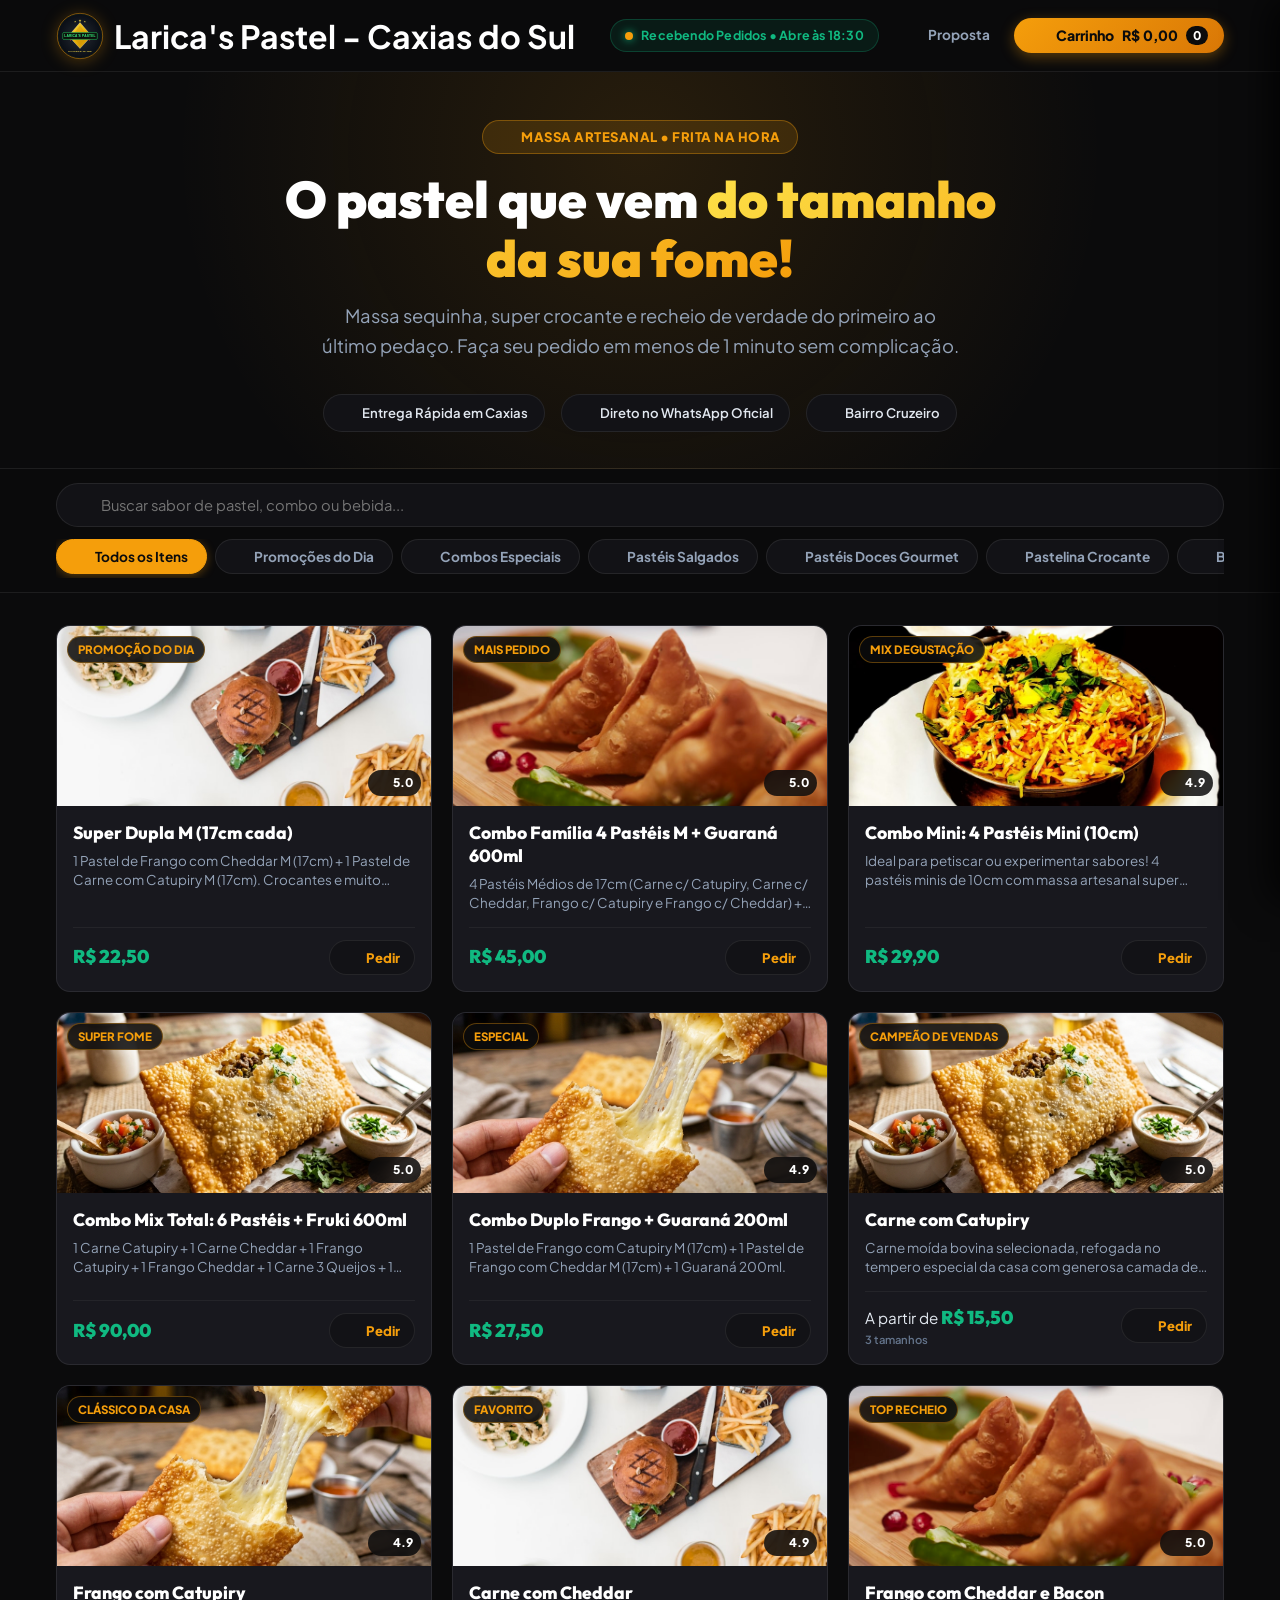
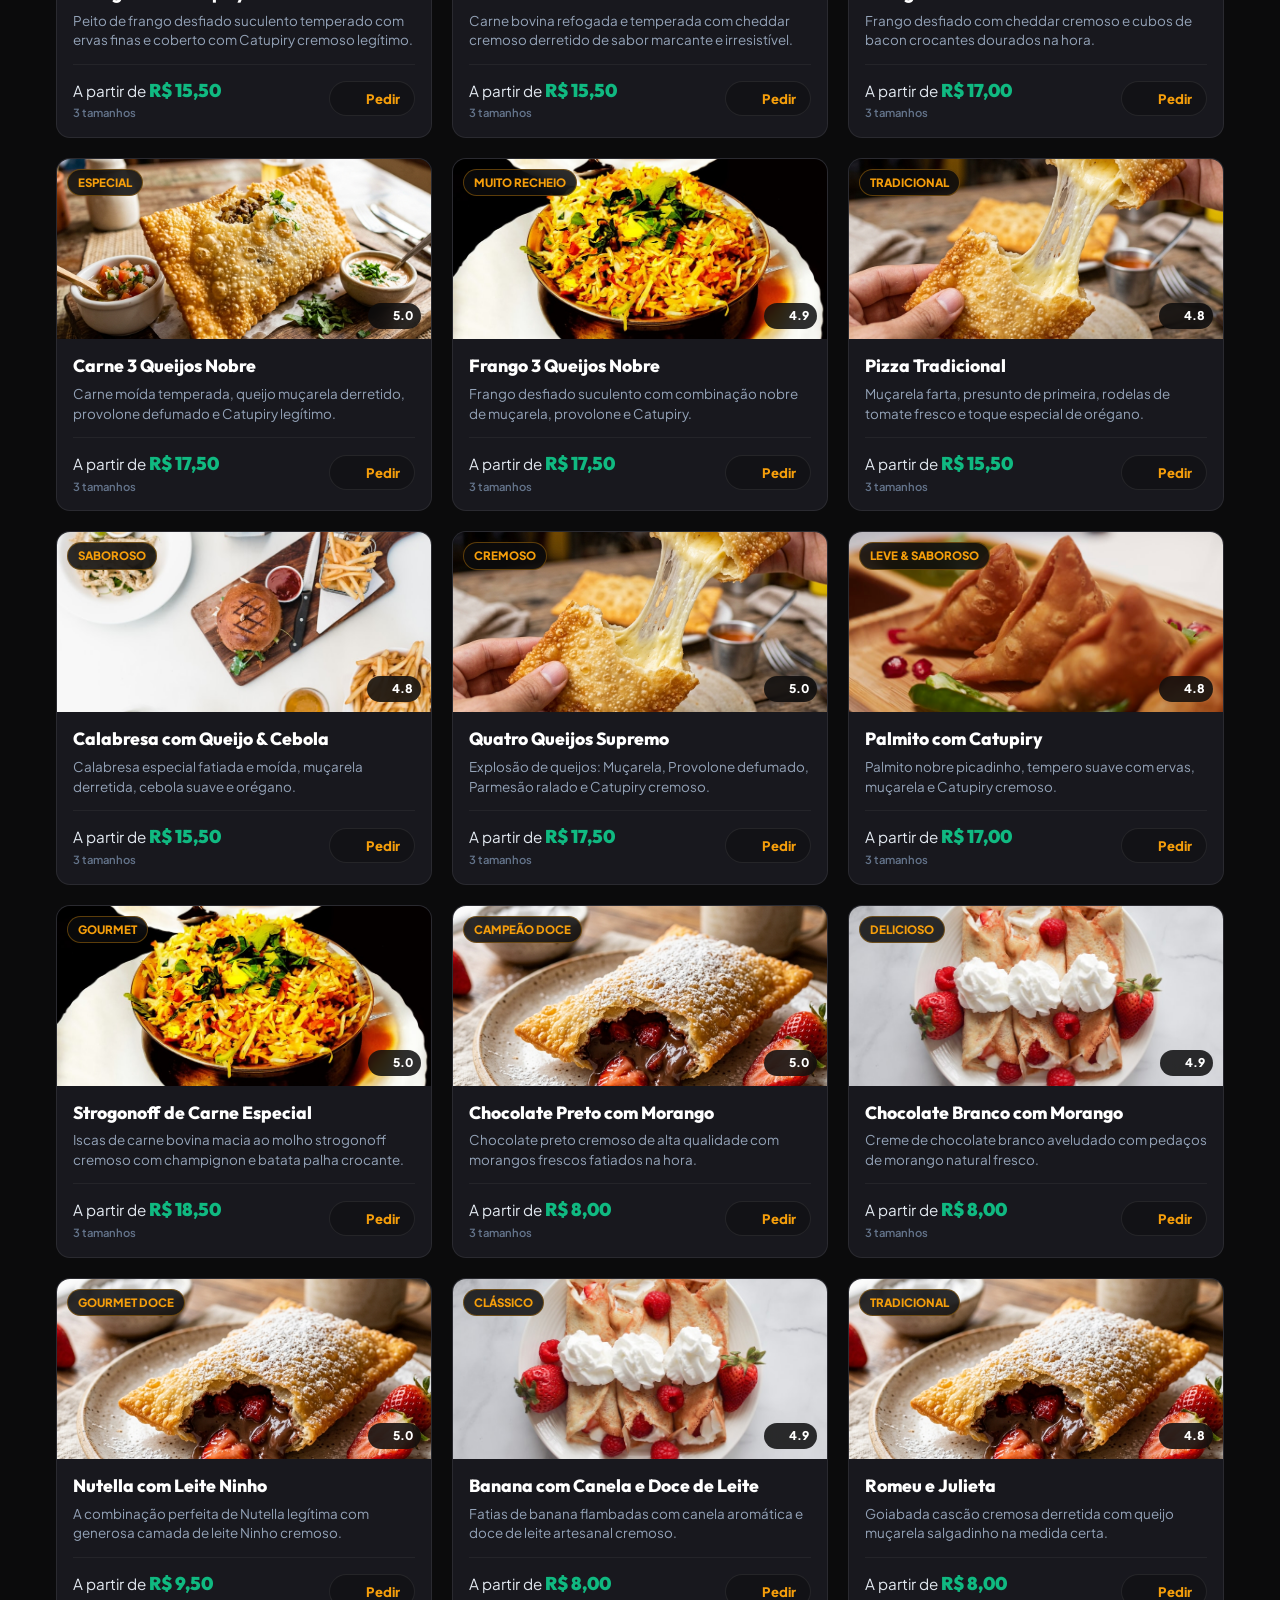
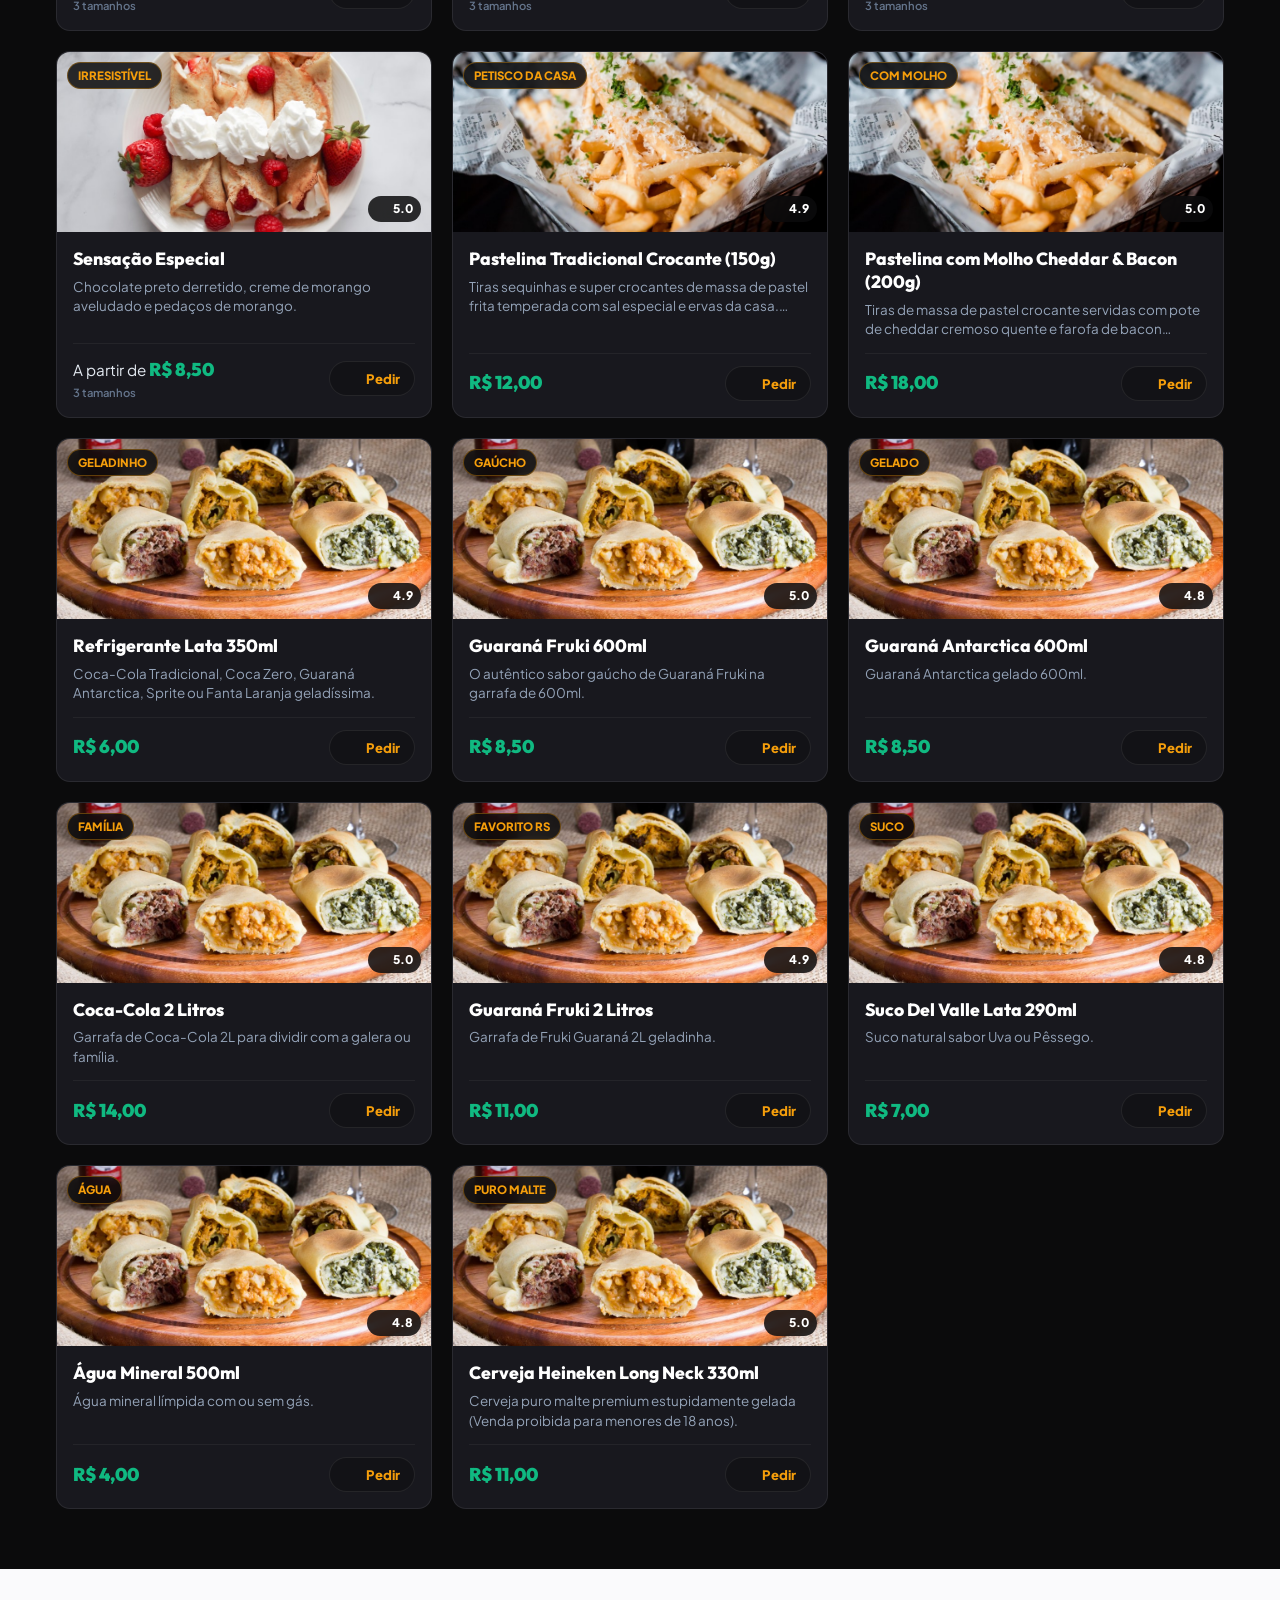
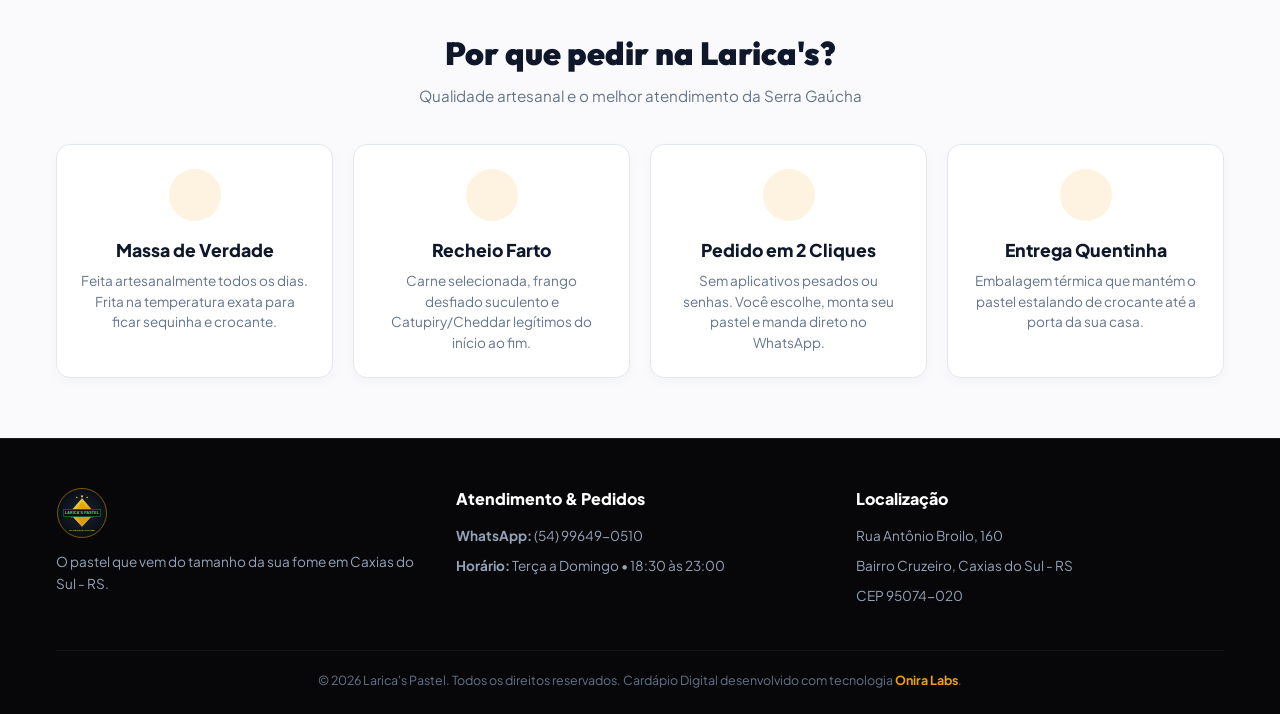
==== index.html @ f003aa72 "feat: adiciona sites dileta-pastelaria e laricas-pastel, ajustes de prontidao no claem Novos projeto" ====
<!DOCTYPE html>
<html lang="pt-BR">
<head>
    <meta charset="UTF-8">
    <meta name="viewport" content="width=device-width, initial-scale=1.0, maximum-scale=1.0, user-scalable=no">
    <title>Larica's Pastel | Cardápio Digital & Pedidos WhatsApp em Caxias do Sul</title>
    <meta name="description" content="🥟 Larica's Pastel — O pastel que vem do tamanho da sua fome em Caxias do Sul! Pastéis salgados, doces gourmet, combos e pastelina crocante. Peça rápido direto no WhatsApp!">
    <meta name="keywords" content="Laricas Pastel, Pastel Caxias do Sul, Pastelaria Cruzeiro Caxias, Cardápio Laricas Pastel, Tele entrega Pastel Caxias, Delivery Pastel">

    <!-- PWA Manifest & Theme Color -->
    <link rel="manifest" href="manifest.json">
    <meta name="theme-color" content="#0B0B0C">
    <meta name="apple-mobile-web-app-capable" content="yes">
    <meta name="apple-mobile-web-app-status-bar-style" content="black-translucent">
    <link rel="apple-touch-icon" href="assets/logo.svg">

    <!-- Google Fonts -->
    <link rel="preconnect" href="https://fonts.googleapis.com">
    <link rel="preconnect" href="https://fonts.gstatic.com" crossorigin>
    <link href="https://fonts.googleapis.com/css2?family=Outfit:wght@500;600;700;800;900&family=Plus+Jakarta+Sans:wght@400;500;600;700;800&display=swap" rel="stylesheet">

    <!-- Lucide Icons -->
    <script src="https://unpkg.com/lucide@latest"></script>

    <!-- Stylesheet -->
    <link rel="stylesheet" href="style.css?v=20260819a">
</head>
<body>

    <!-- Header Navigation -->
    <header class="site-header">
        <div class="container nav-container">
            <a href="index.html" class="brand-wrapper" aria-label="Página Inicial Larica's Pastel">
                <img src="assets/logo.svg" alt="Larica's Pastel" class="brand-logo-img">
                <h1 class="sr-only">Larica's Pastel - Caxias do Sul</h1>
            </a>

            <div class="status-pill">
                <span class="status-dot"></span>
                <span id="store-status-text">Aberto Agora • 18:30 às 23:00</span>
            </div>

            <div class="nav-actions">
                <a href="proposta.html" class="nav-link-btn" title="Conheça a proposta do site">Proposta</a>

                <!-- Botão Limpar Pedido -->
                <button type="button" class="cart-clear-btn" id="cart-clear-header" onclick="window.askClearCart()" title="Limpar pedido" style="display:none;" aria-label="Limpar pedido">
                    <i data-lucide="trash-2" style="width:16px;height:16px;"></i>
                </button>

                <!-- Botão Carrinho Trigger -->
                <button type="button" class="btn-cart-trigger" id="btn-cart-nav" onclick="window.openCart()" aria-label="Abrir carrinho de pedidos">
                    <i data-lucide="shopping-bag" style="width:18px; height:18px;"></i>
                    <span class="cart-label">Carrinho</span>
                    <span class="cart-total-header" id="cart-total-header">R$ 0,00</span>
                    <span class="cart-count-badge" id="cart-count">0</span>
                </button>
            </div>
        </div>
    </header>

    <!-- Hero Section -->
    <section class="hero-section">
        <div class="container hero-content">
            <div class="hero-badge-strip">
                <i data-lucide="flame" style="width:14px;height:14px;"></i>
                <span>Massa Artesanal • Frita na Hora</span>
            </div>

            <h2 class="hero-title">O pastel que vem <span>do tamanho da sua fome!</span></h2>
            <p class="hero-subtitle">Massa sequinha, super crocante e recheio de verdade do primeiro ao último pedaço. Faça seu pedido em menos de 1 minuto sem complicação.</p>

            <div class="hero-stats-row">
                <div class="hero-stat-pill">
                    <i data-lucide="clock" style="width:14px;height:14px;color:var(--primary);"></i>
                    <span>Entrega Rápida em Caxias</span>
                </div>
                <div class="hero-stat-pill">
                    <i data-lucide="zap" style="width:14px;height:14px;color:var(--accent-green);"></i>
                    <span>Direto no WhatsApp Oficial</span>
                </div>
                <div class="hero-stat-pill">
                    <i data-lucide="map-pin" style="width:14px;height:14px;color:var(--accent-red);"></i>
                    <span>Bairro Cruzeiro</span>
                </div>
            </div>
        </div>
    </section>

    <!-- Toolbar: Busca & Categorias -->
    <section class="catalog-toolbar-section">
        <div class="container toolbar-layout">
            <div class="search-box-wrap">
                <i data-lucide="search" class="search-icon-inside" style="width:18px;height:18px;"></i>
                <input type="text" class="search-input" placeholder="Buscar sabor de pastel, combo ou bebida..." oninput="window.handleSearch(event)" aria-label="Buscar produtos">
            </div>

            <div class="category-scroll-pills">
                <button class="cat-pill active" data-category="todos">
                    <i data-lucide="grid" style="width:14px;height:14px;"></i>
                    <span>Todos os Itens</span>
                </button>
                <button class="cat-pill" data-category="promocoes">
                    <i data-lucide="percent" style="width:14px;height:14px;"></i>
                    <span>Promoções do Dia</span>
                </button>
                <button class="cat-pill" data-category="combos">
                    <i data-lucide="package" style="width:14px;height:14px;"></i>
                    <span>Combos Especiais</span>
                </button>
                <button class="cat-pill" data-category="salgados">
                    <i data-lucide="utensils" style="width:14px;height:14px;"></i>
                    <span>Pastéis Salgados</span>
                </button>
                <button class="cat-pill" data-category="doces">
                    <i data-lucide="heart" style="width:14px;height:14px;"></i>
                    <span>Pastéis Doces Gourmet</span>
                </button>
                <button class="cat-pill" data-category="pastelina">
                    <i data-lucide="sparkles" style="width:14px;height:14px;"></i>
                    <span>Pastelina Crocante</span>
                </button>
                <button class="cat-pill" data-category="bebidas">
                    <i data-lucide="cup-soda" style="width:14px;height:14px;"></i>
                    <span>Bebidas Geladas</span>
                </button>
            </div>
        </div>
    </section>

    <!-- Catálogo de Produtos -->
    <main class="catalog-section">
        <div class="container">
            <div class="products-grid" id="products-grid">
                <!-- Injetado dinamicamente pelo app.js -->
            </div>
        </div>
    </main>

    <!-- Seção de Diferenciais (Ritmo Alternado Claro) -->
    <section class="differentials-section">
        <div class="container">
            <div class="diff-title-wrap">
                <h3 class="diff-title">Por que pedir na Larica's?</h3>
                <p class="diff-subtitle">Qualidade artesanal e o melhor atendimento da Serra Gaúcha</p>
            </div>

            <div class="diff-grid">
                <div class="diff-card">
                    <div class="diff-icon-wrap">
                        <i data-lucide="award" style="width:26px;height:26px;"></i>
                    </div>
                    <h4>Massa de Verdade</h4>
                    <p>Feita artesanalmente todos os dias. Frita na temperatura exata para ficar sequinha e crocante.</p>
                </div>

                <div class="diff-card">
                    <div class="diff-icon-wrap">
                        <i data-lucide="layers" style="width:26px;height:26px;"></i>
                    </div>
                    <h4>Recheio Farto</h4>
                    <p>Carne selecionada, frango desfiado suculento e Catupiry/Cheddar legítimos do início ao fim.</p>
                </div>

                <div class="diff-card">
                    <div class="diff-icon-wrap">
                        <i data-lucide="zap" style="width:26px;height:26px;"></i>
                    </div>
                    <h4>Pedido em 2 Cliques</h4>
                    <p>Sem aplicativos pesados ou senhas. Você escolhe, monta seu pastel e manda direto no WhatsApp.</p>
                </div>

                <div class="diff-card">
                    <div class="diff-icon-wrap">
                        <i data-lucide="bike" style="width:26px;height:26px;"></i>
                    </div>
                    <h4>Entrega Quentinha</h4>
                    <p>Embalagem térmica que mantém o pastel estalando de crocante até a porta da sua casa.</p>
                </div>
            </div>
        </div>
    </section>

    <!-- Footer -->
    <footer class="site-footer">
        <div class="container">
            <div class="footer-grid">
                <div class="footer-col">
                    <img src="assets/logo.svg" alt="Larica's Pastel" style="height: 52px; margin-bottom: 12px;">
                    <p>O pastel que vem do tamanho da sua fome em Caxias do Sul - RS.</p>
                </div>

                <div class="footer-col">
                    <h4>Atendimento & Pedidos</h4>
                    <p><strong>WhatsApp:</strong> <a href="https://wa.me/5554996490510" target="_blank" rel="noopener">(54) 99649-0510</a></p>
                    <p><strong>Horário:</strong> Terça a Domingo • 18:30 às 23:00</p>
                </div>

                <div class="footer-col">
                    <h4>Localização</h4>
                    <p>Rua Antônio Broilo, 160</p>
                    <p>Bairro Cruzeiro, Caxias do Sul - RS</p>
                    <p>CEP 95074-020</p>
                </div>
            </div>

            <div class="footer-bottom">
                <p>© 2026 Larica's Pastel. Todos os direitos reservados. Cardápio Digital desenvolvido com tecnologia <a href="proposta.html">Onira Labs</a>.</p>
            </div>
        </div>
    </footer>

    <!-- MODAL DE CUSTOMIZAÇÃO DE PRODUTO -->
    <div class="custom-modal-overlay" id="product-modal">
        <div class="custom-modal-box">
            <div class="modal-header-img-wrap">
                <img id="modal-img" src="" alt="Produto" class="modal-header-img">
                <button class="modal-close-btn" onclick="window.closeProductModal()" aria-label="Fechar modal">
                    <i data-lucide="x" style="width:18px;height:18px;"></i>
                </button>
            </div>

            <div class="modal-scroll-body">
                <div>
                    <span class="card-badge" id="modal-badge" style="position:static;display:inline-block;margin-bottom:8px;"></span>
                    <h3 class="modal-title" id="modal-title">Nome do Pastel</h3>
                    <p class="modal-desc" id="modal-desc">Descrição do recheio</p>
                </div>

                <!-- Seção de Tamanhos -->
                <div id="modal-sizes-section">
                    <h4 class="modal-section-title">1. Escolha o Tamanho:</h4>
                    <div class="size-options-grid" id="modal-sizes-list"></div>
                </div>

                <!-- Seção de Adicionais -->
                <div id="modal-adicionais-section">
                    <h4 class="modal-section-title">2. Quer Adicionar Algo a Mais?</h4>
                    <div class="adds-options-grid" id="modal-adicionais-list"></div>
                </div>

                <!-- Observação -->
                <div>
                    <h4 class="modal-section-title">3. Alguma Observação?</h4>
                    <textarea class="obs-textarea" id="modal-obs-input" placeholder="Ex: Sem orégano, bem passado, maionese à parte..."></textarea>
                </div>
            </div>

            <div class="modal-footer">
                <button class="btn-confirm-add" onclick="window.addConfiguredProductToCart()">
                    <span>Adicionar ao Pedido</span>
                    <span id="modal-total-btn-price">R$ 0,00</span>
                </button>
            </div>
        </div>
    </div>

    <!-- CART DRAWER MASTER (PADRÃO CLAEM MASTER ONIRA LABS) -->
    <div class="cart-overlay" id="cart-overlay" onclick="window.closeCart()"></div>
    
    <aside class="cart-drawer" id="cart-drawer" aria-label="Carrinho de Compras">
        <div class="cart-header">
            <div class="cart-header-title-box">
                <i data-lucide="shopping-bag" style="color:var(--primary); width:20px; height:20px;"></i>
                <h3 class="cart-header-title">Meu Pedido</h3>
            </div>
            <!-- Botão Laranja Continuar Escolhendo -->
            <button type="button" class="btn-continue-shopping" onclick="window.closeCart()">
                <span>Continuar Escolhendo</span>
                <i data-lucide="arrow-right" style="width:14px;height:14px;"></i>
            </button>
        </div>

        <div class="cart-body">
            <!-- Mensagem de Carrinho Vazio -->
            <div class="cart-empty-msg" id="cart-empty-msg">
                <i data-lucide="shopping-cart" style="width: 48px; height: 48px; color: #475569; margin-bottom: 12px;"></i>
                <h4 style="color:#FFF; font-size:1.1rem; margin-bottom:6px;">Seu pedido está vazio</h4>
                <p style="font-size:0.85rem; color:#94A3B8;">Escolha seus pastéis favoritos no cardápio e adicione aqui.</p>
            </div>

            <!-- Lista de Itens do Pedido (Expansível) -->
            <div class="cart-items-container" id="cart-items-container"></div>

            <!-- Seção de Finalização e Formulário (Apenas visível se houver itens) -->
            <div id="cart-footer-section" style="display:none;">
                
                <!-- Tipo de Pedido -->
                <div class="checkout-section-block">
                    <h4 class="checkout-block-title">Como deseja receber?</h4>
                    <div class="order-type-toggle">
                        <button type="button" class="type-toggle-btn active" id="btn-type-delivery" onclick="window.setOrderType('delivery')">
                            🛵 Entrega (Delivery)
                        </button>
                        <button type="button" class="type-toggle-btn" id="btn-type-pickup" onclick="window.setOrderType('pickup')">
                            🏬 Retirada no Balcão
                        </button>
                    </div>

                    <div class="form-group-cart">
                        <label class="form-label-cart" for="cust-name">Seu Nome Completo:</label>
                        <input type="text" class="form-input-cart" id="cust-name" placeholder="Ex: Jefferson Motta" required>
                    </div>

                    <!-- Endereço de Entrega -->
                    <div id="delivery-address-section">
                        <div class="form-group-cart" style="margin-top:8px;">
                            <label class="form-label-cart" for="delivery-zone-select">Bairro em Caxias do Sul:</label>
                            <select class="form-select-cart" id="delivery-zone-select"></select>
                        </div>

                        <div class="form-group-cart" style="margin-top:8px;">
                            <label class="form-label-cart" for="cust-address">Endereço (Rua e Número):</label>
                            <input type="text" class="form-input-cart" id="cust-address" placeholder="Ex: Rua das Flores, 123">
                        </div>

                        <div class="form-group-cart" style="margin-top:8px;">
                            <label class="form-label-cart" for="cust-complement">Complemento / Apto / Ponto de Referência:</label>
                            <input type="text" class="form-input-cart" id="cust-complement" placeholder="Ex: Apto 402, Bloco B">
                        </div>
                    </div>
                </div>

                <!-- Forma de Pagamento -->
                <div class="checkout-section-block" style="margin-top:12px;">
                    <h4 class="checkout-block-title">Forma de Pagamento</h4>
                    <div class="payment-options-grid">
                        <div class="payment-option-card selected" data-payment="pix" onclick="window.setPaymentMethod('pix')">
                            ⚡ Pix
                        </div>
                        <div class="payment-option-card" data-payment="card" onclick="window.setPaymentMethod('card')">
                            💳 Cartão
                        </div>
                        <div class="payment-option-card" data-payment="money" onclick="window.setPaymentMethod('money')">
                            💵 Dinheiro
                        </div>
                    </div>

                    <!-- Box Pix -->
                    <div class="pix-box" id="pix-payment-box">
                        <span style="font-size:0.75rem; color:#94A3B8;">Chave Pix Oficial (Telefone):</span>
                        <span class="pix-key-val">54996490510</span>
                        <button type="button" class="btn-copy-pix" id="btn-copy-pix" onclick="window.copyPixKey()">
                            <i data-lucide="copy" style="width:14px;height:14px;"></i>
                            <span>Copiar Chave Pix</span>
                        </button>
                    </div>

                    <!-- Box Dinheiro (Troco) -->
                    <div class="form-group-cart" id="money-change-box" style="display:none; margin-top:8px;">
                        <label class="form-label-cart" for="cust-troco">Precisa de troco para quanto?</label>
                        <input type="text" class="form-input-cart" id="cust-troco" placeholder="Ex: R$ 50,00 (ou deixe em branco se não precisar)">
                    </div>
                </div>

                <!-- Resumo dos Valores -->
                <div class="cart-totals-summary">
                    <div class="totals-row">
                        <span>Subtotal dos Itens:</span>
                        <span id="cart-subtotal-val">R$ 0,00</span>
                    </div>
                    <div class="totals-row">
                        <span>Taxa de Entrega:</span>
                        <span id="cart-delivery-fee-val">R$ 6,00</span>
                    </div>
                    <div class="totals-row final">
                        <span>Total do Pedido:</span>
                        <span class="total-emerald" id="cart-final-total-val">R$ 0,00</span>
                    </div>
                </div>

                <!-- Botão Enviar Pedido no WhatsApp -->
                <button type="button" class="btn-submit-order-whatsapp" onclick="window.checkoutOrder()">
                    <i data-lucide="send" style="width:18px;height:18px;"></i>
                    <span>Enviar Pedido no WhatsApp</span>
                </button>

                <!-- Assinatura Onira Labs -->
                <div class="cart-onira-signature">
                    Tecnologia por <strong>Onira Labs</strong> • Sem Taxas de Marketplace
                </div>
            </div>
        </div>
    </aside>

    <!-- WIDGET FLUTUANTE DE PROPOSTA DO JEFF (.onira-cta) -->
    <div class="onira-proposal-widget" id="onira-proposal-widget" onclick="window.location.href='proposta.html'" role="button" aria-label="Ver proposta comercial do site">
        <img src="assets/jeff-avatar.webp" alt="Jefferson Motta - Onira Labs" class="widget-avatar">
        <div class="widget-text-col">
            <span class="widget-hook">Gostou deste cardápio?</span>
            <span class="widget-call">Saiba como funciona meu trabalho</span>
        </div>
        <button type="button" class="widget-close-btn" onclick="window.dismissOniraWidget(event)" title="Dispensar aviso" aria-label="Dispensar aviso">
            <i data-lucide="x" style="width:14px;height:14px;"></i>
        </button>
    </div>

    <!-- Scripts -->
    <script src="app.js?v=20260819a"></script>
</body>
</html>
---- style.css ----
/**
 * Larica's Pastel - Caxias do Sul - RS
 * Design System & Responsive Stylesheet
 * Onira Labs - Master Template Pastelaria
 */

:root {
    --bg-page: #0B0B0C;
    --bg-surface: #121216;
    --bg-card: #18181E;
    --bg-card-hover: #22222B;
    --bg-glass: rgba(24, 24, 30, 0.85);

    --primary: #F59E0B;
    --primary-hover: #D97706;
    --primary-light: rgba(245, 158, 11, 0.12);

    --accent-red: #EF4444;
    --accent-green: #10B981;
    --accent-neon: #22C55E;
    --accent-blue: #38BDF8;

    --text-main: #FFFFFF;
    --text-muted: #94A3B8;
    --text-dim: #64748B;

    --border: rgba(255, 255, 255, 0.08);
    --border-highlight: rgba(245, 158, 11, 0.35);

    --radius-sm: 8px;
    --radius-md: 14px;
    --radius-lg: 20px;
    --radius-pill: 9999px;

    --shadow-sm: 0 4px 12px rgba(0, 0, 0, 0.4);
    --shadow-md: 0 8px 24px rgba(0, 0, 0, 0.6);
    --shadow-glow: 0 0 25px rgba(245, 158, 11, 0.25);

    --font-heading: 'Outfit', -apple-system, BlinkMacSystemFont, sans-serif;
    --font-body: 'Plus Jakarta Sans', -apple-system, BlinkMacSystemFont, sans-serif;
}

/* Reset Global */
* {
    margin: 0;
    padding: 0;
    box-sizing: border-box;
}

html {
    scroll-behavior: smooth;
    -webkit-tap-highlight-color: transparent;
}

body {
    background-color: var(--bg-page);
    color: var(--text-main);
    font-family: var(--font-body);
    line-height: 1.5;
    -webkit-font-smoothing: antialiased;
    overflow-x: hidden;
}

a {
    text-decoration: none;
    color: inherit;
}

button {
    font-family: inherit;
    cursor: pointer;
    border: none;
    background: none;
}

img {
    max-width: 100%;
    display: block;
}

/* Focus Visible WCAG 2.1 AA */
button:focus-visible, a:focus-visible, input:focus-visible, select:focus-visible, textarea:focus-visible {
    outline: 2px solid var(--primary);
    outline-offset: 2px;
}

.container {
    width: 100%;
    max-width: 1200px;
    margin: 0 auto;
    padding: 0 16px;
}

/* ==========================================================================
   HEADER & NAVBAR
   ========================================================================== */
.site-header {
    background: rgba(11, 11, 12, 0.92);
    backdrop-filter: blur(16px);
    -webkit-backdrop-filter: blur(16px);
    border-bottom: 1px solid var(--border);
    position: sticky;
    top: 0;
    z-index: 1000;
    height: 72px;
    display: flex;
    align-items: center;
}

.nav-container {
    display: flex;
    align-items: center;
    justify-content: space-between;
    gap: 12px;
}

.brand-wrapper {
    display: flex;
    align-items: center;
    gap: 10px;
    text-decoration: none;
}

.brand-logo-img {
    height: 48px;
    width: auto;
    object-fit: contain;
    filter: drop-shadow(0 2px 8px rgba(245, 158, 11, 0.3));
}

.status-pill {
    display: inline-flex;
    align-items: center;
    gap: 8px;
    padding: 6px 14px;
    background: rgba(16, 185, 129, 0.1);
    border: 1px solid rgba(16, 185, 129, 0.25);
    border-radius: var(--radius-pill);
    font-size: 0.78rem;
    font-weight: 700;
    color: var(--accent-green);
    letter-spacing: 0.2px;
}

.status-dot {
    width: 8px;
    height: 8px;
    background: var(--accent-green);
    border-radius: 50%;
    box-shadow: 0 0 8px var(--accent-green);
    animation: pulseDot 2s infinite ease-in-out;
}

@keyframes pulseDot {
    0%, 100% { transform: scale(1); opacity: 1; }
    50% { transform: scale(1.25); opacity: 0.7; }
}

.nav-actions {
    display: flex;
    align-items: center;
    gap: 10px;
}

.nav-link-btn {
    font-size: 0.85rem;
    font-weight: 700;
    color: var(--text-muted);
    padding: 8px 14px;
    border-radius: var(--radius-sm);
    transition: all 0.2s;
}

.nav-link-btn:hover {
    color: var(--primary);
    background: var(--primary-light);
}

.cart-clear-btn {
    background: rgba(239, 68, 68, 0.15);
    border: 1px solid rgba(239, 68, 68, 0.3);
    color: #F87171;
    width: 38px;
    height: 38px;
    border-radius: var(--radius-sm);
    display: flex;
    align-items: center;
    justify-content: center;
    transition: all 0.2s;
}

.cart-clear-btn:hover {
    background: #EF4444;
    color: #FFFFFF;
}

.btn-cart-trigger {
    display: flex;
    align-items: center;
    gap: 8px;
    background: linear-gradient(135deg, #F59E0B, #D97706);
    color: #0B0B0C;
    padding: 8px 16px;
    border-radius: var(--radius-pill);
    font-weight: 800;
    font-size: 0.88rem;
    box-shadow: 0 4px 14px rgba(245, 158, 11, 0.35);
    transition: all 0.25s cubic-bezier(0.16, 1, 0.3, 1);
}

.btn-cart-trigger:hover {
    transform: translateY(-2px);
    box-shadow: 0 6px 20px rgba(245, 158, 11, 0.5);
}

.cart-count-badge {
    background: #0B0B0C;
    color: #FFFFFF;
    font-size: 0.75rem;
    padding: 2px 7px;
    border-radius: var(--radius-pill);
    font-weight: 900;
}

/* ==========================================================================
   HERO SECTION
   ========================================================================== */
.hero-section {
    position: relative;
    padding: 48px 0 36px;
    background: radial-gradient(circle at 50% 20%, rgba(245, 158, 11, 0.12) 0%, transparent 65%), #0B0B0C;
    border-bottom: 1px solid var(--border);
    overflow: hidden;
}

.hero-content {
    display: flex;
    flex-direction: column;
    align-items: center;
    text-align: center;
    max-width: 780px;
    margin: 0 auto;
}

.hero-badge-strip {
    display: inline-flex;
    align-items: center;
    gap: 8px;
    padding: 6px 16px;
    background: rgba(245, 158, 11, 0.15);
    border: 1px solid var(--border-highlight);
    border-radius: var(--radius-pill);
    color: var(--primary);
    font-weight: 800;
    font-size: 0.82rem;
    margin-bottom: 16px;
    text-transform: uppercase;
    letter-spacing: 0.5px;
}

.hero-title {
    font-family: var(--font-heading);
    font-size: clamp(2rem, 5vw, 3.2rem);
    font-weight: 900;
    line-height: 1.15;
    margin-bottom: 14px;
    color: #FFFFFF;
}

.hero-title span {
    background: linear-gradient(135deg, #FDE047 0%, #F59E0B 100%);
    -webkit-background-clip: text;
    -webkit-text-fill-color: transparent;
}

.hero-subtitle {
    font-size: clamp(0.95rem, 2.5vw, 1.15rem);
    color: var(--text-muted);
    line-height: 1.6;
    margin-bottom: 24px;
    max-width: 640px;
}

.hero-stats-row {
    display: flex;
    align-items: center;
    justify-content: center;
    gap: 16px;
    flex-wrap: wrap;
    margin-top: 10px;
}

.hero-stat-pill {
    display: flex;
    align-items: center;
    gap: 8px;
    padding: 8px 16px;
    background: var(--bg-surface);
    border: 1px solid var(--border);
    border-radius: var(--radius-pill);
    font-size: 0.82rem;
    font-weight: 600;
    color: #E2E8F0;
}

/* ==========================================================================
   CATEGORY BAR & SEARCH
   ========================================================================== */
.catalog-toolbar-section {
    position: sticky;
    top: 72px;
    z-index: 900;
    background: rgba(11, 11, 12, 0.95);
    backdrop-filter: blur(12px);
    border-bottom: 1px solid var(--border);
    padding: 14px 0;
}

.toolbar-layout {
    display: flex;
    flex-direction: column;
    gap: 12px;
}

.search-box-wrap {
    position: relative;
    width: 100%;
}

.search-input {
    width: 100%;
    height: 44px;
    background: var(--bg-surface);
    border: 1px solid var(--border);
    border-radius: var(--radius-pill);
    padding: 0 16px 0 44px;
    color: #FFFFFF;
    font-size: 0.92rem;
    font-family: inherit;
    transition: all 0.2s;
}

.search-input:focus {
    border-color: var(--primary);
    background: var(--bg-card);
}

.search-icon-inside {
    position: absolute;
    left: 16px;
    top: 50%;
    transform: translateY(-50%);
    color: var(--text-dim);
    pointer-events: none;
}

.category-scroll-pills {
    display: flex;
    align-items: center;
    gap: 8px;
    overflow-x: auto;
    scrollbar-width: none;
    -ms-overflow-style: none;
    padding-bottom: 4px;
}

.category-scroll-pills::-webkit-scrollbar {
    display: none;
}

.cat-pill {
    display: inline-flex;
    align-items: center;
    gap: 6px;
    padding: 8px 18px;
    background: var(--bg-surface);
    border: 1px solid var(--border);
    border-radius: var(--radius-pill);
    color: var(--text-muted);
    font-size: 0.85rem;
    font-weight: 700;
    white-space: nowrap;
    transition: all 0.2s;
}

.cat-pill:hover {
    color: #FFFFFF;
    border-color: rgba(255, 255, 255, 0.2);
}

.cat-pill.active {
    background: var(--primary);
    color: #0B0B0C;
    border-color: var(--primary);
    box-shadow: 0 2px 10px rgba(245, 158, 11, 0.35);
}

/* ==========================================================================
   PRODUCTS GRID & CARDS
   ========================================================================== */
.catalog-section {
    padding: 32px 0 60px;
    min-height: 500px;
}

.products-grid {
    display: grid;
    grid-template-columns: repeat(auto-fill, minmax(280px, 1fr));
    gap: 20px;
}

.menu-card {
    background: var(--bg-card);
    border: 1px solid var(--border);
    border-radius: var(--radius-md);
    overflow: hidden;
    display: flex;
    flex-direction: column;
    transition: all 0.25s cubic-bezier(0.16, 1, 0.3, 1);
}

.menu-card:hover {
    transform: translateY(-4px);
    border-color: var(--border-highlight);
    box-shadow: var(--shadow-md);
}

.card-img-box {
    position: relative;
    width: 100%;
    height: 180px;
    background: #111116;
    overflow: hidden;
    cursor: pointer;
}

.card-img {
    width: 100%;
    height: 100%;
    object-fit: cover;
    transition: transform 0.4s ease;
}

.menu-card:hover .card-img {
    transform: scale(1.05);
}

.card-badge {
    position: absolute;
    top: 10px;
    left: 10px;
    background: rgba(11, 11, 12, 0.85);
    backdrop-filter: blur(8px);
    border: 1px solid var(--border-highlight);
    color: var(--primary);
    font-size: 0.72rem;
    font-weight: 800;
    padding: 4px 10px;
    border-radius: var(--radius-pill);
    text-transform: uppercase;
}

.card-rating {
    position: absolute;
    bottom: 10px;
    right: 10px;
    background: rgba(11, 11, 12, 0.85);
    backdrop-filter: blur(8px);
    color: #FFFFFF;
    font-size: 0.75rem;
    font-weight: 800;
    padding: 4px 8px;
    border-radius: var(--radius-pill);
    display: flex;
    align-items: center;
    gap: 4px;
}

.card-body {
    padding: 16px;
    display: flex;
    flex-direction: column;
    flex: 1;
    justify-content: space-between;
}

.card-top-info {
    cursor: pointer;
    margin-bottom: 14px;
}

.card-title {
    font-family: var(--font-heading);
    font-size: 1.1rem;
    font-weight: 800;
    color: #FFFFFF;
    margin-bottom: 6px;
    line-height: 1.3;
}

.card-desc {
    font-size: 0.84rem;
    color: var(--text-muted);
    line-height: 1.45;
    display: -webkit-box;
    -webkit-line-clamp: 2;
    -webkit-box-orient: vertical;
    overflow: hidden;
}

.card-bottom {
    display: flex;
    align-items: center;
    justify-content: space-between;
    gap: 10px;
    border-top: 1px solid rgba(255, 255, 255, 0.05);
    padding-top: 12px;
}

.card-price {
    display: flex;
    flex-direction: column;
}

.price-val {
    font-size: 0.95rem;
    color: #E2E8F0;
}

.price-val strong {
    font-size: 1.15rem;
    font-weight: 900;
    color: var(--accent-green);
    font-family: var(--font-heading);
}

.size-count-pill {
    font-size: 0.7rem;
    color: var(--text-dim);
    font-weight: 600;
}

.add-btn {
    display: inline-flex;
    align-items: center;
    gap: 6px;
    background: var(--bg-surface);
    border: 1px solid var(--border);
    color: var(--primary);
    padding: 8px 14px;
    border-radius: var(--radius-pill);
    font-weight: 800;
    font-size: 0.82rem;
    transition: all 0.2s;
}

.add-btn:hover {
    background: var(--primary);
    color: #0B0B0C;
    border-color: var(--primary);
    box-shadow: 0 2px 10px rgba(245, 158, 11, 0.3);
}

.empty-state {
    grid-column: 1 / -1;
    text-align: center;
    padding: 60px 20px;
    background: var(--bg-surface);
    border: 1px dashed var(--border);
    border-radius: var(--radius-md);
}

.empty-state h3 {
    font-size: 1.2rem;
    margin-bottom: 6px;
    color: #FFFFFF;
}

.empty-state p {
    color: var(--text-muted);
    font-size: 0.9rem;
}

/* ==========================================================================
   PRODUCT CUSTOMIZATION MODAL
   ========================================================================== */
.custom-modal-overlay {
    position: fixed;
    inset: 0;
    background: rgba(0, 0, 0, 0.75);
    backdrop-filter: blur(8px);
    z-index: 2000;
    display: flex;
    align-items: center;
    justify-content: center;
    padding: 16px;
    opacity: 0;
    visibility: hidden;
    transition: all 0.3s;
}

.custom-modal-overlay.active {
    opacity: 1;
    visibility: visible;
}

.custom-modal-box {
    background: var(--bg-surface);
    border: 1px solid var(--border);
    border-radius: var(--radius-lg);
    width: 100%;
    max-width: 500px;
    max-height: 90vh;
    display: flex;
    flex-direction: column;
    overflow: hidden;
    box-shadow: var(--shadow-md);
    animation: modalIn 0.3s cubic-bezier(0.16, 1, 0.3, 1);
}

@keyframes modalIn {
    from { transform: scale(0.92) translateY(20px); }
    to { transform: scale(1) translateY(0); }
}

.modal-header-img-wrap {
    position: relative;
    height: 180px;
    background: #000000;
}

.modal-header-img {
    width: 100%;
    height: 100%;
    object-fit: cover;
}

.modal-close-btn {
    position: absolute;
    top: 12px;
    right: 12px;
    width: 36px;
    height: 36px;
    background: rgba(11, 11, 12, 0.8);
    border: 1px solid var(--border);
    color: #FFFFFF;
    border-radius: 50%;
    display: flex;
    align-items: center;
    justify-content: center;
    transition: all 0.2s;
}

.modal-close-btn:hover {
    background: #EF4444;
}

.modal-scroll-body {
    padding: 20px;
    overflow-y: auto;
    display: flex;
    flex-direction: column;
    gap: 20px;
}

.modal-title {
    font-family: var(--font-heading);
    font-size: 1.35rem;
    font-weight: 800;
    color: #FFFFFF;
    margin-bottom: 4px;
}

.modal-desc {
    font-size: 0.88rem;
    color: var(--text-muted);
    line-height: 1.45;
}

.modal-section-title {
    font-size: 0.86rem;
    font-weight: 800;
    text-transform: uppercase;
    letter-spacing: 0.5px;
    color: var(--primary);
    margin-bottom: 10px;
}

.size-options-grid {
    display: flex;
    flex-direction: column;
    gap: 8px;
}

.size-option-card {
    display: flex;
    align-items: center;
    justify-content: space-between;
    padding: 12px 14px;
    background: var(--bg-card);
    border: 1px solid var(--border);
    border-radius: var(--radius-sm);
    cursor: pointer;
    transition: all 0.2s;
}

.size-option-card.selected {
    border-color: var(--primary);
    background: rgba(245, 158, 11, 0.08);
}

.size-info {
    display: flex;
    flex-direction: column;
}

.size-name {
    font-size: 0.92rem;
    font-weight: 700;
    color: #FFFFFF;
}

.size-tag {
    font-size: 0.72rem;
    color: var(--text-dim);
}

.size-price {
    font-size: 0.95rem;
    font-weight: 800;
    color: var(--accent-green);
}

.adds-options-grid {
    display: flex;
    flex-direction: column;
    gap: 8px;
}

.add-option-row {
    display: flex;
    align-items: center;
    justify-content: space-between;
    padding: 10px 14px;
    background: var(--bg-card);
    border: 1px solid var(--border);
    border-radius: var(--radius-sm);
    cursor: pointer;
    font-size: 0.88rem;
}

.custom-checkbox {
    width: 18px;
    height: 18px;
    accent-color: var(--primary);
    cursor: pointer;
    margin-right: 10px;
}

.add-name-col {
    display: flex;
    align-items: center;
    flex: 1;
    color: #E2E8F0;
}

.add-price {
    font-size: 0.84rem;
    font-weight: 700;
    color: var(--primary);
}

.obs-textarea {
    width: 100%;
    height: 70px;
    background: var(--bg-card);
    border: 1px solid var(--border);
    border-radius: var(--radius-sm);
    padding: 10px 14px;
    color: #FFFFFF;
    font-family: inherit;
    font-size: 0.85rem;
    resize: none;
}

.obs-textarea:focus {
    border-color: var(--primary);
}

.modal-footer {
    padding: 16px 20px;
    background: #0D0D10;
    border-top: 1px solid var(--border);
    display: flex;
    align-items: center;
    justify-content: space-between;
    gap: 12px;
}

.btn-confirm-add {
    width: 100%;
    height: 48px;
    background: linear-gradient(135deg, #F59E0B, #D97706);
    color: #0B0B0C;
    border-radius: var(--radius-pill);
    font-weight: 900;
    font-size: 0.95rem;
    display: flex;
    align-items: center;
    justify-content: space-between;
    padding: 0 20px;
    box-shadow: 0 4px 14px rgba(245, 158, 11, 0.4);
    transition: all 0.2s;
}

.btn-confirm-add:hover {
    transform: translateY(-2px);
    box-shadow: 0 6px 20px rgba(245, 158, 11, 0.6);
}

/* ==========================================================================
   CART DRAWER (ESTILO MASTER CLAEM)
   ========================================================================== */
.cart-overlay {
    position: fixed;
    inset: 0;
    background: rgba(0, 0, 0, 0.7);
    backdrop-filter: blur(6px);
    z-index: 2100;
    opacity: 0;
    visibility: hidden;
    transition: all 0.3s;
}

.cart-overlay.active {
    opacity: 1;
    visibility: visible;
}

.cart-drawer {
    position: fixed;
    top: 0;
    right: 0;
    bottom: 0;
    width: 100%;
    max-width: 480px;
    background: #111115;
    z-index: 2200;
    display: flex;
    flex-direction: column;
    transform: translateX(100%);
    transition: transform 0.35s cubic-bezier(0.16, 1, 0.3, 1);
    box-shadow: -10px 0 35px rgba(0, 0, 0, 0.8);
    border-left: 1px solid var(--border);
}

.cart-drawer.active {
    transform: translateX(0);
}

.cart-header {
    background: #0B0B0C;
    border-bottom: 1px solid var(--border);
    padding: 16px 20px;
    display: flex;
    align-items: center;
    justify-content: space-between;
}

.cart-header-title-box {
    display: flex;
    align-items: center;
    gap: 8px;
}

.cart-header-title {
    font-family: var(--font-heading);
    font-size: 1.2rem;
    font-weight: 800;
    color: #FFFFFF;
}

/* Botão Laranja Continuar Escolhendo */
.btn-continue-shopping {
    display: inline-flex;
    align-items: center;
    gap: 6px;
    padding: 6px 14px;
    background: rgba(245, 158, 11, 0.15);
    border: 1px solid #F59E0B;
    color: #F59E0B;
    border-radius: var(--radius-pill);
    font-size: 0.8rem;
    font-weight: 800;
    transition: all 0.2s;
}

.btn-continue-shopping:hover {
    background: #F59E0B;
    color: #0B0B0C;
}

.cart-body {
    flex: 1;
    overflow-y: auto;
    padding: 20px;
    display: flex;
    flex-direction: column;
    gap: 20px;
}

.cart-empty-msg {
    text-align: center;
    padding: 60px 20px;
    color: var(--text-muted);
}

.cart-items-container {
    display: flex;
    flex-direction: column;
    gap: 12px;
}

.cart-item-card {
    background: #18181B;
    border: 1px solid rgba(255, 255, 255, 0.1);
    border-radius: var(--radius-sm);
    padding: 12px;
    display: flex;
    gap: 12px;
}

.cart-item-img-wrap {
    width: 64px;
    height: 64px;
    border-radius: var(--radius-sm);
    overflow: hidden;
    background: #000;
    flex-shrink: 0;
}

.cart-item-img {
    width: 100%;
    height: 100%;
    object-fit: cover;
}

.cart-item-details {
    flex: 1;
    display: flex;
    flex-direction: column;
    gap: 4px;
}

.cart-item-header {
    display: flex;
    justify-content: space-between;
    align-items: flex-start;
}

.cart-item-title {
    font-size: 0.92rem;
    font-weight: 800;
    color: #FFFFFF;
}

.cart-remove-btn {
    color: var(--text-dim);
    transition: color 0.2s;
}

.cart-remove-btn:hover {
    color: #EF4444;
}

.cart-item-size-tag {
    font-size: 0.72rem;
    color: var(--primary);
    font-weight: 700;
}

.cart-item-adds {
    font-size: 0.72rem;
    color: var(--text-muted);
    display: flex;
    flex-direction: column;
}

.cart-item-obs {
    font-size: 0.72rem;
    color: #CBD5E1;
    font-style: italic;
}

.cart-item-bottom {
    display: flex;
    align-items: center;
    justify-content: space-between;
    margin-top: 6px;
}

.cart-qty-selector {
    display: flex;
    align-items: center;
    background: #0E0E11;
    border: 1px solid var(--border);
    border-radius: var(--radius-pill);
    padding: 2px 6px;
    gap: 8px;
}

.qty-btn {
    width: 22px;
    height: 22px;
    display: flex;
    align-items: center;
    justify-content: center;
    color: var(--primary);
    font-weight: 900;
    font-size: 1rem;
}

.qty-num {
    font-size: 0.85rem;
    font-weight: 800;
    color: #FFFFFF;
}

.cart-item-total-price {
    font-size: 0.95rem;
    font-weight: 800;
    color: var(--accent-green);
}

/* Formulário de Entrega & Checkout */
.checkout-section-block {
    background: #18181D;
    border: 1px solid var(--border);
    border-radius: var(--radius-md);
    padding: 16px;
    display: flex;
    flex-direction: column;
    gap: 12px;
}

.checkout-block-title {
    font-size: 0.85rem;
    font-weight: 800;
    color: var(--primary);
    text-transform: uppercase;
    letter-spacing: 0.5px;
}

.order-type-toggle {
    display: grid;
    grid-template-columns: 1fr 1fr;
    gap: 8px;
    background: #0E0E12;
    padding: 4px;
    border-radius: var(--radius-sm);
}

.type-toggle-btn {
    padding: 8px;
    font-size: 0.84rem;
    font-weight: 700;
    color: var(--text-muted);
    border-radius: var(--radius-sm);
    transition: all 0.2s;
    text-align: center;
}

.type-toggle-btn.active {
    background: var(--primary);
    color: #0B0B0C;
}

.form-group-cart {
    display: flex;
    flex-direction: column;
    gap: 4px;
}

.form-label-cart {
    font-size: 0.78rem;
    font-weight: 700;
    color: #CBD5E1;
}

.form-input-cart, .form-select-cart {
    height: 40px;
    background: #0E0E12;
    border: 1px solid var(--border);
    border-radius: var(--radius-sm);
    padding: 0 12px;
    color: #FFFFFF;
    font-size: 0.88rem;
    font-family: inherit;
}

.form-input-cart:focus, .form-select-cart:focus {
    border-color: var(--primary);
}

.payment-options-grid {
    display: grid;
    grid-template-columns: repeat(3, 1fr);
    gap: 6px;
}

.payment-option-card {
    padding: 8px 4px;
    background: #0E0E12;
    border: 1px solid var(--border);
    border-radius: var(--radius-sm);
    text-align: center;
    cursor: pointer;
    font-size: 0.78rem;
    font-weight: 700;
    color: var(--text-muted);
    transition: all 0.2s;
}

.payment-option-card.selected {
    background: rgba(245, 158, 11, 0.15);
    border-color: var(--primary);
    color: var(--primary);
}

/* Pix Box */
.pix-box {
    background: #0E0E12;
    border: 1px solid rgba(56, 189, 248, 0.3);
    border-radius: var(--radius-sm);
    padding: 12px;
    text-align: center;
    display: flex;
    flex-direction: column;
    gap: 8px;
}

.pix-key-val {
    font-family: monospace;
    font-size: 0.95rem;
    font-weight: 800;
    color: var(--accent-blue);
}

.btn-copy-pix {
    background: var(--accent-blue);
    color: #0B0B0C;
    padding: 8px 14px;
    border-radius: var(--radius-sm);
    font-weight: 800;
    font-size: 0.82rem;
    display: inline-flex;
    align-items: center;
    justify-content: center;
    gap: 6px;
    transition: all 0.25s;
}

/* Totais no Drawer */
.cart-totals-summary {
    display: flex;
    flex-direction: column;
    gap: 6px;
    padding: 12px 0;
    border-top: 1px solid var(--border);
}

.totals-row {
    display: flex;
    justify-content: space-between;
    font-size: 0.86rem;
    color: var(--text-muted);
}

.totals-row.final {
    font-size: 1.15rem;
    font-weight: 900;
    color: #FFFFFF;
    margin-top: 4px;
}

.totals-row.final .total-emerald {
    color: var(--accent-green) !important;
    font-family: var(--font-heading);
}

/* Botão Enviar WhatsApp */
.btn-submit-order-whatsapp {
    width: 100%;
    height: 52px;
    background: linear-gradient(135deg, #22C55E 0%, #16A34A 100%);
    color: #FFFFFF;
    border-radius: var(--radius-pill);
    font-size: 1rem;
    font-weight: 900;
    display: flex;
    align-items: center;
    justify-content: center;
    gap: 8px;
    box-shadow: 0 4px 16px rgba(34, 197, 94, 0.4);
    transition: all 0.2s;
}

.btn-submit-order-whatsapp:hover {
    transform: translateY(-2px);
    box-shadow: 0 6px 22px rgba(34, 197, 94, 0.6);
}

/* Assinatura Onira Labs */
.cart-onira-signature {
    text-align: center;
    font-size: 0.72rem;
    color: var(--text-dim);
    margin-top: 8px;
}

.cart-onira-signature strong {
    color: #F59E0B;
}

/* ==========================================================================
   DIFFERENTIALS & ABOUT SECTION (RHYTHM)
   ========================================================================== */
.differentials-section {
    padding: 60px 0;
    background: #FAFAFC;
    color: #0F172A;
}

.diff-title-wrap {
    text-align: center;
    max-width: 600px;
    margin: 0 auto 36px;
}

.diff-title {
    font-family: var(--font-heading);
    font-size: 2rem;
    font-weight: 900;
    color: #0F172A;
    margin-bottom: 8px;
}

.diff-subtitle {
    font-size: 0.95rem;
    color: #64748B;
}

.diff-grid {
    display: grid;
    grid-template-columns: repeat(auto-fit, minmax(240px, 1fr));
    gap: 20px;
}

.diff-card {
    background: #FFFFFF;
    border: 1px solid #E2E8F0;
    border-radius: var(--radius-md);
    padding: 24px;
    text-align: center;
    box-shadow: 0 4px 12px rgba(0, 0, 0, 0.03);
}

.diff-icon-wrap {
    width: 52px;
    height: 52px;
    background: rgba(245, 158, 11, 0.12);
    border-radius: 50%;
    display: flex;
    align-items: center;
    justify-content: center;
    color: #D97706;
    margin: 0 auto 16px;
}

.diff-card h4 {
    font-size: 1.1rem;
    font-weight: 800;
    margin-bottom: 8px;
    color: #0F172A;
}

.diff-card p {
    font-size: 0.85rem;
    color: #64748B;
    line-height: 1.5;
}

/* ==========================================================================
   FOOTER
   ========================================================================== */
.site-footer {
    background: #070709;
    border-top: 1px solid var(--border);
    padding: 48px 0 24px;
    color: var(--text-muted);
}

.footer-grid {
    display: grid;
    grid-template-columns: repeat(auto-fit, minmax(220px, 1fr));
    gap: 32px;
    margin-bottom: 36px;
}

.footer-col h4 {
    color: #FFFFFF;
    font-size: 1rem;
    font-weight: 800;
    margin-bottom: 14px;
}

.footer-col p {
    font-size: 0.85rem;
    line-height: 1.6;
    margin-bottom: 8px;
}

.footer-col a {
    color: var(--text-muted);
    transition: color 0.2s;
}

.footer-col a:hover {
    color: var(--primary);
}

.footer-bottom {
    border-top: 1px solid rgba(255, 255, 255, 0.05);
    padding-top: 20px;
    text-align: center;
    font-size: 0.78rem;
    color: var(--text-dim);
}

.footer-bottom a {
    color: #F59E0B;
    font-weight: 700;
}

/* ==========================================================================
   FLOATING ONIRA PROPOSAL WIDGET (.onira-cta)
   ========================================================================== */
.onira-proposal-widget {
    position: fixed;
    bottom: 24px;
    left: 24px;
    z-index: 1500;
    display: flex;
    align-items: center;
    gap: 12px;
    background: rgba(18, 18, 22, 0.95);
    backdrop-filter: blur(12px);
    border: 1px solid var(--border-highlight);
    box-shadow: 0 10px 30px rgba(0, 0, 0, 0.7);
    padding: 10px 16px 10px 10px;
    border-radius: var(--radius-pill);
    transform: translateY(120px);
    opacity: 0;
    transition: all 0.35s cubic-bezier(0.16, 1, 0.3, 1);
}

.onira-proposal-widget.visible {
    transform: translateY(0);
    opacity: 1;
}

.widget-avatar {
    width: 42px;
    height: 42px;
    border-radius: 50%;
    object-fit: cover;
    border: 2px solid var(--primary);
}

.widget-text-col {
    display: flex;
    flex-direction: column;
}

.widget-hook {
    font-size: 0.72rem;
    font-weight: 800;
    color: var(--primary);
    text-transform: uppercase;
}

.widget-call {
    font-size: 0.84rem;
    font-weight: 700;
    color: #FFFFFF;
}

.widget-close-btn {
    color: var(--text-dim);
    margin-left: 6px;
    width: 24px;
    height: 24px;
    display: flex;
    align-items: center;
    justify-content: center;
    border-radius: 50%;
    transition: all 0.2s;
}

.widget-close-btn:hover {
    color: #FFFFFF;
    background: rgba(255, 255, 255, 0.1);
}

/* ==========================================================================
   TOAST NOTIFICATIONS
   ========================================================================== */
.toast-container {
    position: fixed;
    bottom: 24px;
    left: 50%;
    transform: translateX(-50%);
    z-index: 9999;
    display: flex;
    flex-direction: column;
    gap: 8px;
    pointer-events: none;
}

.toast-box {
    background: #18181D;
    color: #FFFFFF;
    border: 1px solid var(--accent-green);
    padding: 12px 20px;
    border-radius: var(--radius-pill);
    font-size: 0.85rem;
    font-weight: 700;
    box-shadow: 0 6px 20px rgba(0, 0, 0, 0.7);
    opacity: 0;
    transform: translateY(20px);
    transition: all 0.3s cubic-bezier(0.16, 1, 0.3, 1);
    max-width: calc(100vw - 32px);
    white-space: normal;
    text-align: center;
    word-break: break-word;
}

.toast-box.show {
    opacity: 1;
    transform: translateY(0);
}

/* ==========================================================================
   RESPONSIVIDADE (4 BREAKPOINTS)
   ========================================================================== */
@media (max-width: 768px) {
    .site-header {
        height: 64px;
    }
    .brand-logo-img {
        height: 40px;
    }
    .status-pill {
        display: none; /* Ocultar no mobile estreito para priorizar ações */
    }
    .nav-link-btn {
        display: none;
    }
    .hero-section {
        padding: 32px 0 24px;
    }
    .catalog-toolbar-section {
        top: 64px;
    }
    .products-grid {
        grid-template-columns: 1fr;
    }
    .onira-proposal-widget {
        left: 16px;
        right: 16px;
        bottom: 16px;
        border-radius: var(--radius-md);
    }
}

@media (max-width: 480px) {
    .container {
        padding: 0 12px;
    }
    .cart-drawer {
        max-width: 100%;
    }
}
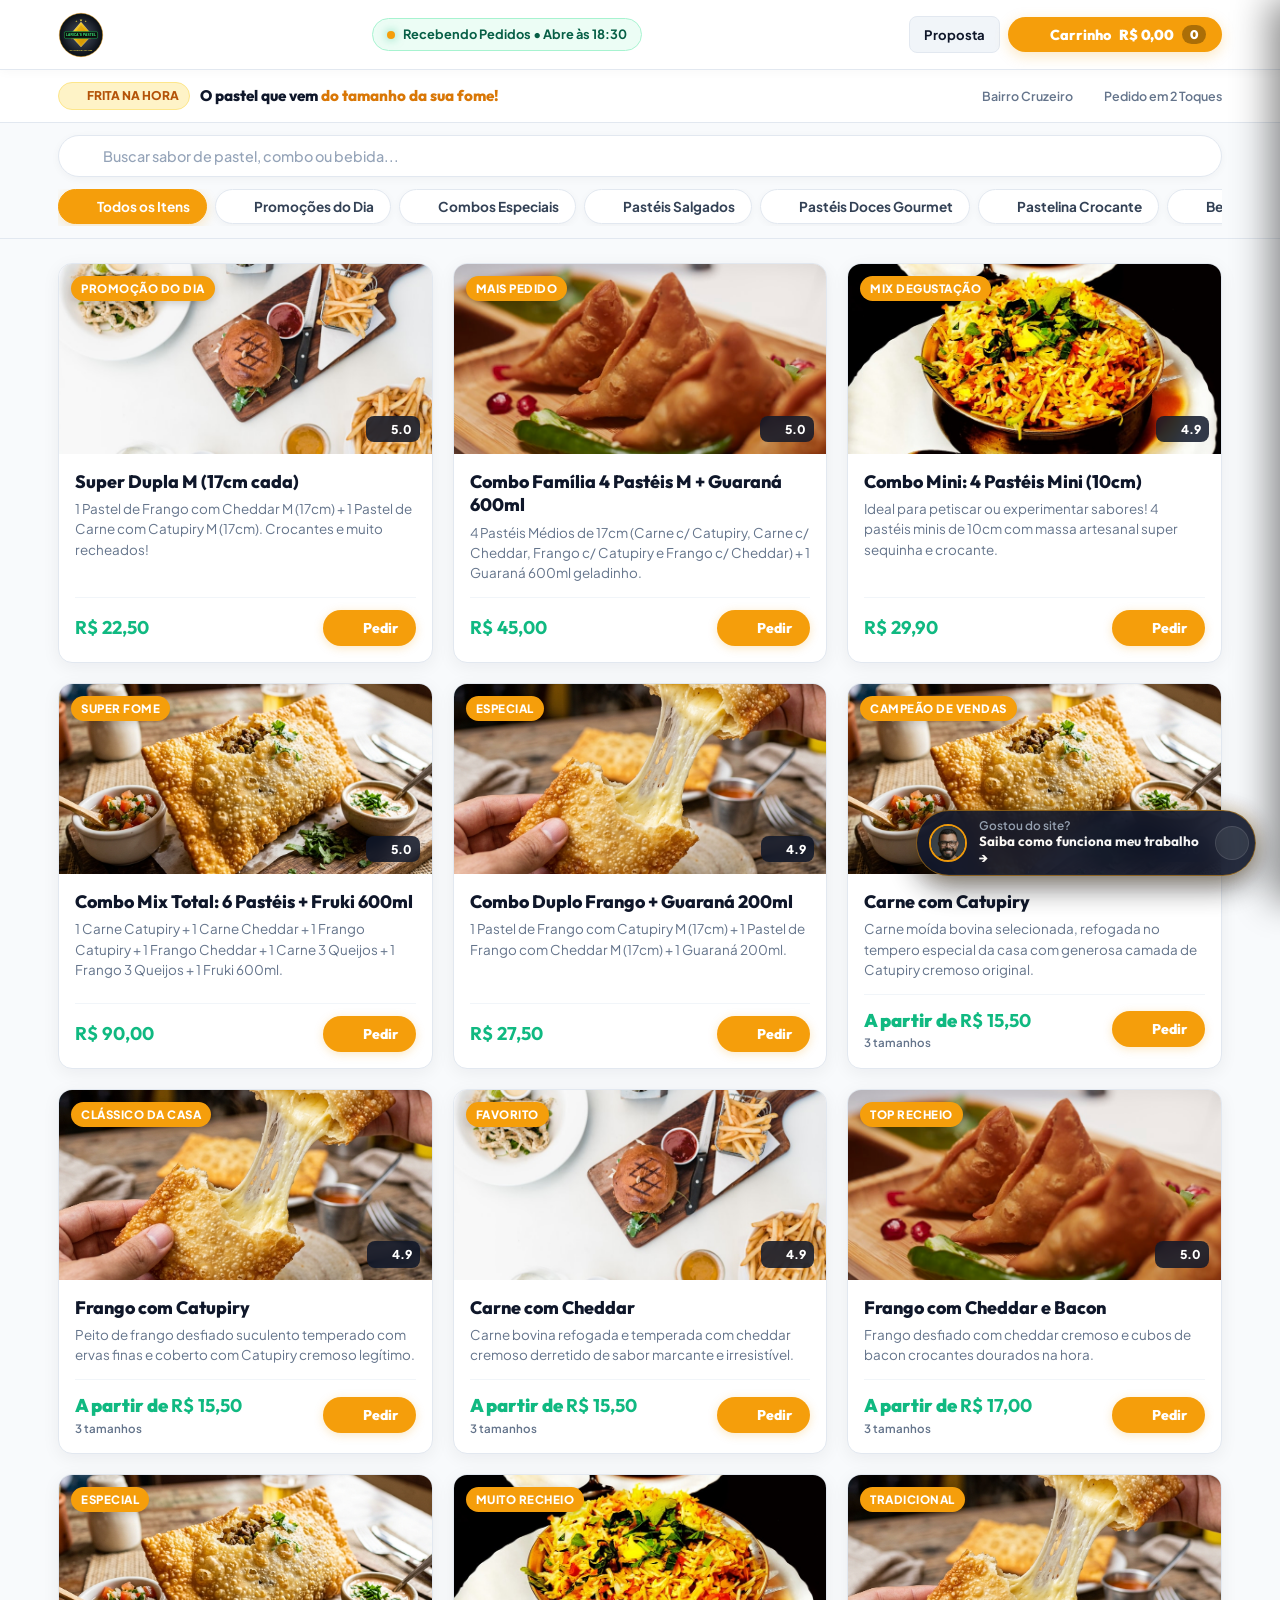
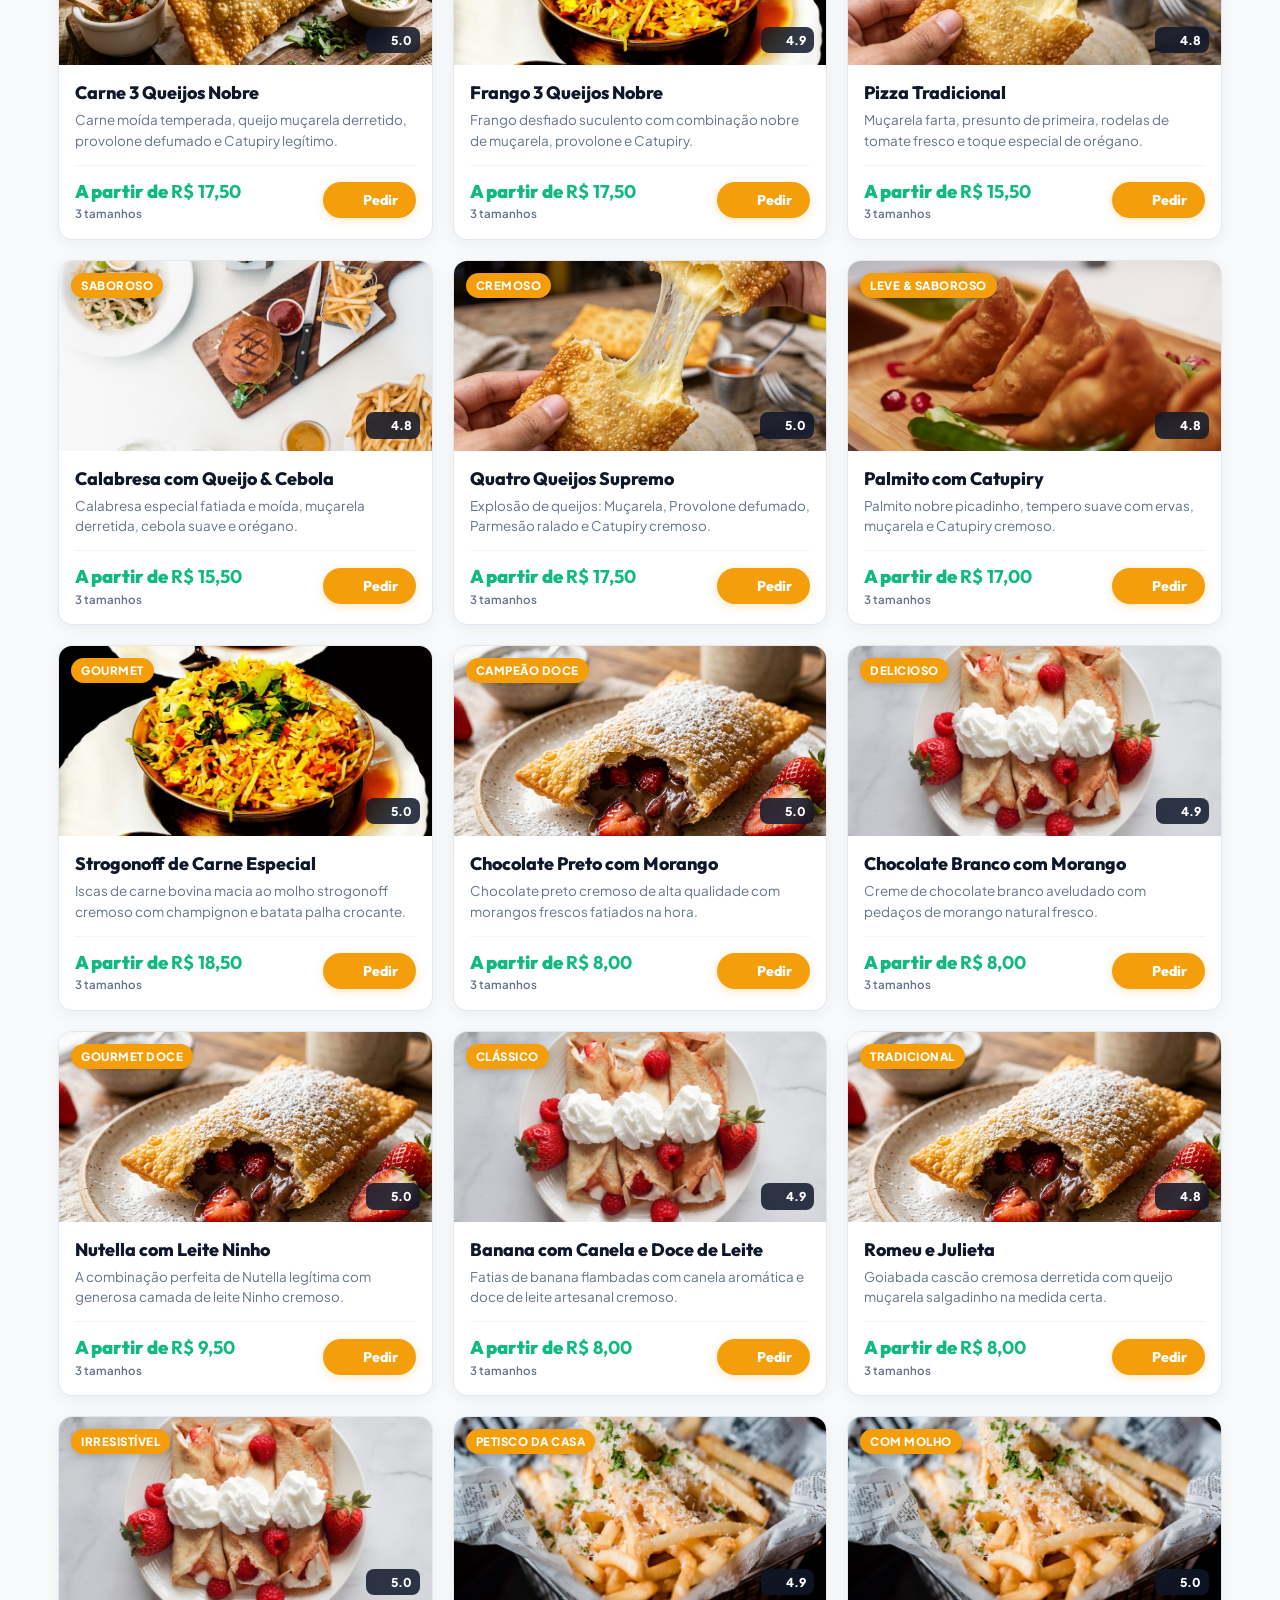
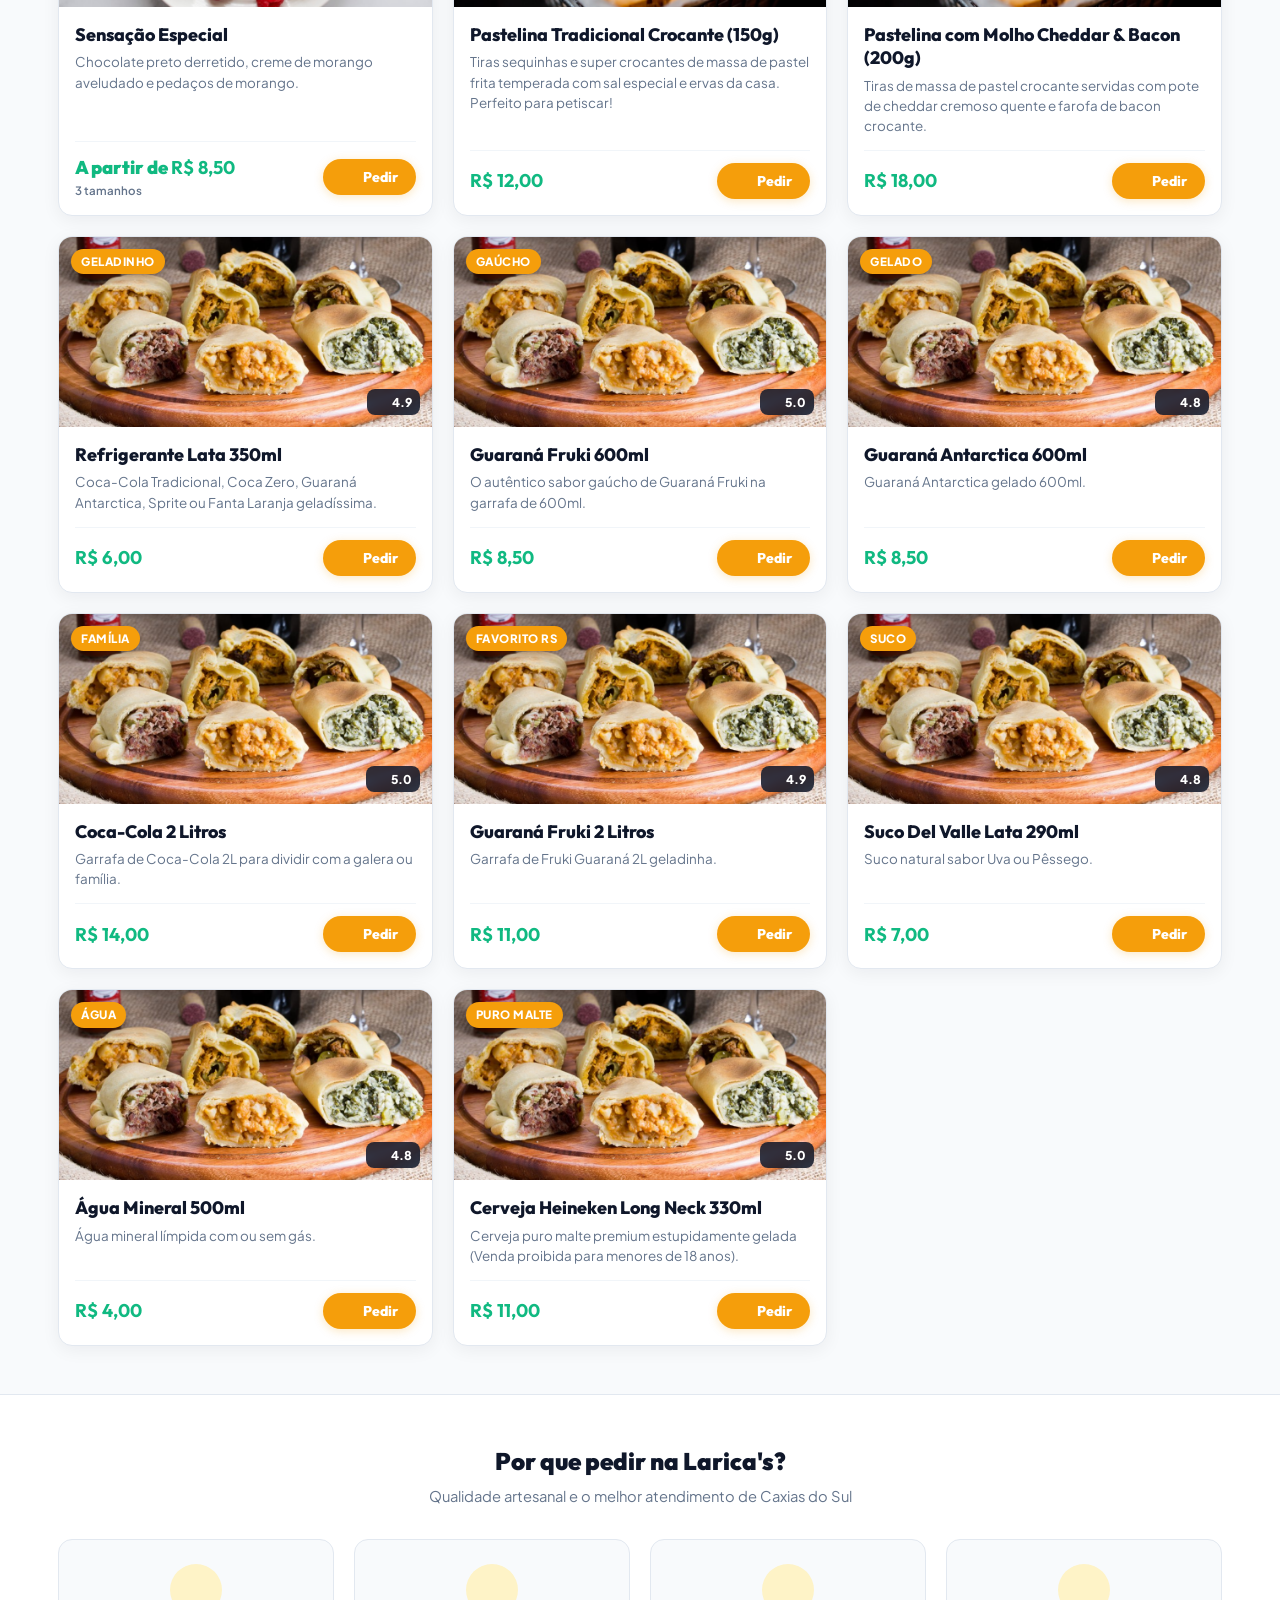
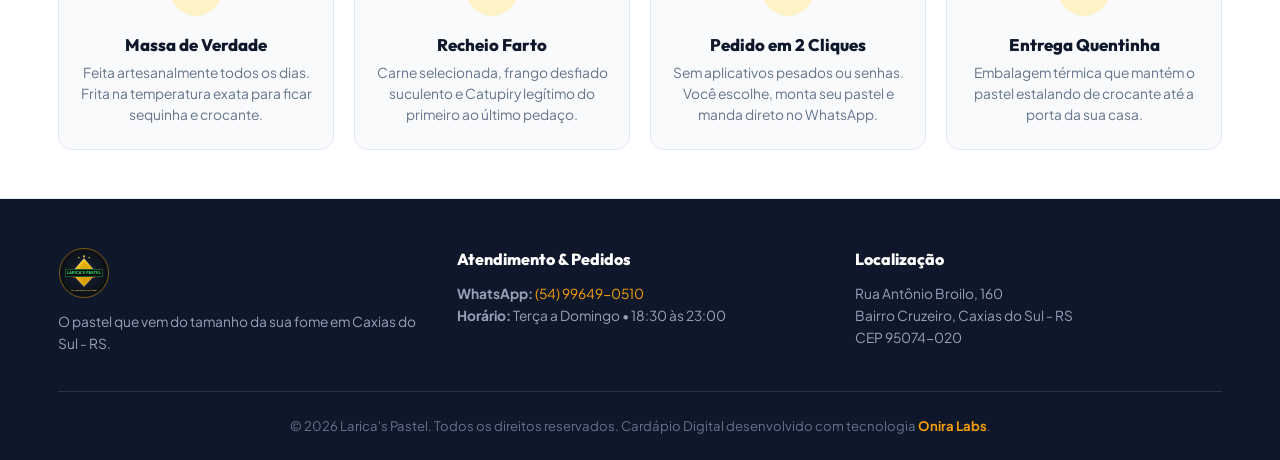
==== commit 9ced0284: "feat(laricas-pastel): light mode master, hero compacto, trava 3x 800 e perfil atualizado" ====
--- a/index.html
+++ b/index.html
@@ -9,9 +9,9 @@
 
     <!-- PWA Manifest & Theme Color -->
     <link rel="manifest" href="manifest.json">
-    <meta name="theme-color" content="#0B0B0C">
+    <meta name="theme-color" content="#F8FAFC">
     <meta name="apple-mobile-web-app-capable" content="yes">
-    <meta name="apple-mobile-web-app-status-bar-style" content="black-translucent">
+    <meta name="apple-mobile-web-app-status-bar-style" content="default">
     <link rel="apple-touch-icon" href="assets/logo.svg">
 
     <!-- Google Fonts -->
@@ -23,7 +23,7 @@
     <script src="https://unpkg.com/lucide@latest"></script>
 
     <!-- Stylesheet -->
-    <link rel="stylesheet" href="style.css?v=20260819a">
+    <link rel="stylesheet" href="style.css?v=20260831a">
 </head>
 <body>
 
@@ -43,11 +43,6 @@
             <div class="nav-actions">
                 <a href="proposta.html" class="nav-link-btn" title="Conheça a proposta do site">Proposta</a>
 
-                <!-- Botão Limpar Pedido -->
-                <button type="button" class="cart-clear-btn" id="cart-clear-header" onclick="window.askClearCart()" title="Limpar pedido" style="display:none;" aria-label="Limpar pedido">
-                    <i data-lucide="trash-2" style="width:16px;height:16px;"></i>
-                </button>
-
                 <!-- Botão Carrinho Trigger -->
                 <button type="button" class="btn-cart-trigger" id="btn-cart-nav" onclick="window.openCart()" aria-label="Abrir carrinho de pedidos">
                     <i data-lucide="shopping-bag" style="width:18px; height:18px;"></i>
@@ -59,30 +54,22 @@
         </div>
     </header>
 
-    <!-- Hero Section -->
-    <section class="hero-section">
-        <div class="container hero-content">
-            <div class="hero-badge-strip">
-                <i data-lucide="flame" style="width:14px;height:14px;"></i>
-                <span>Massa Artesanal • Frita na Hora</span>
-            </div>
-
-            <h2 class="hero-title">O pastel que vem <span>do tamanho da sua fome!</span></h2>
-            <p class="hero-subtitle">Massa sequinha, super crocante e recheio de verdade do primeiro ao último pedaço. Faça seu pedido em menos de 1 minuto sem complicação.</p>
-
-            <div class="hero-stats-row">
-                <div class="hero-stat-pill">
-                    <i data-lucide="clock" style="width:14px;height:14px;color:var(--primary);"></i>
-                    <span>Entrega Rápida em Caxias</span>
-                </div>
-                <div class="hero-stat-pill">
-                    <i data-lucide="zap" style="width:14px;height:14px;color:var(--accent-green);"></i>
-                    <span>Direto no WhatsApp Oficial</span>
-                </div>
-                <div class="hero-stat-pill">
-                    <i data-lucide="map-pin" style="width:14px;height:14px;color:var(--accent-red);"></i>
-                    <span>Bairro Cruzeiro</span>
-                </div>
+    <!-- Compact Brand Identity Strip -->
+    <section class="hero-compact-strip">
+        <div class="container hero-strip-layout">
+            <div class="hero-tagline-col">
+                <span class="hero-tagline-badge">
+                    <i data-lucide="flame" style="width:12px;height:12px;"></i> Frita na Hora
+                </span>
+                <span class="hero-tagline-text">O pastel que vem <span>do tamanho da sua fome!</span></span>
+            </div>
+            <div class="hero-meta-badges">
+                <span class="hero-meta-pill">
+                    <i data-lucide="map-pin" style="width:13px;height:13px;color:var(--primary);"></i> Bairro Cruzeiro
+                </span>
+                <span class="hero-meta-pill">
+                    <i data-lucide="zap" style="width:13px;height:13px;color:var(--accent-green);"></i> Pedido em 2 Toques
+                </span>
             </div>
         </div>
     </section>
@@ -137,12 +124,12 @@
         </div>
     </main>
 
-    <!-- Seção de Diferenciais (Ritmo Alternado Claro) -->
+    <!-- Seção de Diferenciais -->
     <section class="differentials-section">
         <div class="container">
             <div class="diff-title-wrap">
                 <h3 class="diff-title">Por que pedir na Larica's?</h3>
-                <p class="diff-subtitle">Qualidade artesanal e o melhor atendimento da Serra Gaúcha</p>
+                <p class="diff-subtitle">Qualidade artesanal e o melhor atendimento de Caxias do Sul</p>
             </div>
 
             <div class="diff-grid">
@@ -159,7 +146,7 @@
                         <i data-lucide="layers" style="width:26px;height:26px;"></i>
                     </div>
                     <h4>Recheio Farto</h4>
-                    <p>Carne selecionada, frango desfiado suculento e Catupiry/Cheddar legítimos do início ao fim.</p>
+                    <p>Carne selecionada, frango desfiado suculento e Catupiry legítimo do primeiro ao último pedaço.</p>
                 </div>
 
                 <div class="diff-card">
@@ -264,11 +251,19 @@
                 <i data-lucide="shopping-bag" style="color:var(--primary); width:20px; height:20px;"></i>
                 <h3 class="cart-header-title">Meu Pedido</h3>
             </div>
-            <!-- Botão Laranja Continuar Escolhendo -->
-            <button type="button" class="btn-continue-shopping" onclick="window.closeCart()">
-                <span>Continuar Escolhendo</span>
-                <i data-lucide="arrow-right" style="width:14px;height:14px;"></i>
-            </button>
+            
+            <div style="display:flex; align-items:center; gap:8px;">
+                <button type="button" class="btn-continue-shopping" onclick="window.askClearCart()" title="Limpar pedido" style="background:rgba(255,255,255,0.06); border-color:rgba(255,255,255,0.15); color:#CBD5E1;">
+                    <i data-lucide="trash-2" style="width:13px;height:13px;"></i>
+                    <span>Limpar</span>
+                </button>
+                
+                <!-- Botão Laranja Continuar Escolhendo -->
+                <button type="button" class="btn-continue-shopping" onclick="window.closeCart()">
+                    <span>Fechar</span>
+                    <i data-lucide="arrow-right" style="width:14px;height:14px;"></i>
+                </button>
+            </div>
         </div>
 
         <div class="cart-body">
@@ -311,17 +306,17 @@
 
                         <div class="form-group-cart" style="margin-top:8px;">
                             <label class="form-label-cart" for="cust-address">Endereço (Rua e Número):</label>
-                            <input type="text" class="form-input-cart" id="cust-address" placeholder="Ex: Rua das Flores, 123">
+                            <input type="text" class="form-input-cart" id="cust-address" placeholder="Ex: Rua Antônio Broilo, 160">
                         </div>
 
                         <div class="form-group-cart" style="margin-top:8px;">
                             <label class="form-label-cart" for="cust-complement">Complemento / Apto / Ponto de Referência:</label>
-                            <input type="text" class="form-input-cart" id="cust-complement" placeholder="Ex: Apto 402, Bloco B">
-                        </div>
-                    </div>
-                </div>
-
-                <!-- Forma de Pagamento -->
+                            <input type="text" class="form-input-cart" id="cust-complement" placeholder="Ex: Casa, Apto 201">
+                        </div>
+                    </div>
+                </div>
+
+                <!-- Forma de Pagamento (Apenas Sinalização sem Chave Pix Exposta) -->
                 <div class="checkout-section-block" style="margin-top:12px;">
                     <h4 class="checkout-block-title">Forma de Pagamento</h4>
                     <div class="payment-options-grid">
@@ -336,18 +331,8 @@
                         </div>
                     </div>
 
-                    <!-- Box Pix -->
-                    <div class="pix-box" id="pix-payment-box">
-                        <span style="font-size:0.75rem; color:#94A3B8;">Chave Pix Oficial (Telefone):</span>
-                        <span class="pix-key-val">54996490510</span>
-                        <button type="button" class="btn-copy-pix" id="btn-copy-pix" onclick="window.copyPixKey()">
-                            <i data-lucide="copy" style="width:14px;height:14px;"></i>
-                            <span>Copiar Chave Pix</span>
-                        </button>
-                    </div>
-
                     <!-- Box Dinheiro (Troco) -->
-                    <div class="form-group-cart" id="money-change-box" style="display:none; margin-top:8px;">
+                    <div class="form-group-cart" id="money-change-box" style="display:none; margin-top:10px;">
                         <label class="form-label-cart" for="cust-troco">Precisa de troco para quanto?</label>
                         <input type="text" class="form-input-cart" id="cust-troco" placeholder="Ex: R$ 50,00 (ou deixe em branco se não precisar)">
                     </div>
@@ -359,7 +344,7 @@
                         <span>Subtotal dos Itens:</span>
                         <span id="cart-subtotal-val">R$ 0,00</span>
                     </div>
-                    <div class="totals-row">
+                    <div class="totals-row" id="delivery-fee-row">
                         <span>Taxa de Entrega:</span>
                         <span id="cart-delivery-fee-val">R$ 6,00</span>
                     </div>
@@ -383,19 +368,25 @@
         </div>
     </aside>
 
-    <!-- WIDGET FLUTUANTE DE PROPOSTA DO JEFF (.onira-cta) -->
-    <div class="onira-proposal-widget" id="onira-proposal-widget" onclick="window.location.href='proposta.html'" role="button" aria-label="Ver proposta comercial do site">
-        <img src="assets/jeff-avatar.webp" alt="Jefferson Motta - Onira Labs" class="widget-avatar">
-        <div class="widget-text-col">
-            <span class="widget-hook">Gostou deste cardápio?</span>
-            <span class="widget-call">Saiba como funciona meu trabalho</span>
-        </div>
-        <button type="button" class="widget-close-btn" onclick="window.dismissOniraWidget(event)" title="Dispensar aviso" aria-label="Dispensar aviso">
-            <i data-lucide="x" style="width:14px;height:14px;"></i>
+    <!-- WIDGET FLUTUANTE DE PROPOSTA (.onira-cta) -->
+    <div class="onira-cta" id="onira-cta">
+        <a class="onira-cta-link" href="proposta.html" rel="nofollow">
+            <img src="assets/jeff-avatar.webp" alt="Jefferson Motta, Onira Labs" class="onira-cta-avatar" width="38" height="38">
+            <span class="onira-cta-text">
+                <span class="onira-cta-hook">Gostou do site?</span>
+                <span class="onira-cta-call">Saiba como funciona meu trabalho →</span>
+            </span>
+        </a>
+        <button type="button" class="onira-cta-close" id="onira-cta-close" aria-label="Recolher convite" title="Recolher">
+            <i data-lucide="chevron-right"></i>
         </button>
+        <a class="onira-cta-collapsed-pill" href="proposta.html" id="onira-cta-collapsed" aria-label="Ver Proposta">
+            <i data-lucide="briefcase"></i>
+            <span>Compre esse site</span>
+        </a>
     </div>
 
     <!-- Scripts -->
-    <script src="app.js?v=20260819a"></script>
+    <script src="app.js?v=20260831a"></script>
 </body>
 </html>
--- a/style.css
+++ b/style.css
@@ -1,55 +1,70 @@
-/**
- * Larica's Pastel - Caxias do Sul - RS
- * Design System & Responsive Stylesheet
- * Onira Labs - Master Template Pastelaria
- */
+/* ==========================================================================
+   LARICA'S PASTEL - DESIGN SYSTEM & STYLESHEET (LIGHT THEME MASTER)
+   Rua Antônio Broilo, 160 • Bairro Cruzeiro, Caxias do Sul - RS
+   Powered by Onira Labs
+   ========================================================================== */
 
 :root {
-    --bg-page: #0B0B0C;
-    --bg-surface: #121216;
-    --bg-card: #18181E;
-    --bg-card-hover: #22222B;
-    --bg-glass: rgba(24, 24, 30, 0.85);
-
+    /* Base Color Palette (Clean Light Theme) */
+    --bg-page: #F8FAFC;
+    --bg-card: #FFFFFF;
+    --bg-card-hover: #F1F5F9;
+    --bg-header: rgba(255, 255, 255, 0.96);
+    --bg-surface: #F1F5F9;
+
+    /* Brand Primary Accent (Amber / Warm Gold) */
     --primary: #F59E0B;
     --primary-hover: #D97706;
-    --primary-light: rgba(245, 158, 11, 0.12);
-
+    --primary-glow: rgba(245, 158, 11, 0.25);
+    --primary-light: #FEF3C7;
+
+    /* System Accents */
     --accent-red: #EF4444;
     --accent-green: #10B981;
-    --accent-neon: #22C55E;
-    --accent-blue: #38BDF8;
-
-    --text-main: #FFFFFF;
-    --text-muted: #94A3B8;
-    --text-dim: #64748B;
-
-    --border: rgba(255, 255, 255, 0.08);
-    --border-highlight: rgba(245, 158, 11, 0.35);
-
+    --accent-green-light: #ECFDF5;
+    --accent-green-border: #A7F3D0;
+    --accent-gold: #F59E0B;
+    --accent-cyan: #38BDF8;
+
+    /* Typography Colors (High Contrast) */
+    --text-dark: #0F172A;
+    --text-main: #334155;
+    --text-muted: #64748B;
+    --text-dim: #94A3B8;
+    --text-light: #FFFFFF;
+
+    /* Borders & Shadows */
+    --border: #E2E8F0;
+    --border-light: #F1F5F9;
+    --border-highlight: rgba(245, 158, 11, 0.4);
+
+    --shadow-sm: 0 2px 8px rgba(0, 0, 0, 0.04);
+    --shadow-card: 0 4px 18px rgba(15, 23, 42, 0.06);
+    --shadow-card-hover: 0 10px 25px rgba(15, 23, 42, 0.1);
+    --shadow-drawer: -10px 0 35px rgba(0, 0, 0, 0.45);
+
+    /* Fonts */
+    --font-heading: 'Outfit', -apple-system, sans-serif;
+    --font-body: 'Plus Jakarta Sans', -apple-system, sans-serif;
+
+    /* Radii */
     --radius-sm: 8px;
     --radius-md: 14px;
     --radius-lg: 20px;
     --radius-pill: 9999px;
-
-    --shadow-sm: 0 4px 12px rgba(0, 0, 0, 0.4);
-    --shadow-md: 0 8px 24px rgba(0, 0, 0, 0.6);
-    --shadow-glow: 0 0 25px rgba(245, 158, 11, 0.25);
-
-    --font-heading: 'Outfit', -apple-system, BlinkMacSystemFont, sans-serif;
-    --font-body: 'Plus Jakarta Sans', -apple-system, BlinkMacSystemFont, sans-serif;
-}
-
-/* Reset Global */
+}
+
+/* Reset & Accessibility */
 * {
     margin: 0;
     padding: 0;
     box-sizing: border-box;
+    -webkit-tap-highlight-color: transparent;
 }
 
 html {
     scroll-behavior: smooth;
-    -webkit-tap-highlight-color: transparent;
+    font-size: 16px;
 }
 
 body {
@@ -61,9 +76,17 @@
     overflow-x: hidden;
 }
 
-a {
-    text-decoration: none;
-    color: inherit;
+/* Screen reader only utility */
+.sr-only {
+    position: absolute;
+    width: 1px;
+    height: 1px;
+    padding: 0;
+    margin: -1px;
+    overflow: hidden;
+    clip: rect(0, 0, 0, 0);
+    white-space: nowrap;
+    border: 0;
 }
 
 button {
@@ -78,33 +101,27 @@
     display: block;
 }
 
-/* Focus Visible WCAG 2.1 AA */
-button:focus-visible, a:focus-visible, input:focus-visible, select:focus-visible, textarea:focus-visible {
-    outline: 2px solid var(--primary);
-    outline-offset: 2px;
-}
-
 .container {
     width: 100%;
     max-width: 1200px;
     margin: 0 auto;
-    padding: 0 16px;
+    padding: 0 18px;
 }
 
 /* ==========================================================================
-   HEADER & NAVBAR
+   HEADER NAVIGATION (CLEAN LIGHT THEME)
    ========================================================================== */
 .site-header {
-    background: rgba(11, 11, 12, 0.92);
-    backdrop-filter: blur(16px);
-    -webkit-backdrop-filter: blur(16px);
-    border-bottom: 1px solid var(--border);
     position: sticky;
     top: 0;
     z-index: 1000;
-    height: 72px;
-    display: flex;
-    align-items: center;
+    background: var(--bg-header);
+    backdrop-filter: blur(12px);
+    border-bottom: 1px solid var(--border);
+    height: 70px;
+    display: flex;
+    align-items: center;
+    box-shadow: 0 2px 10px rgba(0, 0, 0, 0.03);
 }
 
 .nav-container {
@@ -117,203 +134,186 @@
 .brand-wrapper {
     display: flex;
     align-items: center;
-    gap: 10px;
     text-decoration: none;
+    flex-shrink: 0;
 }
 
 .brand-logo-img {
-    height: 48px;
+    height: 46px;
     width: auto;
     object-fit: contain;
-    filter: drop-shadow(0 2px 8px rgba(245, 158, 11, 0.3));
-}
-
+}
+
+/* Status Badge */
 .status-pill {
-    display: inline-flex;
+    display: flex;
     align-items: center;
     gap: 8px;
     padding: 6px 14px;
-    background: rgba(16, 185, 129, 0.1);
-    border: 1px solid rgba(16, 185, 129, 0.25);
+    background: var(--accent-green-light);
+    border: 1px solid var(--accent-green-border);
     border-radius: var(--radius-pill);
-    font-size: 0.78rem;
+    font-size: 0.8rem;
     font-weight: 700;
-    color: var(--accent-green);
-    letter-spacing: 0.2px;
+    color: #065F46;
+    white-space: nowrap;
 }
 
 .status-dot {
     width: 8px;
     height: 8px;
+    border-radius: 50%;
     background: var(--accent-green);
-    border-radius: 50%;
-    box-shadow: 0 0 8px var(--accent-green);
-    animation: pulseDot 2s infinite ease-in-out;
-}
-
-@keyframes pulseDot {
-    0%, 100% { transform: scale(1); opacity: 1; }
-    50% { transform: scale(1.25); opacity: 0.7; }
+    box-shadow: 0 0 10px rgba(16, 185, 129, 0.6);
 }
 
 .nav-actions {
     display: flex;
     align-items: center;
-    gap: 10px;
+    gap: 8px;
+    flex-shrink: 0;
 }
 
 .nav-link-btn {
-    font-size: 0.85rem;
+    display: inline-flex;
+    align-items: center;
+    justify-content: center;
+    padding: 8px 14px;
+    background: #F1F5F9;
+    color: var(--text-dark);
+    border: 1px solid var(--border);
+    border-radius: var(--radius-sm);
+    font-size: 0.82rem;
     font-weight: 700;
-    color: var(--text-muted);
-    padding: 8px 14px;
-    border-radius: var(--radius-sm);
-    transition: all 0.2s;
+    text-decoration: none;
+    transition: all 0.2s ease;
+    white-space: nowrap;
 }
 
 .nav-link-btn:hover {
-    color: var(--primary);
     background: var(--primary-light);
-}
-
-.cart-clear-btn {
-    background: rgba(239, 68, 68, 0.15);
-    border: 1px solid rgba(239, 68, 68, 0.3);
-    color: #F87171;
-    width: 38px;
-    height: 38px;
-    border-radius: var(--radius-sm);
-    display: flex;
-    align-items: center;
-    justify-content: center;
-    transition: all 0.2s;
-}
-
-.cart-clear-btn:hover {
-    background: #EF4444;
-    color: #FFFFFF;
-}
-
+    color: #B45309;
+    border-color: #FDE68A;
+}
+
+/* Cart Trigger Button */
 .btn-cart-trigger {
-    display: flex;
-    align-items: center;
-    gap: 8px;
-    background: linear-gradient(135deg, #F59E0B, #D97706);
-    color: #0B0B0C;
-    padding: 8px 16px;
-    border-radius: var(--radius-pill);
-    font-weight: 800;
-    font-size: 0.88rem;
-    box-shadow: 0 4px 14px rgba(245, 158, 11, 0.35);
-    transition: all 0.25s cubic-bezier(0.16, 1, 0.3, 1);
-}
-
-.btn-cart-trigger:hover {
-    transform: translateY(-2px);
-    box-shadow: 0 6px 20px rgba(245, 158, 11, 0.5);
-}
-
-.cart-count-badge {
-    background: #0B0B0C;
-    color: #FFFFFF;
-    font-size: 0.75rem;
-    padding: 2px 7px;
-    border-radius: var(--radius-pill);
-    font-weight: 900;
-}
-
-/* ==========================================================================
-   HERO SECTION
-   ========================================================================== */
-.hero-section {
-    position: relative;
-    padding: 48px 0 36px;
-    background: radial-gradient(circle at 50% 20%, rgba(245, 158, 11, 0.12) 0%, transparent 65%), #0B0B0C;
-    border-bottom: 1px solid var(--border);
-    overflow: hidden;
-}
-
-.hero-content {
-    display: flex;
-    flex-direction: column;
-    align-items: center;
-    text-align: center;
-    max-width: 780px;
-    margin: 0 auto;
-}
-
-.hero-badge-strip {
-    display: inline-flex;
-    align-items: center;
-    gap: 8px;
-    padding: 6px 16px;
-    background: rgba(245, 158, 11, 0.15);
-    border: 1px solid var(--border-highlight);
-    border-radius: var(--radius-pill);
-    color: var(--primary);
-    font-weight: 800;
-    font-size: 0.82rem;
-    margin-bottom: 16px;
-    text-transform: uppercase;
-    letter-spacing: 0.5px;
-}
-
-.hero-title {
-    font-family: var(--font-heading);
-    font-size: clamp(2rem, 5vw, 3.2rem);
-    font-weight: 900;
-    line-height: 1.15;
-    margin-bottom: 14px;
-    color: #FFFFFF;
-}
-
-.hero-title span {
-    background: linear-gradient(135deg, #FDE047 0%, #F59E0B 100%);
-    -webkit-background-clip: text;
-    -webkit-text-fill-color: transparent;
-}
-
-.hero-subtitle {
-    font-size: clamp(0.95rem, 2.5vw, 1.15rem);
-    color: var(--text-muted);
-    line-height: 1.6;
-    margin-bottom: 24px;
-    max-width: 640px;
-}
-
-.hero-stats-row {
-    display: flex;
-    align-items: center;
-    justify-content: center;
-    gap: 16px;
-    flex-wrap: wrap;
-    margin-top: 10px;
-}
-
-.hero-stat-pill {
     display: flex;
     align-items: center;
     gap: 8px;
     padding: 8px 16px;
-    background: var(--bg-surface);
-    border: 1px solid var(--border);
+    background: var(--primary);
+    color: #FFFFFF;
     border-radius: var(--radius-pill);
-    font-size: 0.82rem;
+    font-family: var(--font-heading);
+    font-weight: 800;
+    font-size: 0.9rem;
+    box-shadow: 0 4px 14px var(--primary-glow);
+    transition: all 0.2s cubic-bezier(0.16, 1, 0.3, 1);
+    white-space: nowrap;
+}
+
+.btn-cart-trigger:hover {
+    background: var(--primary-hover);
+    transform: translateY(-2px);
+    box-shadow: 0 6px 18px rgba(245, 158, 11, 0.4);
+}
+
+.cart-label {
+    display: inline-block;
+}
+
+.cart-total-header {
+    font-weight: 900;
+    color: #FFFFFF;
+    letter-spacing: -0.01em;
+}
+
+.cart-count-badge {
+    background: rgba(0, 0, 0, 0.3);
+    color: #FFFFFF;
+    font-size: 0.78rem;
+    font-weight: 900;
+    padding: 2px 8px;
+    border-radius: var(--radius-pill);
+    min-width: 22px;
+    text-align: center;
+}
+
+/* ==========================================================================
+   ULTRA-COMPACT HERO / IDENTITY STRIP (INSTANT ACCESS)
+   ========================================================================== */
+.hero-compact-strip {
+    background: #FFFFFF;
+    border-bottom: 1px solid var(--border);
+    padding: 12px 0;
+}
+
+.hero-strip-layout {
+    display: flex;
+    align-items: center;
+    justify-content: space-between;
+    flex-wrap: wrap;
+    gap: 10px;
+}
+
+.hero-tagline-col {
+    display: flex;
+    align-items: center;
+    gap: 10px;
+}
+
+.hero-tagline-badge {
+    display: inline-flex;
+    align-items: center;
+    gap: 6px;
+    padding: 4px 10px;
+    background: var(--primary-light);
+    border: 1px solid #FDE68A;
+    border-radius: var(--radius-pill);
+    color: #B45309;
+    font-size: 0.75rem;
+    font-weight: 800;
+    text-transform: uppercase;
+}
+
+.hero-tagline-text {
+    font-family: var(--font-heading);
+    font-size: 0.95rem;
+    font-weight: 800;
+    color: var(--text-dark);
+}
+
+.hero-tagline-text span {
+    color: #D97706;
+}
+
+.hero-meta-badges {
+    display: flex;
+    align-items: center;
+    gap: 12px;
+}
+
+.hero-meta-pill {
+    display: inline-flex;
+    align-items: center;
+    gap: 6px;
+    font-size: 0.78rem;
     font-weight: 600;
-    color: #E2E8F0;
+    color: var(--text-muted);
 }
 
 /* ==========================================================================
-   CATEGORY BAR & SEARCH
+   CATALOG TOOLBAR (SEARCH & CATEGORIES)
    ========================================================================== */
 .catalog-toolbar-section {
     position: sticky;
-    top: 72px;
+    top: 70px;
     z-index: 900;
-    background: rgba(11, 11, 12, 0.95);
-    backdrop-filter: blur(12px);
+    background: rgba(248, 250, 252, 0.97);
+    backdrop-filter: blur(10px);
     border-bottom: 1px solid var(--border);
-    padding: 14px 0;
+    padding: 12px 0;
 }
 
 .toolbar-layout {
@@ -327,41 +327,48 @@
     width: 100%;
 }
 
+.search-icon-inside {
+    position: absolute;
+    left: 14px;
+    top: 50%;
+    transform: translateY(-50%);
+    color: var(--text-muted);
+    pointer-events: none;
+}
+
 .search-input {
     width: 100%;
-    height: 44px;
-    background: var(--bg-surface);
-    border: 1px solid var(--border);
+    padding: 11px 16px 11px 44px;
+    background: #FFFFFF;
+    border: 1.5px solid var(--border);
     border-radius: var(--radius-pill);
-    padding: 0 16px 0 44px;
-    color: #FFFFFF;
-    font-size: 0.92rem;
-    font-family: inherit;
-    transition: all 0.2s;
+    color: var(--text-dark);
+    font-family: var(--font-body);
+    font-size: 0.9rem;
+    font-weight: 500;
+    outline: none;
+    transition: all 0.2s ease;
+    box-shadow: var(--shadow-sm);
 }
 
 .search-input:focus {
     border-color: var(--primary);
-    background: var(--bg-card);
-}
-
-.search-icon-inside {
-    position: absolute;
-    left: 16px;
-    top: 50%;
-    transform: translateY(-50%);
+    box-shadow: 0 0 0 3px var(--primary-glow);
+}
+
+.search-input::placeholder {
     color: var(--text-dim);
-    pointer-events: none;
-}
-
+}
+
+/* Category Pills */
 .category-scroll-pills {
     display: flex;
     align-items: center;
     gap: 8px;
     overflow-x: auto;
     scrollbar-width: none;
-    -ms-overflow-style: none;
-    padding-bottom: 4px;
+    -webkit-overflow-scrolling: touch;
+    padding-bottom: 2px;
 }
 
 .category-scroll-pills::-webkit-scrollbar {
@@ -371,36 +378,38 @@
 .cat-pill {
     display: inline-flex;
     align-items: center;
-    gap: 6px;
-    padding: 8px 18px;
-    background: var(--bg-surface);
+    gap: 8px;
+    padding: 8px 16px;
+    background: #FFFFFF;
     border: 1px solid var(--border);
     border-radius: var(--radius-pill);
-    color: var(--text-muted);
+    color: var(--text-main);
     font-size: 0.85rem;
     font-weight: 700;
     white-space: nowrap;
-    transition: all 0.2s;
+    transition: all 0.2s ease;
+    flex-shrink: 0;
+    box-shadow: var(--shadow-sm);
 }
 
 .cat-pill:hover {
-    color: #FFFFFF;
-    border-color: rgba(255, 255, 255, 0.2);
+    background: #F1F5F9;
+    border-color: #CBD5E1;
+    color: var(--text-dark);
 }
 
 .cat-pill.active {
     background: var(--primary);
-    color: #0B0B0C;
+    color: #FFFFFF;
     border-color: var(--primary);
-    box-shadow: 0 2px 10px rgba(245, 158, 11, 0.35);
+    box-shadow: 0 3px 12px var(--primary-glow);
 }
 
 /* ==========================================================================
-   PRODUCTS GRID & CARDS
+   PRODUCTS CATALOG GRID
    ========================================================================== */
 .catalog-section {
-    padding: 32px 0 60px;
-    min-height: 500px;
+    padding: 24px 0 48px;
 }
 
 .products-grid {
@@ -417,19 +426,20 @@
     display: flex;
     flex-direction: column;
     transition: all 0.25s cubic-bezier(0.16, 1, 0.3, 1);
+    box-shadow: var(--shadow-card);
 }
 
 .menu-card:hover {
     transform: translateY(-4px);
-    border-color: var(--border-highlight);
-    box-shadow: var(--shadow-md);
+    box-shadow: var(--shadow-card-hover);
+    border-color: #CBD5E1;
 }
 
 .card-img-box {
     position: relative;
     width: 100%;
-    height: 180px;
-    background: #111116;
+    height: 190px;
+    background: #F1F5F9;
     overflow: hidden;
     cursor: pointer;
 }
@@ -442,35 +452,35 @@
 }
 
 .menu-card:hover .card-img {
-    transform: scale(1.05);
+    transform: scale(1.04);
 }
 
 .card-badge {
     position: absolute;
-    top: 10px;
-    left: 10px;
-    background: rgba(11, 11, 12, 0.85);
-    backdrop-filter: blur(8px);
-    border: 1px solid var(--border-highlight);
-    color: var(--primary);
+    top: 12px;
+    left: 12px;
+    background: var(--primary);
+    color: #FFFFFF;
     font-size: 0.72rem;
     font-weight: 800;
     padding: 4px 10px;
     border-radius: var(--radius-pill);
     text-transform: uppercase;
+    letter-spacing: 0.5px;
+    box-shadow: 0 2px 8px rgba(0, 0, 0, 0.2);
 }
 
 .card-rating {
     position: absolute;
-    bottom: 10px;
-    right: 10px;
-    background: rgba(11, 11, 12, 0.85);
-    backdrop-filter: blur(8px);
-    color: #FFFFFF;
-    font-size: 0.75rem;
+    bottom: 12px;
+    right: 12px;
+    background: rgba(15, 23, 42, 0.85);
+    backdrop-filter: blur(6px);
+    color: #FFFFFF;
+    font-size: 0.76rem;
     font-weight: 800;
     padding: 4px 8px;
-    border-radius: var(--radius-pill);
+    border-radius: var(--radius-sm);
     display: flex;
     align-items: center;
     gap: 4px;
@@ -491,30 +501,26 @@
 
 .card-title {
     font-family: var(--font-heading);
-    font-size: 1.1rem;
-    font-weight: 800;
-    color: #FFFFFF;
+    font-size: 1.12rem;
+    font-weight: 800;
+    color: var(--text-dark);
+    line-height: 1.3;
     margin-bottom: 6px;
-    line-height: 1.3;
 }
 
 .card-desc {
     font-size: 0.84rem;
     color: var(--text-muted);
-    line-height: 1.45;
-    display: -webkit-box;
-    -webkit-line-clamp: 2;
-    -webkit-box-orient: vertical;
-    overflow: hidden;
+    line-height: 1.5;
 }
 
 .card-bottom {
     display: flex;
     align-items: center;
     justify-content: space-between;
+    padding-top: 12px;
+    border-top: 1px solid var(--border-light);
     gap: 10px;
-    border-top: 1px solid rgba(255, 255, 255, 0.05);
-    padding-top: 12px;
 }
 
 .card-price {
@@ -523,90 +529,215 @@
 }
 
 .price-val {
-    font-size: 0.95rem;
-    color: #E2E8F0;
-}
-
-.price-val strong {
+    font-family: var(--font-heading);
     font-size: 1.15rem;
     font-weight: 900;
     color: var(--accent-green);
-    font-family: var(--font-heading);
 }
 
 .size-count-pill {
-    font-size: 0.7rem;
-    color: var(--text-dim);
+    font-size: 0.72rem;
+    color: var(--text-muted);
     font-weight: 600;
 }
 
 .add-btn {
     display: inline-flex;
     align-items: center;
+    justify-content: center;
     gap: 6px;
-    background: var(--bg-surface);
-    border: 1px solid var(--border);
-    color: var(--primary);
-    padding: 8px 14px;
+    padding: 9px 18px;
+    background: var(--primary);
+    color: #FFFFFF;
     border-radius: var(--radius-pill);
-    font-weight: 800;
-    font-size: 0.82rem;
-    transition: all 0.2s;
+    font-family: var(--font-heading);
+    font-size: 0.88rem;
+    font-weight: 800;
+    transition: all 0.2s cubic-bezier(0.16, 1, 0.3, 1);
+    box-shadow: 0 2px 10px var(--primary-glow);
+    white-space: nowrap;
 }
 
 .add-btn:hover {
-    background: var(--primary);
-    color: #0B0B0C;
-    border-color: var(--primary);
-    box-shadow: 0 2px 10px rgba(245, 158, 11, 0.3);
-}
-
+    background: var(--primary-hover);
+    transform: translateY(-2px);
+    box-shadow: 0 4px 14px rgba(245, 158, 11, 0.4);
+}
+
+/* Empty State */
 .empty-state {
     grid-column: 1 / -1;
     text-align: center;
-    padding: 60px 20px;
-    background: var(--bg-surface);
+    padding: 48px 20px;
+    background: #FFFFFF;
+    border-radius: var(--radius-md);
     border: 1px dashed var(--border);
+}
+
+.empty-state h3 {
+    font-family: var(--font-heading);
+    font-size: 1.25rem;
+    color: var(--text-dark);
+    margin-bottom: 6px;
+}
+
+.empty-state p {
+    font-size: 0.9rem;
+    color: var(--text-muted);
+}
+
+/* ==========================================================================
+   DIFFERENTIALS SECTION
+   ========================================================================== */
+.differentials-section {
+    background: #FFFFFF;
+    border-top: 1px solid var(--border);
+    border-bottom: 1px solid var(--border);
+    padding: 48px 0;
+}
+
+.diff-title-wrap {
+    text-align: center;
+    margin-bottom: 32px;
+}
+
+.diff-title {
+    font-family: var(--font-heading);
+    font-size: 1.5rem;
+    font-weight: 900;
+    color: var(--text-dark);
+    margin-bottom: 6px;
+}
+
+.diff-subtitle {
+    font-size: 0.92rem;
+    color: var(--text-muted);
+}
+
+.diff-grid {
+    display: grid;
+    grid-template-columns: repeat(auto-fit, minmax(240px, 1fr));
+    gap: 20px;
+}
+
+.diff-card {
+    background: var(--bg-page);
+    border: 1px solid var(--border);
     border-radius: var(--radius-md);
-}
-
-.empty-state h3 {
-    font-size: 1.2rem;
+    padding: 24px 20px;
+    text-align: center;
+    transition: all 0.2s ease;
+}
+
+.diff-card:hover {
+    border-color: #CBD5E1;
+    background: #FFFFFF;
+    box-shadow: var(--shadow-card);
+}
+
+.diff-icon-wrap {
+    width: 52px;
+    height: 52px;
+    border-radius: 50%;
+    background: var(--primary-light);
+    color: #B45309;
+    display: flex;
+    align-items: center;
+    justify-content: center;
+    margin: 0 auto 16px;
+}
+
+.diff-card h4 {
+    font-family: var(--font-heading);
+    font-size: 1.05rem;
+    font-weight: 800;
+    color: var(--text-dark);
     margin-bottom: 6px;
-    color: #FFFFFF;
-}
-
-.empty-state p {
+}
+
+.diff-card p {
+    font-size: 0.86rem;
     color: var(--text-muted);
-    font-size: 0.9rem;
+    line-height: 1.5;
 }
 
 /* ==========================================================================
-   PRODUCT CUSTOMIZATION MODAL
+   FOOTER (CLEAN DARK/EXECUTIVE CONTRAST)
+   ========================================================================== */
+.site-footer {
+    background: #0F172A;
+    color: #FFFFFF;
+    padding: 48px 0 24px;
+}
+
+.footer-grid {
+    display: grid;
+    grid-template-columns: repeat(auto-fit, minmax(220px, 1fr));
+    gap: 32px;
+    margin-bottom: 36px;
+}
+
+.footer-col h4 {
+    font-family: var(--font-heading);
+    font-size: 1rem;
+    font-weight: 800;
+    color: #FFFFFF;
+    margin-bottom: 12px;
+}
+
+.footer-col p {
+    font-size: 0.86rem;
+    color: #94A3B8;
+    line-height: 1.6;
+}
+
+.footer-col a {
+    color: var(--primary);
+    text-decoration: none;
+}
+
+.footer-col a:hover {
+    text-decoration: underline;
+}
+
+.footer-bottom {
+    padding-top: 24px;
+    border-top: 1px solid rgba(255, 255, 255, 0.1);
+    text-align: center;
+    font-size: 0.82rem;
+    color: #64748B;
+}
+
+.footer-bottom a {
+    color: var(--primary);
+    font-weight: 700;
+    text-decoration: none;
+}
+
+/* ==========================================================================
+   PRODUCT CUSTOMIZATION MODAL (LIGHT THEME)
    ========================================================================== */
 .custom-modal-overlay {
     position: fixed;
     inset: 0;
-    background: rgba(0, 0, 0, 0.75);
-    backdrop-filter: blur(8px);
+    background: rgba(15, 23, 42, 0.6);
+    backdrop-filter: blur(6px);
     z-index: 2000;
-    display: flex;
+    display: none;
     align-items: center;
     justify-content: center;
     padding: 16px;
     opacity: 0;
-    visibility: hidden;
-    transition: all 0.3s;
+    transition: opacity 0.25s ease;
 }
 
 .custom-modal-overlay.active {
+    display: flex;
     opacity: 1;
-    visibility: visible;
 }
 
 .custom-modal-box {
-    background: var(--bg-surface);
-    border: 1px solid var(--border);
+    background: #FFFFFF;
     border-radius: var(--radius-lg);
     width: 100%;
     max-width: 500px;
@@ -614,19 +745,21 @@
     display: flex;
     flex-direction: column;
     overflow: hidden;
-    box-shadow: var(--shadow-md);
+    box-shadow: 0 20px 40px rgba(0, 0, 0, 0.25);
+    border: 1px solid var(--border);
     animation: modalIn 0.3s cubic-bezier(0.16, 1, 0.3, 1);
 }
 
 @keyframes modalIn {
-    from { transform: scale(0.92) translateY(20px); }
-    to { transform: scale(1) translateY(0); }
+    from { transform: translateY(30px) scale(0.95); opacity: 0; }
+    to { transform: translateY(0) scale(1); opacity: 1; }
 }
 
 .modal-header-img-wrap {
     position: relative;
+    width: 100%;
     height: 180px;
-    background: #000000;
+    background: #F1F5F9;
 }
 
 .modal-header-img {
@@ -641,18 +774,18 @@
     right: 12px;
     width: 36px;
     height: 36px;
-    background: rgba(11, 11, 12, 0.8);
-    border: 1px solid var(--border);
-    color: #FFFFFF;
     border-radius: 50%;
+    background: rgba(15, 23, 42, 0.7);
+    color: #FFFFFF;
     display: flex;
     align-items: center;
     justify-content: center;
-    transition: all 0.2s;
+    transition: all 0.2s ease;
 }
 
 .modal-close-btn:hover {
-    background: #EF4444;
+    background: #0F172A;
+    transform: scale(1.05);
 }
 
 .modal-scroll-body {
@@ -660,29 +793,29 @@
     overflow-y: auto;
     display: flex;
     flex-direction: column;
-    gap: 20px;
+    gap: 18px;
 }
 
 .modal-title {
     font-family: var(--font-heading);
-    font-size: 1.35rem;
-    font-weight: 800;
-    color: #FFFFFF;
+    font-size: 1.3rem;
+    font-weight: 800;
+    color: var(--text-dark);
+    line-height: 1.25;
     margin-bottom: 4px;
 }
 
 .modal-desc {
     font-size: 0.88rem;
     color: var(--text-muted);
-    line-height: 1.45;
+    line-height: 1.5;
 }
 
 .modal-section-title {
-    font-size: 0.86rem;
-    font-weight: 800;
-    text-transform: uppercase;
-    letter-spacing: 0.5px;
-    color: var(--primary);
+    font-family: var(--font-heading);
+    font-size: 0.95rem;
+    font-weight: 800;
+    color: var(--text-dark);
     margin-bottom: 10px;
 }
 
@@ -697,37 +830,33 @@
     align-items: center;
     justify-content: space-between;
     padding: 12px 14px;
-    background: var(--bg-card);
-    border: 1px solid var(--border);
+    background: #F8FAFC;
+    border: 1.5px solid var(--border);
     border-radius: var(--radius-sm);
     cursor: pointer;
-    transition: all 0.2s;
+    transition: all 0.2s ease;
+}
+
+.size-option-card:hover {
+    border-color: #CBD5E1;
+    background: #F1F5F9;
 }
 
 .size-option-card.selected {
     border-color: var(--primary);
-    background: rgba(245, 158, 11, 0.08);
-}
-
-.size-info {
-    display: flex;
-    flex-direction: column;
+    background: var(--primary-light);
 }
 
 .size-name {
-    font-size: 0.92rem;
-    font-weight: 700;
-    color: #FFFFFF;
-}
-
-.size-tag {
-    font-size: 0.72rem;
-    color: var(--text-dim);
+    font-weight: 800;
+    font-size: 0.9rem;
+    color: var(--text-dark);
 }
 
 .size-price {
+    font-family: var(--font-heading);
+    font-weight: 800;
     font-size: 0.95rem;
-    font-weight: 800;
     color: var(--accent-green);
 }
 
@@ -742,45 +871,50 @@
     align-items: center;
     justify-content: space-between;
     padding: 10px 14px;
-    background: var(--bg-card);
+    background: #F8FAFC;
     border: 1px solid var(--border);
     border-radius: var(--radius-sm);
     cursor: pointer;
     font-size: 0.88rem;
+    transition: all 0.2s ease;
+}
+
+.add-option-row:hover {
+    background: #F1F5F9;
 }
 
 .custom-checkbox {
+    accent-color: var(--primary);
     width: 18px;
     height: 18px;
-    accent-color: var(--primary);
-    cursor: pointer;
     margin-right: 10px;
 }
 
 .add-name-col {
-    display: flex;
-    align-items: center;
     flex: 1;
-    color: #E2E8F0;
+    display: flex;
+    align-items: center;
+    color: var(--text-dark);
+    font-weight: 600;
 }
 
 .add-price {
-    font-size: 0.84rem;
-    font-weight: 700;
-    color: var(--primary);
+    font-weight: 800;
+    color: var(--text-muted);
 }
 
 .obs-textarea {
     width: 100%;
     height: 70px;
-    background: var(--bg-card);
+    padding: 10px 12px;
+    background: #F8FAFC;
     border: 1px solid var(--border);
     border-radius: var(--radius-sm);
-    padding: 10px 14px;
-    color: #FFFFFF;
-    font-family: inherit;
+    font-family: var(--font-body);
     font-size: 0.85rem;
+    color: var(--text-dark);
     resize: none;
+    outline: none;
 }
 
 .obs-textarea:focus {
@@ -789,69 +923,62 @@
 
 .modal-footer {
     padding: 16px 20px;
-    background: #0D0D10;
+    background: #FFFFFF;
     border-top: 1px solid var(--border);
-    display: flex;
-    align-items: center;
-    justify-content: space-between;
-    gap: 12px;
 }
 
 .btn-confirm-add {
     width: 100%;
-    height: 48px;
-    background: linear-gradient(135deg, #F59E0B, #D97706);
-    color: #0B0B0C;
+    padding: 14px;
+    background: var(--primary);
+    color: #FFFFFF;
     border-radius: var(--radius-pill);
-    font-weight: 900;
-    font-size: 0.95rem;
+    font-family: var(--font-heading);
+    font-size: 1rem;
+    font-weight: 800;
     display: flex;
     align-items: center;
     justify-content: space-between;
-    padding: 0 20px;
-    box-shadow: 0 4px 14px rgba(245, 158, 11, 0.4);
-    transition: all 0.2s;
+    box-shadow: 0 4px 14px var(--primary-glow);
+    transition: all 0.2s ease;
 }
 
 .btn-confirm-add:hover {
-    transform: translateY(-2px);
-    box-shadow: 0 6px 20px rgba(245, 158, 11, 0.6);
+    background: var(--primary-hover);
+    transform: translateY(-1px);
 }
 
 /* ==========================================================================
-   CART DRAWER (ESTILO MASTER CLAEM)
+   CART DRAWER (EXECUTIVE DARK THEME - MASTER PADRÃO CLAEM)
    ========================================================================== */
 .cart-overlay {
     position: fixed;
     inset: 0;
-    background: rgba(0, 0, 0, 0.7);
-    backdrop-filter: blur(6px);
+    background: rgba(0, 0, 0, 0.65);
+    backdrop-filter: blur(4px);
     z-index: 2100;
-    opacity: 0;
-    visibility: hidden;
-    transition: all 0.3s;
+    display: none;
 }
 
 .cart-overlay.active {
-    opacity: 1;
-    visibility: visible;
+    display: block;
 }
 
 .cart-drawer {
     position: fixed;
     top: 0;
     right: 0;
-    bottom: 0;
     width: 100%;
-    max-width: 480px;
+    max-width: 440px;
+    height: 100vh;
     background: #111115;
+    color: #FFFFFF;
     z-index: 2200;
     display: flex;
     flex-direction: column;
+    box-shadow: var(--shadow-drawer);
     transform: translateX(100%);
     transition: transform 0.35s cubic-bezier(0.16, 1, 0.3, 1);
-    box-shadow: -10px 0 35px rgba(0, 0, 0, 0.8);
-    border-left: 1px solid var(--border);
 }
 
 .cart-drawer.active {
@@ -859,12 +986,12 @@
 }
 
 .cart-header {
+    display: flex;
+    align-items: center;
+    justify-content: space-between;
+    padding: 18px 20px;
     background: #0B0B0C;
-    border-bottom: 1px solid var(--border);
-    padding: 16px 20px;
-    display: flex;
-    align-items: center;
-    justify-content: space-between;
+    border-bottom: 1px solid rgba(255, 255, 255, 0.1);
 }
 
 .cart-header-title-box {
@@ -880,7 +1007,6 @@
     color: #FFFFFF;
 }
 
-/* Botão Laranja Continuar Escolhendo */
 .btn-continue-shopping {
     display: inline-flex;
     align-items: center;
@@ -888,16 +1014,16 @@
     padding: 6px 14px;
     background: rgba(245, 158, 11, 0.15);
     border: 1px solid #F59E0B;
+    border-radius: var(--radius-pill);
     color: #F59E0B;
-    border-radius: var(--radius-pill);
     font-size: 0.8rem;
-    font-weight: 800;
-    transition: all 0.2s;
+    font-weight: 700;
+    transition: all 0.2s ease;
 }
 
 .btn-continue-shopping:hover {
-    background: #F59E0B;
-    color: #0B0B0C;
+    background: var(--primary);
+    color: #FFFFFF;
 }
 
 .cart-body {
@@ -906,13 +1032,12 @@
     padding: 20px;
     display: flex;
     flex-direction: column;
-    gap: 20px;
+    gap: 16px;
 }
 
 .cart-empty-msg {
     text-align: center;
-    padding: 60px 20px;
-    color: var(--text-muted);
+    padding: 48px 10px;
 }
 
 .cart-items-container {
@@ -927,152 +1052,130 @@
     border-radius: var(--radius-sm);
     padding: 12px;
     display: flex;
-    gap: 12px;
-}
-
-.cart-item-img-wrap {
-    width: 64px;
-    height: 64px;
-    border-radius: var(--radius-sm);
-    overflow: hidden;
-    background: #000;
-    flex-shrink: 0;
-}
-
-.cart-item-img {
-    width: 100%;
-    height: 100%;
-    object-fit: cover;
-}
-
-.cart-item-details {
-    flex: 1;
-    display: flex;
     flex-direction: column;
-    gap: 4px;
-}
-
-.cart-item-header {
-    display: flex;
+    gap: 8px;
+}
+
+.cart-item-top {
+    display: flex;
+    align-items: flex-start;
     justify-content: space-between;
-    align-items: flex-start;
+    gap: 8px;
 }
 
 .cart-item-title {
-    font-size: 0.92rem;
-    font-weight: 800;
-    color: #FFFFFF;
-}
-
-.cart-remove-btn {
-    color: var(--text-dim);
-    transition: color 0.2s;
-}
-
-.cart-remove-btn:hover {
-    color: #EF4444;
-}
-
-.cart-item-size-tag {
+    font-family: var(--font-heading);
+    font-size: 0.95rem;
+    font-weight: 800;
+    color: #FFFFFF;
+}
+
+.cart-item-size-badge {
     font-size: 0.72rem;
     color: var(--primary);
     font-weight: 700;
 }
 
 .cart-item-adds {
-    font-size: 0.72rem;
-    color: var(--text-muted);
-    display: flex;
-    flex-direction: column;
+    font-size: 0.76rem;
+    color: #94A3B8;
+    line-height: 1.3;
 }
 
 .cart-item-obs {
-    font-size: 0.72rem;
-    color: #CBD5E1;
+    font-size: 0.74rem;
     font-style: italic;
+    color: #A1A1AA;
 }
 
 .cart-item-bottom {
     display: flex;
     align-items: center;
     justify-content: space-between;
-    margin-top: 6px;
-}
-
-.cart-qty-selector {
-    display: flex;
-    align-items: center;
-    background: #0E0E11;
-    border: 1px solid var(--border);
+    padding-top: 8px;
+    border-top: 1px solid rgba(255, 255, 255, 0.06);
+}
+
+.cart-item-price {
+    font-family: var(--font-heading);
+    font-size: 1rem;
+    font-weight: 800;
+    color: var(--accent-green);
+}
+
+.qty-control-box {
+    display: flex;
+    align-items: center;
+    gap: 8px;
+    background: rgba(255, 255, 255, 0.06);
     border-radius: var(--radius-pill);
     padding: 2px 6px;
-    gap: 8px;
 }
 
 .qty-btn {
-    width: 22px;
-    height: 22px;
+    width: 26px;
+    height: 26px;
+    border-radius: 50%;
+    color: #FFFFFF;
     display: flex;
     align-items: center;
     justify-content: center;
-    color: var(--primary);
-    font-weight: 900;
-    font-size: 1rem;
-}
-
-.qty-num {
+    font-size: 0.9rem;
+    font-weight: 800;
+    transition: all 0.2s;
+}
+
+.qty-btn:hover {
+    background: rgba(255, 255, 255, 0.15);
+}
+
+.qty-val {
     font-size: 0.85rem;
     font-weight: 800;
     color: #FFFFFF;
-}
-
-.cart-item-total-price {
-    font-size: 0.95rem;
-    font-weight: 800;
-    color: var(--accent-green);
-}
-
-/* Formulário de Entrega & Checkout */
+    min-width: 16px;
+    text-align: center;
+}
+
+/* Order Type Toggle */
 .checkout-section-block {
-    background: #18181D;
-    border: 1px solid var(--border);
-    border-radius: var(--radius-md);
-    padding: 16px;
-    display: flex;
-    flex-direction: column;
-    gap: 12px;
+    background: #18181B;
+    border: 1px solid rgba(255, 255, 255, 0.1);
+    border-radius: var(--radius-sm);
+    padding: 14px;
 }
 
 .checkout-block-title {
-    font-size: 0.85rem;
-    font-weight: 800;
-    color: var(--primary);
-    text-transform: uppercase;
-    letter-spacing: 0.5px;
+    font-family: var(--font-heading);
+    font-size: 0.88rem;
+    font-weight: 800;
+    color: #FFFFFF;
+    margin-bottom: 10px;
 }
 
 .order-type-toggle {
     display: grid;
     grid-template-columns: 1fr 1fr;
     gap: 8px;
-    background: #0E0E12;
-    padding: 4px;
+    margin-bottom: 12px;
+}
+
+.type-toggle-btn {
+    padding: 10px;
+    background: rgba(255, 255, 255, 0.05);
+    border: 1px solid rgba(255, 255, 255, 0.1);
     border-radius: var(--radius-sm);
-}
-
-.type-toggle-btn {
-    padding: 8px;
-    font-size: 0.84rem;
+    color: #94A3B8;
+    font-size: 0.82rem;
     font-weight: 700;
-    color: var(--text-muted);
-    border-radius: var(--radius-sm);
-    transition: all 0.2s;
+    transition: all 0.2s ease;
     text-align: center;
 }
 
 .type-toggle-btn.active {
-    background: var(--primary);
-    color: #0B0B0C;
+    background: rgba(245, 158, 11, 0.15);
+    border-color: var(--primary);
+    color: var(--primary);
 }
 
 .form-group-cart {
@@ -1082,26 +1185,30 @@
 }
 
 .form-label-cart {
-    font-size: 0.78rem;
-    font-weight: 700;
-    color: #CBD5E1;
-}
-
-.form-input-cart, .form-select-cart {
-    height: 40px;
-    background: #0E0E12;
-    border: 1px solid var(--border);
+    font-size: 0.75rem;
+    color: #94A3B8;
+    font-weight: 600;
+}
+
+.form-input-cart,
+.form-select-cart {
+    width: 100%;
+    padding: 10px 12px;
+    background: #0B0B0C;
+    border: 1px solid rgba(255, 255, 255, 0.15);
     border-radius: var(--radius-sm);
-    padding: 0 12px;
-    color: #FFFFFF;
-    font-size: 0.88rem;
-    font-family: inherit;
-}
-
-.form-input-cart:focus, .form-select-cart:focus {
+    color: #FFFFFF;
+    font-family: var(--font-body);
+    font-size: 0.85rem;
+    outline: none;
+}
+
+.form-input-cart:focus,
+.form-select-cart:focus {
     border-color: var(--primary);
 }
 
+/* Payment Pills */
 .payment-options-grid {
     display: grid;
     grid-template-columns: repeat(3, 1fr);
@@ -1109,16 +1216,16 @@
 }
 
 .payment-option-card {
-    padding: 8px 4px;
-    background: #0E0E12;
-    border: 1px solid var(--border);
+    padding: 10px 6px;
+    background: rgba(255, 255, 255, 0.05);
+    border: 1px solid rgba(255, 255, 255, 0.1);
     border-radius: var(--radius-sm);
+    color: #94A3B8;
+    font-size: 0.8rem;
+    font-weight: 700;
     text-align: center;
     cursor: pointer;
-    font-size: 0.78rem;
-    font-weight: 700;
-    color: var(--text-muted);
-    transition: all 0.2s;
+    transition: all 0.2s ease;
 }
 
 .payment-option-card.selected {
@@ -1127,289 +1234,212 @@
     color: var(--primary);
 }
 
-/* Pix Box */
-.pix-box {
-    background: #0E0E12;
-    border: 1px solid rgba(56, 189, 248, 0.3);
+/* Totals Summary */
+.cart-totals-summary {
+    background: #18181B;
+    border: 1px solid rgba(255, 255, 255, 0.1);
     border-radius: var(--radius-sm);
-    padding: 12px;
-    text-align: center;
-    display: flex;
-    flex-direction: column;
-    gap: 8px;
-}
-
-.pix-key-val {
-    font-family: monospace;
-    font-size: 0.95rem;
-    font-weight: 800;
-    color: var(--accent-blue);
-}
-
-.btn-copy-pix {
-    background: var(--accent-blue);
-    color: #0B0B0C;
-    padding: 8px 14px;
-    border-radius: var(--radius-sm);
-    font-weight: 800;
-    font-size: 0.82rem;
-    display: inline-flex;
-    align-items: center;
-    justify-content: center;
-    gap: 6px;
-    transition: all 0.25s;
-}
-
-/* Totais no Drawer */
-.cart-totals-summary {
+    padding: 14px;
     display: flex;
     flex-direction: column;
     gap: 6px;
-    padding: 12px 0;
-    border-top: 1px solid var(--border);
 }
 
 .totals-row {
     display: flex;
+    align-items: center;
     justify-content: space-between;
-    font-size: 0.86rem;
-    color: var(--text-muted);
+    font-size: 0.85rem;
+    color: #94A3B8;
 }
 
 .totals-row.final {
-    font-size: 1.15rem;
+    padding-top: 8px;
+    margin-top: 4px;
+    border-top: 1px solid rgba(255, 255, 255, 0.1);
+    font-size: 1.05rem;
     font-weight: 900;
     color: #FFFFFF;
-    margin-top: 4px;
-}
-
-.totals-row.final .total-emerald {
+}
+
+.total-emerald {
     color: var(--accent-green) !important;
-    font-family: var(--font-heading);
-}
-
-/* Botão Enviar WhatsApp */
+}
+
 .btn-submit-order-whatsapp {
     width: 100%;
-    height: 52px;
-    background: linear-gradient(135deg, #22C55E 0%, #16A34A 100%);
+    padding: 16px;
+    background: #25D366;
     color: #FFFFFF;
     border-radius: var(--radius-pill);
-    font-size: 1rem;
+    font-family: var(--font-heading);
+    font-size: 1.05rem;
     font-weight: 900;
     display: flex;
     align-items: center;
     justify-content: center;
     gap: 8px;
-    box-shadow: 0 4px 16px rgba(34, 197, 94, 0.4);
-    transition: all 0.2s;
+    box-shadow: 0 6px 20px rgba(37, 211, 102, 0.4);
+    transition: all 0.2s ease;
 }
 
 .btn-submit-order-whatsapp:hover {
+    background: #20BA5A;
     transform: translateY(-2px);
-    box-shadow: 0 6px 22px rgba(34, 197, 94, 0.6);
-}
-
-/* Assinatura Onira Labs */
+    box-shadow: 0 8px 25px rgba(37, 211, 102, 0.55);
+}
+
 .cart-onira-signature {
     text-align: center;
     font-size: 0.72rem;
-    color: var(--text-dim);
-    margin-top: 8px;
+    color: #64748B;
+    margin-top: 10px;
 }
 
 .cart-onira-signature strong {
-    color: #F59E0B;
+    color: var(--primary);
 }
 
 /* ==========================================================================
-   DIFFERENTIALS & ABOUT SECTION (RHYTHM)
+   FLOATING ONIRA PROPOSAL WIDGET (.onira-cta - RETRÁTIL & TRANSPARENTE AO SCROLL)
    ========================================================================== */
-.differentials-section {
-    padding: 60px 0;
-    background: #FAFAFC;
-    color: #0F172A;
-}
-
-.diff-title-wrap {
-    text-align: center;
-    max-width: 600px;
-    margin: 0 auto 36px;
-}
-
-.diff-title {
-    font-family: var(--font-heading);
-    font-size: 2rem;
-    font-weight: 900;
-    color: #0F172A;
-    margin-bottom: 8px;
-}
-
-.diff-subtitle {
-    font-size: 0.95rem;
-    color: #64748B;
-}
-
-.diff-grid {
-    display: grid;
-    grid-template-columns: repeat(auto-fit, minmax(240px, 1fr));
-    gap: 20px;
-}
-
-.diff-card {
-    background: #FFFFFF;
-    border: 1px solid #E2E8F0;
-    border-radius: var(--radius-md);
-    padding: 24px;
-    text-align: center;
-    box-shadow: 0 4px 12px rgba(0, 0, 0, 0.03);
-}
-
-.diff-icon-wrap {
-    width: 52px;
-    height: 52px;
-    background: rgba(245, 158, 11, 0.12);
-    border-radius: 50%;
-    display: flex;
-    align-items: center;
-    justify-content: center;
-    color: #D97706;
-    margin: 0 auto 16px;
-}
-
-.diff-card h4 {
-    font-size: 1.1rem;
-    font-weight: 800;
-    margin-bottom: 8px;
-    color: #0F172A;
-}
-
-.diff-card p {
-    font-size: 0.85rem;
-    color: #64748B;
-    line-height: 1.5;
-}
-
-/* ==========================================================================
-   FOOTER
-   ========================================================================== */
-.site-footer {
-    background: #070709;
-    border-top: 1px solid var(--border);
-    padding: 48px 0 24px;
-    color: var(--text-muted);
-}
-
-.footer-grid {
-    display: grid;
-    grid-template-columns: repeat(auto-fit, minmax(220px, 1fr));
-    gap: 32px;
-    margin-bottom: 36px;
-}
-
-.footer-col h4 {
-    color: #FFFFFF;
-    font-size: 1rem;
-    font-weight: 800;
-    margin-bottom: 14px;
-}
-
-.footer-col p {
-    font-size: 0.85rem;
-    line-height: 1.6;
-    margin-bottom: 8px;
-}
-
-.footer-col a {
-    color: var(--text-muted);
-    transition: color 0.2s;
-}
-
-.footer-col a:hover {
-    color: var(--primary);
-}
-
-.footer-bottom {
-    border-top: 1px solid rgba(255, 255, 255, 0.05);
-    padding-top: 20px;
-    text-align: center;
-    font-size: 0.78rem;
-    color: var(--text-dim);
-}
-
-.footer-bottom a {
-    color: #F59E0B;
-    font-weight: 700;
-}
-
-/* ==========================================================================
-   FLOATING ONIRA PROPOSAL WIDGET (.onira-cta)
-   ========================================================================== */
-.onira-proposal-widget {
+.onira-cta {
     position: fixed;
     bottom: 24px;
-    left: 24px;
-    z-index: 1500;
+    right: 24px;
+    z-index: 1800;
+    display: flex;
+    align-items: center;
+    max-width: 340px;
+    background: rgba(15, 23, 42, 0.95);
+    color: #FFFFFF;
+    border: 1px solid rgba(245, 158, 11, 0.5);
+    border-radius: var(--radius-pill);
+    box-shadow: 0 10px 30px rgba(0, 0, 0, 0.6), 0 0 20px rgba(245, 158, 11, 0.25);
+    backdrop-filter: blur(12px);
+    transition: transform 0.35s cubic-bezier(0.16, 1, 0.3, 1), opacity 0.25s ease, border-color 0.2s ease;
+    opacity: 0.95;
+}
+
+.onira-cta:hover {
+    border-color: #F59E0B;
+    transform: translateY(-2px);
+    opacity: 1 !important;
+    box-shadow: 0 14px 35px rgba(0, 0, 0, 0.7), 0 0 25px rgba(245, 158, 11, 0.4);
+}
+
+.onira-cta.scrolling {
+    opacity: 0.35;
+}
+
+.onira-cta.scrolling:hover {
+    opacity: 1;
+}
+
+.onira-cta-link {
     display: flex;
     align-items: center;
     gap: 12px;
-    background: rgba(18, 18, 22, 0.95);
-    backdrop-filter: blur(12px);
-    border: 1px solid var(--border-highlight);
-    box-shadow: 0 10px 30px rgba(0, 0, 0, 0.7);
-    padding: 10px 16px 10px 10px;
-    border-radius: var(--radius-pill);
-    transform: translateY(120px);
-    opacity: 0;
-    transition: all 0.35s cubic-bezier(0.16, 1, 0.3, 1);
-}
-
-.onira-proposal-widget.visible {
-    transform: translateY(0);
-    opacity: 1;
-}
-
-.widget-avatar {
-    width: 42px;
-    height: 42px;
+    padding: 8px 10px 8px 12px;
+    text-decoration: none;
+    color: inherit;
+    flex: 1;
+}
+
+.onira-cta-avatar {
+    width: 38px;
+    height: 38px;
     border-radius: 50%;
     object-fit: cover;
-    border: 2px solid var(--primary);
-}
-
-.widget-text-col {
+    flex-shrink: 0;
+    border: 2px solid #F59E0B;
+}
+
+.onira-cta-text {
     display: flex;
     flex-direction: column;
-}
-
-.widget-hook {
-    font-size: 0.72rem;
-    font-weight: 800;
-    color: var(--primary);
-    text-transform: uppercase;
-}
-
-.widget-call {
+    line-height: 1.25;
+}
+
+.onira-cta-hook {
+    font-size: 0.74rem;
+    color: #94A3B8;
+    font-weight: 600;
+}
+
+.onira-cta-call {
+    font-family: var(--font-heading);
+    font-weight: 700;
     font-size: 0.84rem;
+    color: #FFFFFF;
+}
+
+.onira-cta-close {
+    flex-shrink: 0;
+    width: 34px;
+    height: 34px;
+    margin-right: 6px;
+    background: rgba(255, 255, 255, 0.08);
+    border: 1px solid rgba(255, 255, 255, 0.1);
+    border-radius: 50%;
+    color: #94A3B8;
+    cursor: pointer;
+    display: flex;
+    align-items: center;
+    justify-content: center;
+    transition: all 0.2s ease;
+}
+
+.onira-cta-close:hover {
+    background: rgba(245, 158, 11, 0.3);
+    color: #FFFFFF;
+    border-color: #F59E0B;
+}
+
+.onira-cta-close i {
+    width: 16px;
+    height: 16px;
+}
+
+/* Versão Recolhida para a Direita */
+.onira-cta-collapsed-pill {
+    display: none;
+    align-items: center;
+    gap: 8px;
+    padding: 10px 18px;
+    color: #FFFFFF;
+    text-decoration: none;
+    font-family: var(--font-heading);
     font-weight: 700;
-    color: #FFFFFF;
-}
-
-.widget-close-btn {
-    color: var(--text-dim);
-    margin-left: 6px;
-    width: 24px;
-    height: 24px;
-    display: flex;
-    align-items: center;
-    justify-content: center;
-    border-radius: 50%;
-    transition: all 0.2s;
-}
-
-.widget-close-btn:hover {
-    color: #FFFFFF;
-    background: rgba(255, 255, 255, 0.1);
+    font-size: 0.88rem;
+    background: rgba(15, 23, 42, 0.95);
+    border-radius: var(--radius-pill);
+    letter-spacing: 0.3px;
+    white-space: nowrap;
+}
+
+.onira-cta-collapsed-pill i {
+    width: 16px;
+    height: 16px;
+    color: #F59E0B;
+}
+
+.onira-cta.collapsed {
+    max-width: fit-content;
+    padding: 0;
+    background: transparent;
+    border: 1px solid rgba(245, 158, 11, 0.6);
+    border-radius: var(--radius-pill);
+    box-shadow: 0 8px 24px rgba(0, 0, 0, 0.5);
+}
+
+.onira-cta.collapsed .onira-cta-link,
+.onira-cta.collapsed .onira-cta-close {
+    display: none !important;
+}
+
+.onira-cta.collapsed .onira-cta-collapsed-pill {
+    display: inline-flex !important;
 }
 
 /* ==========================================================================
@@ -1428,14 +1458,14 @@
 }
 
 .toast-box {
-    background: #18181D;
+    background: #0F172A;
     color: #FFFFFF;
     border: 1px solid var(--accent-green);
     padding: 12px 20px;
     border-radius: var(--radius-pill);
     font-size: 0.85rem;
     font-weight: 700;
-    box-shadow: 0 6px 20px rgba(0, 0, 0, 0.7);
+    box-shadow: 0 6px 20px rgba(0, 0, 0, 0.4);
     opacity: 0;
     transform: translateY(20px);
     transition: all 0.3s cubic-bezier(0.16, 1, 0.3, 1);
@@ -1455,31 +1485,33 @@
    ========================================================================== */
 @media (max-width: 768px) {
     .site-header {
-        height: 64px;
+        height: 62px;
     }
     .brand-logo-img {
-        height: 40px;
+        height: 38px;
     }
     .status-pill {
-        display: none; /* Ocultar no mobile estreito para priorizar ações */
+        display: none; /* Ocultar no mobile para priorizar logo e carrinho */
     }
     .nav-link-btn {
         display: none;
     }
-    .hero-section {
-        padding: 32px 0 24px;
-    }
     .catalog-toolbar-section {
-        top: 64px;
+        top: 62px;
     }
     .products-grid {
         grid-template-columns: 1fr;
     }
-    .onira-proposal-widget {
-        left: 16px;
-        right: 16px;
-        bottom: 16px;
-        border-radius: var(--radius-md);
+    .onira-cta {
+        right: 14px;
+        bottom: 14px;
+    }
+    .btn-cart-trigger {
+        padding: 7px 12px;
+        font-size: 0.84rem;
+    }
+    .cart-label {
+        display: none; /* Deixar apenas o ícone, total e badge no mobile estreito */
     }
 }
 
@@ -1490,4 +1522,7 @@
     .cart-drawer {
         max-width: 100%;
     }
-}
+    .hero-tagline-text {
+        font-size: 0.85rem;
+    }
+}
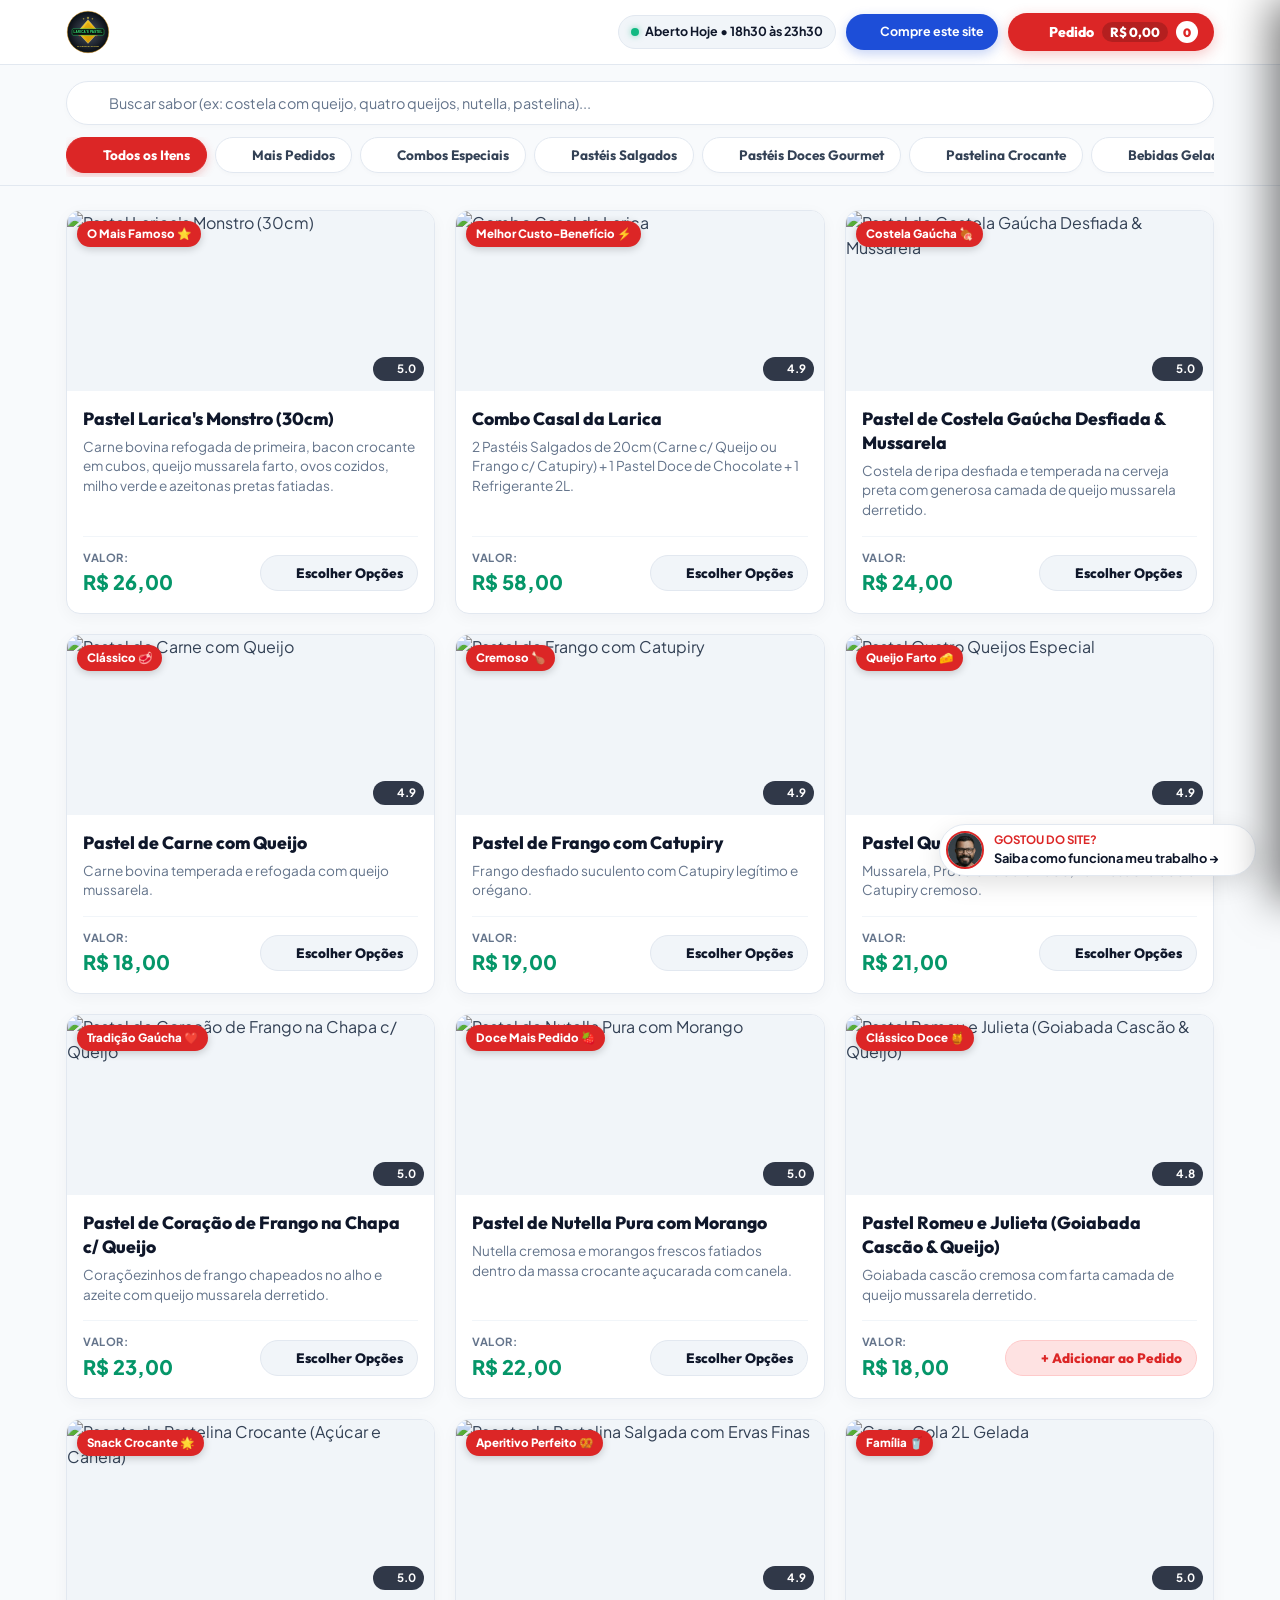
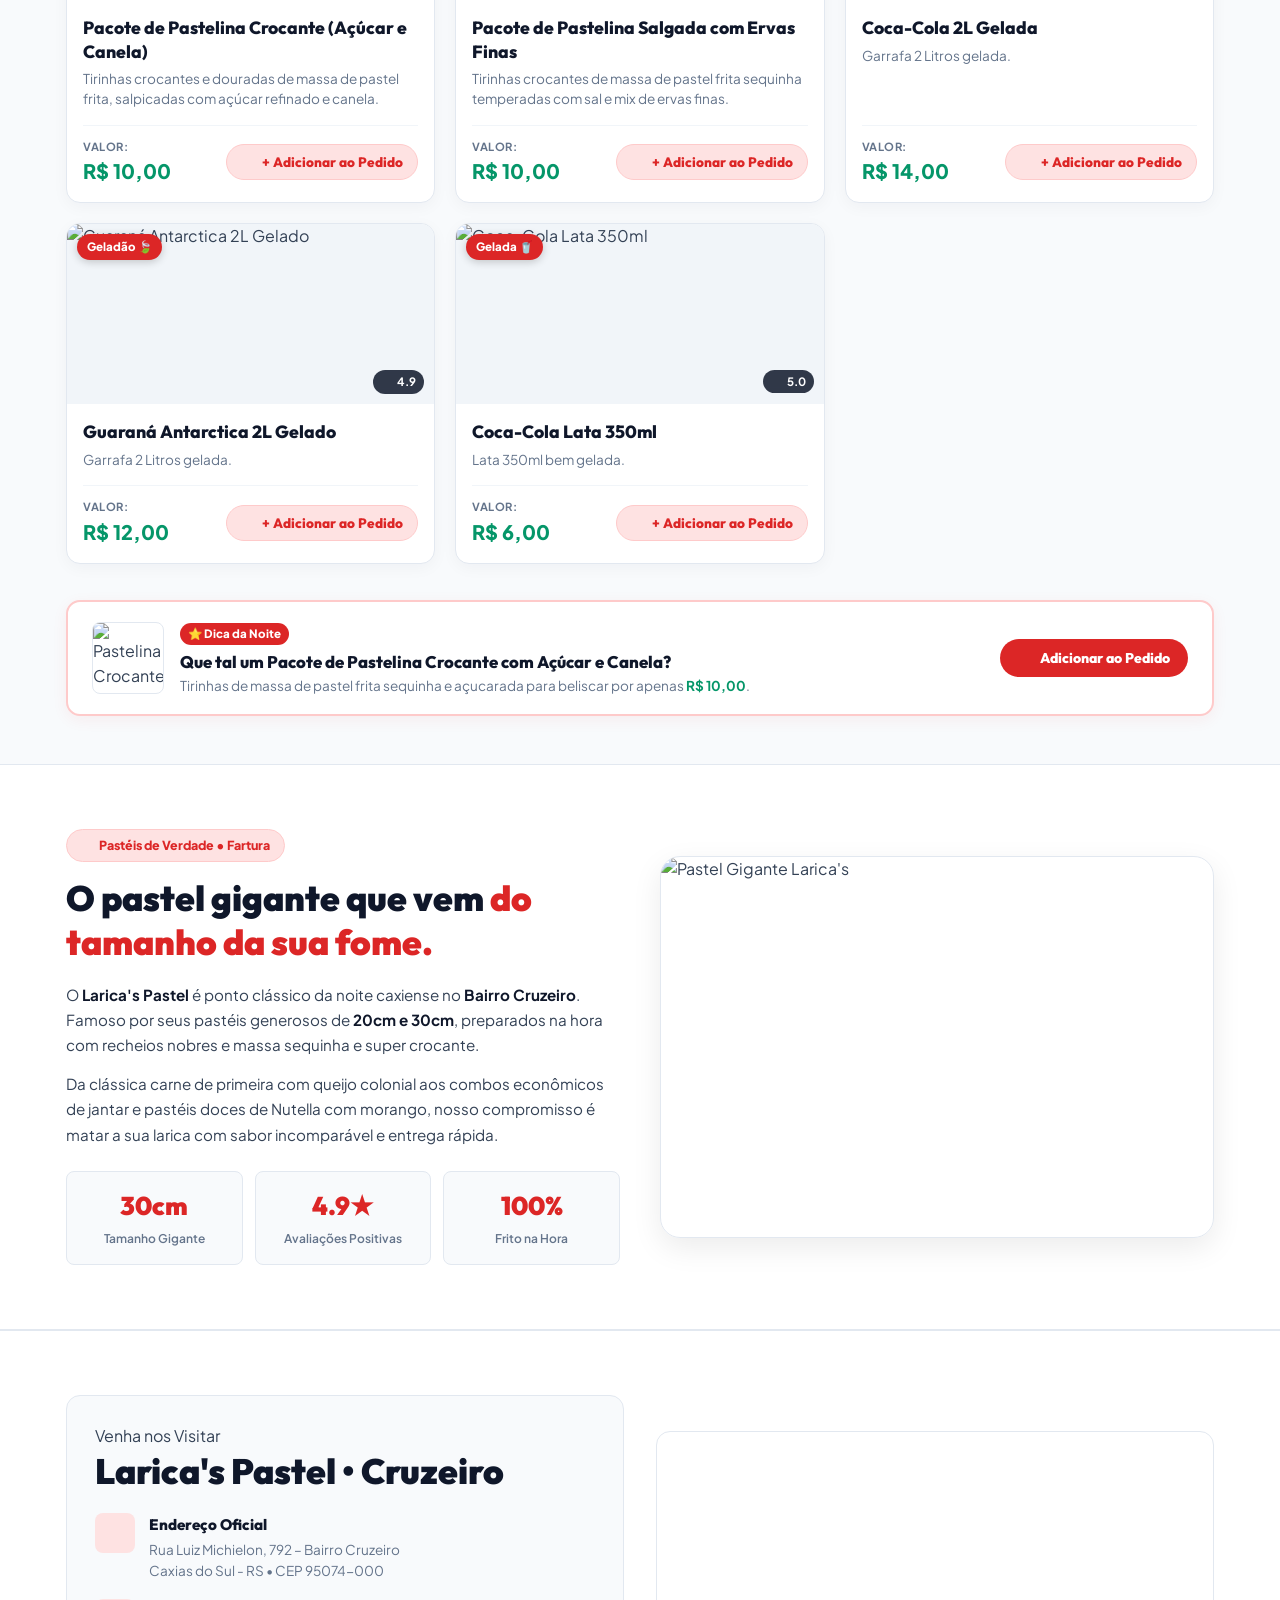
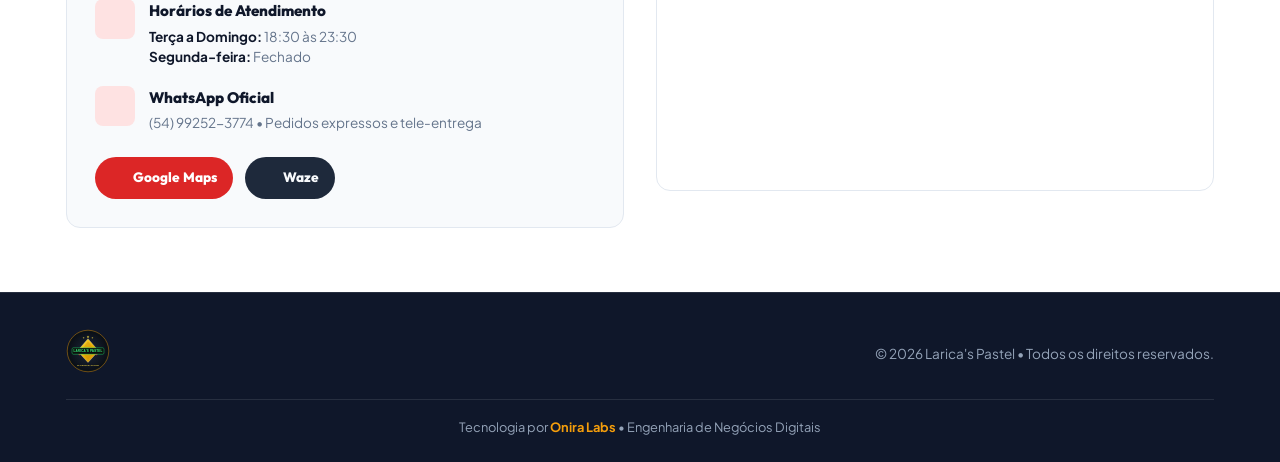
==== commit c1c8572f: "feat(onira-fly): atualizar design master, fotos do botequim e refatorar buona e laricas" ====
--- a/index.html
+++ b/index.html
@@ -3,31 +3,31 @@
 <head>
     <meta charset="UTF-8">
     <meta name="viewport" content="width=device-width, initial-scale=1.0, maximum-scale=1.0, user-scalable=no">
-    <title>Larica's Pastel | Cardápio Digital & Pedidos WhatsApp em Caxias do Sul</title>
-    <meta name="description" content="🥟 Larica's Pastel — O pastel que vem do tamanho da sua fome em Caxias do Sul! Pastéis salgados, doces gourmet, combos e pastelina crocante. Peça rápido direto no WhatsApp!">
-    <meta name="keywords" content="Laricas Pastel, Pastel Caxias do Sul, Pastelaria Cruzeiro Caxias, Cardápio Laricas Pastel, Tele entrega Pastel Caxias, Delivery Pastel">
-
-    <!-- PWA Manifest & Theme Color -->
-    <link rel="manifest" href="manifest.json">
-    <meta name="theme-color" content="#F8FAFC">
-    <meta name="apple-mobile-web-app-capable" content="yes">
-    <meta name="apple-mobile-web-app-status-bar-style" content="default">
-    <link rel="apple-touch-icon" href="assets/logo.svg">
-
-    <!-- Google Fonts -->
+    <title>Larica's Pastel | Pastéis Gigantes &amp; Fritos na Hora em Caxias do Sul</title>
+    <meta name="description" content="🥟 Larica's Pastel — O pastel que vem do tamanho da sua fome em Caxias do Sul! Pastéis salgados, doces gourmet, combos e pastelina crocante no Bairro Cruzeiro. Peça no WhatsApp oficial!">
+    <meta name="theme-color" content="#DC2626">
+
+    <!-- Open Graph / Social -->
+    <meta property="og:type" content="website">
+    <meta property="og:title" content="Larica's Pastel | O Pastel do Tamanho da Sua Fome">
+    <meta property="og:description" content="Cardápio oficial com pastéis recheados de 20cm e 30cm, combos da noite, pastelina e tele-entrega em Caxias do Sul.">
+    <meta property="og:image" content="assets/logo.svg">
+
+    <!-- Google Fonts: Outfit + Plus Jakarta Sans -->
     <link rel="preconnect" href="https://fonts.googleapis.com">
     <link rel="preconnect" href="https://fonts.gstatic.com" crossorigin>
-    <link href="https://fonts.googleapis.com/css2?family=Outfit:wght@500;600;700;800;900&family=Plus+Jakarta+Sans:wght@400;500;600;700;800&display=swap" rel="stylesheet">
+    <link href="https://fonts.googleapis.com/css2?family=Outfit:wght@400;500;600;700;800;900&family=Plus+Jakarta+Sans:wght@400;500;600;700;800&display=swap" rel="stylesheet">
 
     <!-- Lucide Icons -->
     <script src="https://unpkg.com/lucide@latest"></script>
 
     <!-- Stylesheet -->
-    <link rel="stylesheet" href="style.css?v=20260831a">
+    <link rel="stylesheet" href="style.css?v=20260901e">
+    <link rel="manifest" href="manifest.json">
 </head>
 <body>
 
-    <!-- Header Navigation -->
+    <!-- Header Despoluído & Focado (Padrão Onira.fly Master) -->
     <header class="site-header">
         <div class="container nav-container">
             <a href="index.html" class="brand-wrapper" aria-label="Página Inicial Larica's Pastel">
@@ -35,134 +35,194 @@
                 <h1 class="sr-only">Larica's Pastel - Caxias do Sul</h1>
             </a>
 
-            <div class="status-pill">
-                <span class="status-dot"></span>
-                <span id="store-status-text">Aberto Agora • 18:30 às 23:00</span>
-            </div>
-
+            <!-- Status do Estabelecimento & Ações -->
             <div class="nav-actions">
-                <a href="proposta.html" class="nav-link-btn" title="Conheça a proposta do site">Proposta</a>
-
-                <!-- Botão Carrinho Trigger -->
-                <button type="button" class="btn-cart-trigger" id="btn-cart-nav" onclick="window.openCart()" aria-label="Abrir carrinho de pedidos">
-                    <i data-lucide="shopping-bag" style="width:18px; height:18px;"></i>
-                    <span class="cart-label">Carrinho</span>
-                    <span class="cart-total-header" id="cart-total-header">R$ 0,00</span>
+                <div class="status-compact" id="header-status">
+                    <span class="status-dot"></span>
+                    <span id="status-text-header">Aberto Hoje • 18h30 às 23h30</span>
+                </div>
+
+                <!-- Botão Compre esse site (Azul Royal Elétrico de Alto Contraste) -->
+                <a href="proposta.html" class="btn-buy-site" title="Compre esse site pronto para o seu negócio">
+                    <i data-lucide="zap" style="width:14px;height:14px;color:#FEF08A;fill:#FEF08A;"></i>
+                    <span class="btn-buy-text">Compre este site</span>
+                </a>
+
+                <!-- Botão Carrinho Desktop / Mobile -->
+                <button type="button" class="btn-cart-trigger" id="btn-cart-nav" onclick="window.openCart()" aria-label="Ver Carrinho de Compras">
+                    <i data-lucide="shopping-bag" style="width:17px;height:17px;"></i>
+                    <span class="cart-btn-label">Pedido</span>
+                    <span class="cart-total-header" id="cart-total-nav">R$ 0,00</span>
                     <span class="cart-count-badge" id="cart-count">0</span>
                 </button>
             </div>
         </div>
     </header>
 
-    <!-- Compact Brand Identity Strip -->
-    <section class="hero-compact-strip">
-        <div class="container hero-strip-layout">
-            <div class="hero-tagline-col">
-                <span class="hero-tagline-badge">
-                    <i data-lucide="flame" style="width:12px;height:12px;"></i> Frita na Hora
-                </span>
-                <span class="hero-tagline-text">O pastel que vem <span>do tamanho da sua fome!</span></span>
-            </div>
-            <div class="hero-meta-badges">
-                <span class="hero-meta-pill">
-                    <i data-lucide="map-pin" style="width:13px;height:13px;color:var(--primary);"></i> Bairro Cruzeiro
-                </span>
-                <span class="hero-meta-pill">
-                    <i data-lucide="zap" style="width:13px;height:13px;color:var(--accent-green);"></i> Pedido em 2 Toques
-                </span>
-            </div>
+    <!-- Barra de Categorias & Busca Rápida -->
+    <section class="catalog-nav-section">
+        <div class="container">
+            <!-- Busca Integrada -->
+            <div class="search-box-wrap">
+                <i data-lucide="search" class="search-icon"></i>
+                <input type="text" id="search-input" class="search-input" placeholder="Buscar sabor (ex: costela com queijo, quatro queijos, nutella, pastelina)..." oninput="window.handleSearch(event)">
+                <button type="button" class="btn-clear-search" id="btn-clear-search" onclick="window.clearSearch()" style="display:none;" aria-label="Limpar busca">
+                    <i data-lucide="x" style="width:16px;height:16px;"></i>
+                </button>
+            </div>
+
+            <!-- Navegação de Categorias em Pílulas -->
+            <nav class="category-scroll-container" aria-label="Categorias do Cardápio">
+                <div class="category-scroll-pills">
+                    <button type="button" class="cat-pill active" data-category="todos" onclick="window.filterCategory('todos')">
+                        <i data-lucide="utensils" style="width:14px;height:14px;"></i>
+                        <span>Todos os Itens</span>
+                    </button>
+                    <button type="button" class="cat-pill" data-category="promocoes" onclick="window.filterCategory('promocoes')">
+                        <i data-lucide="sparkles" style="width:14px;height:14px;"></i>
+                        <span>Mais Pedidos</span>
+                    </button>
+                    <button type="button" class="cat-pill" data-category="combos" onclick="window.filterCategory('combos')">
+                        <i data-lucide="package" style="width:14px;height:14px;"></i>
+                        <span>Combos Especiais</span>
+                    </button>
+                    <button type="button" class="cat-pill" data-category="salgados" onclick="window.filterCategory('salgados')">
+                        <i data-lucide="flame" style="width:14px;height:14px;"></i>
+                        <span>Pastéis Salgados</span>
+                    </button>
+                    <button type="button" class="cat-pill" data-category="doces" onclick="window.filterCategory('doces')">
+                        <i data-lucide="heart" style="width:14px;height:14px;"></i>
+                        <span>Pastéis Doces Gourmet</span>
+                    </button>
+                    <button type="button" class="cat-pill" data-category="pastelina" onclick="window.filterCategory('pastelina')">
+                        <i data-lucide="sparkles" style="width:14px;height:14px;"></i>
+                        <span>Pastelina Crocante</span>
+                    </button>
+                    <button type="button" class="cat-pill" data-category="bebidas" onclick="window.filterCategory('bebidas')">
+                        <i data-lucide="cup-soda" style="width:14px;height:14px;"></i>
+                        <span>Bebidas Geladas</span>
+                    </button>
+                </div>
+            </nav>
         </div>
     </section>
 
-    <!-- Toolbar: Busca & Categorias -->
-    <section class="catalog-toolbar-section">
-        <div class="container toolbar-layout">
-            <div class="search-box-wrap">
-                <i data-lucide="search" class="search-icon-inside" style="width:18px;height:18px;"></i>
-                <input type="text" class="search-input" placeholder="Buscar sabor de pastel, combo ou bebida..." oninput="window.handleSearch(event)" aria-label="Buscar produtos">
-            </div>
-
-            <div class="category-scroll-pills">
-                <button class="cat-pill active" data-category="todos">
-                    <i data-lucide="grid" style="width:14px;height:14px;"></i>
-                    <span>Todos os Itens</span>
-                </button>
-                <button class="cat-pill" data-category="promocoes">
-                    <i data-lucide="percent" style="width:14px;height:14px;"></i>
-                    <span>Promoções do Dia</span>
-                </button>
-                <button class="cat-pill" data-category="combos">
-                    <i data-lucide="package" style="width:14px;height:14px;"></i>
-                    <span>Combos Especiais</span>
-                </button>
-                <button class="cat-pill" data-category="salgados">
-                    <i data-lucide="utensils" style="width:14px;height:14px;"></i>
-                    <span>Pastéis Salgados</span>
-                </button>
-                <button class="cat-pill" data-category="doces">
-                    <i data-lucide="heart" style="width:14px;height:14px;"></i>
-                    <span>Pastéis Doces Gourmet</span>
-                </button>
-                <button class="cat-pill" data-category="pastelina">
-                    <i data-lucide="sparkles" style="width:14px;height:14px;"></i>
-                    <span>Pastelina Crocante</span>
-                </button>
-                <button class="cat-pill" data-category="bebidas">
-                    <i data-lucide="cup-soda" style="width:14px;height:14px;"></i>
-                    <span>Bebidas Geladas</span>
-                </button>
-            </div>
-        </div>
-    </section>
-
-    <!-- Catálogo de Produtos -->
+    <!-- Main Content: Grid de Produtos & Dica de Pastelina -->
     <main class="catalog-section">
         <div class="container">
-            <div class="products-grid" id="products-grid">
-                <!-- Injetado dinamicamente pelo app.js -->
-            </div>
+
+            <!-- Grid de Produtos -->
+            <div class="catalog-grid" id="catalog-grid">
+                <!-- Injetado dinamicamente via app.js -->
+            </div>
+
+            <!-- Banner de Upsell da Casa (Final do Cardápio) -->
+            <div class="upsell-container" id="upsell-container" style="margin-top: 36px;">
+                <div class="upsell-card">
+                    <div class="upsell-left">
+                        <img src="https://images.unsplash.com/photo-1541529086526-db283c563270?auto=format&fit=crop&w=300&q=80" alt="Pastelina Crocante" class="upsell-img-thumb">
+                        <div class="upsell-info">
+                            <span class="upsell-tag">⭐ Dica da Noite</span>
+                            <h2 class="upsell-title">Que tal um Pacote de Pastelina Crocante com Açúcar e Canela?</h2>
+                            <p class="upsell-sub">Tirinhas de massa de pastel frita sequinha e açucarada para beliscar por apenas <strong>R$ 10,00</strong>.</p>
+                        </div>
+                    </div>
+                    <button type="button" class="btn-upsell-quick" onclick="window.quickAddToCart('laricas-010')">
+                        <i data-lucide="plus-circle" style="width:16px;height:16px;"></i>
+                        <span>Adicionar ao Pedido</span>
+                    </button>
+                </div>
+            </div>
+
         </div>
     </main>
 
-    <!-- Seção de Diferenciais -->
-    <section class="differentials-section">
+    <!-- Diferenciais & Tradição do Larica's -->
+    <section class="story-section">
         <div class="container">
-            <div class="diff-title-wrap">
-                <h3 class="diff-title">Por que pedir na Larica's?</h3>
-                <p class="diff-subtitle">Qualidade artesanal e o melhor atendimento de Caxias do Sul</p>
-            </div>
-
-            <div class="diff-grid">
-                <div class="diff-card">
-                    <div class="diff-icon-wrap">
-                        <i data-lucide="award" style="width:26px;height:26px;"></i>
-                    </div>
-                    <h4>Massa de Verdade</h4>
-                    <p>Feita artesanalmente todos os dias. Frita na temperatura exata para ficar sequinha e crocante.</p>
-                </div>
-
-                <div class="diff-card">
-                    <div class="diff-icon-wrap">
-                        <i data-lucide="layers" style="width:26px;height:26px;"></i>
-                    </div>
-                    <h4>Recheio Farto</h4>
-                    <p>Carne selecionada, frango desfiado suculento e Catupiry legítimo do primeiro ao último pedaço.</p>
-                </div>
-
-                <div class="diff-card">
-                    <div class="diff-icon-wrap">
-                        <i data-lucide="zap" style="width:26px;height:26px;"></i>
-                    </div>
-                    <h4>Pedido em 2 Cliques</h4>
-                    <p>Sem aplicativos pesados ou senhas. Você escolhe, monta seu pastel e manda direto no WhatsApp.</p>
-                </div>
-
-                <div class="diff-card">
-                    <div class="diff-icon-wrap">
-                        <i data-lucide="bike" style="width:26px;height:26px;"></i>
-                    </div>
-                    <h4>Entrega Quentinha</h4>
-                    <p>Embalagem térmica que mantém o pastel estalando de crocante até a porta da sua casa.</p>
+            <div class="story-grid">
+                <div class="story-content">
+                    <span class="story-badge">
+                        <i data-lucide="award" style="width:12px;height:12px;"></i> Pastéis de Verdade • Fartura
+                    </span>
+                    <h2 class="story-title">O pastel gigante que vem <span>do tamanho da sua fome.</span></h2>
+                    <p class="story-p">O <strong>Larica's Pastel</strong> é ponto clássico da noite caxiense no <strong>Bairro Cruzeiro</strong>. Famoso por seus pastéis generosos de <strong>20cm e 30cm</strong>, preparados na hora com recheios nobres e massa sequinha e super crocante.</p>
+                    <p class="story-p">Da clássica carne de primeira com queijo colonial aos combos econômicos de jantar e pastéis doces de Nutella com morango, nosso compromisso é matar a sua larica com sabor incomparável e entrega rápida.</p>
+                    
+                    <div class="story-stats-row">
+                        <div class="stat-box">
+                            <span class="stat-num">30cm</span>
+                            <span class="stat-desc">Tamanho Gigante</span>
+                        </div>
+                        <div class="stat-box">
+                            <span class="stat-num">4.9★</span>
+                            <span class="stat-desc">Avaliações Positivas</span>
+                        </div>
+                        <div class="stat-box">
+                            <span class="stat-num">100%</span>
+                            <span class="stat-desc">Frito na Hora</span>
+                        </div>
+                    </div>
+                </div>
+
+                <div class="story-img-wrap">
+                    <img src="https://images.unsplash.com/photo-1544025162-d76694265947?auto=format&fit=crop&w=800&q=80" alt="Pastel Gigante Larica's" class="story-img">
+                </div>
+            </div>
+        </div>
+    </section>
+
+    <!-- Location & Hours Section -->
+    <section class="location-section">
+        <div class="container">
+            <div class="location-grid">
+                <div class="location-info-card">
+                    <span class="section-tag">Venha nos Visitar</span>
+                    <h3 class="story-title" style="color:var(--text-dark);margin-bottom:20px;">Larica's Pastel • Cruzeiro</h3>
+
+                    <div class="info-row">
+                        <div class="info-icon-box">
+                            <i data-lucide="map-pin" style="width:20px;height:20px;"></i>
+                        </div>
+                        <div class="info-content">
+                            <h4>Endereço Oficial</h4>
+                            <p>Rua Luiz Michielon, 792 – Bairro Cruzeiro<br>Caxias do Sul - RS • CEP 95074-000</p>
+                        </div>
+                    </div>
+
+                    <div class="info-row">
+                        <div class="info-icon-box">
+                            <i data-lucide="clock" style="width:20px;height:20px;"></i>
+                        </div>
+                        <div class="info-content">
+                            <h4>Horários de Atendimento</h4>
+                            <p><strong>Terça a Domingo:</strong> 18:30 às 23:30<br>
+                               <strong>Segunda-feira:</strong> Fechado</p>
+                        </div>
+                    </div>
+
+                    <div class="info-row">
+                        <div class="info-icon-box">
+                            <i data-lucide="phone" style="width:20px;height:20px;"></i>
+                        </div>
+                        <div class="info-content">
+                            <h4>WhatsApp Oficial</h4>
+                            <p>(54) 99252-3774 • Pedidos expressos e tele-entrega</p>
+                        </div>
+                    </div>
+
+                    <div class="location-buttons">
+                        <a href="https://maps.google.com/?q=Larica's+Pastel+Caxias+do+Sul" target="_blank" class="btn-route" rel="noopener noreferrer">
+                            <i data-lucide="navigation" style="width:16px;height:16px;"></i> Google Maps
+                        </a>
+                        <a href="https://waze.com/ul?q=Rua+Luiz+Michielon+792+Caxias+do+Sul" target="_blank" class="btn-route" style="background:#1E293B;color:#F8FAFC;" rel="noopener noreferrer">
+                            <i data-lucide="compass" style="width:16px;height:16px;"></i> Waze
+                        </a>
+                    </div>
+                </div>
+
+                <div class="map-embed-wrap">
+                    <iframe src="https://www.google.com/maps/embed?pb=!1m18!1m12!1m3!1d3483.512389201479!2d-51.1552101!3d-29.1789107!2m3!1f0!2f0!3f0!3m2!1i1024!2i768!4f13.1!3m3!1m2!1s0x951ea2d0c0000001%3A0x1!2sR.+Luiz+Michielon%2C+792+-+Cruzeiro%2C+Caxias+do+Sul+-+RS!5e0!3m2!1spt-BR!2sbr!4v1710000000000!5m2!1spt-BR!2sbr" loading="lazy" referrerpolicy="no-referrer-when-downgrade" title="Mapa Larica's Pastel"></iframe>
                 </div>
             </div>
         </div>
@@ -171,222 +231,221 @@
     <!-- Footer -->
     <footer class="site-footer">
         <div class="container">
-            <div class="footer-grid">
-                <div class="footer-col">
-                    <img src="assets/logo.svg" alt="Larica's Pastel" style="height: 52px; margin-bottom: 12px;">
-                    <p>O pastel que vem do tamanho da sua fome em Caxias do Sul - RS.</p>
-                </div>
-
-                <div class="footer-col">
-                    <h4>Atendimento & Pedidos</h4>
-                    <p><strong>WhatsApp:</strong> <a href="https://wa.me/5554996490510" target="_blank" rel="noopener">(54) 99649-0510</a></p>
-                    <p><strong>Horário:</strong> Terça a Domingo • 18:30 às 23:00</p>
-                </div>
-
-                <div class="footer-col">
-                    <h4>Localização</h4>
-                    <p>Rua Antônio Broilo, 160</p>
-                    <p>Bairro Cruzeiro, Caxias do Sul - RS</p>
-                    <p>CEP 95074-020</p>
-                </div>
-            </div>
-
-            <div class="footer-bottom">
-                <p>© 2026 Larica's Pastel. Todos os direitos reservados. Cardápio Digital desenvolvido com tecnologia <a href="proposta.html">Onira Labs</a>.</p>
+            <div class="footer-content">
+                <div class="footer-brand">
+                    <img src="assets/logo.svg" alt="Larica's Pastel" style="height:44px;">
+                </div>
+                <div class="footer-copy">
+                    &copy; 2026 Larica's Pastel • Todos os direitos reservados.
+                </div>
+            </div>
+            <div class="footer-signature">
+                Tecnologia por <strong>Onira Labs</strong> • Engenharia de Negócios Digitais
             </div>
         </div>
     </footer>
 
-    <!-- MODAL DE CUSTOMIZAÇÃO DE PRODUTO -->
-    <div class="custom-modal-overlay" id="product-modal">
-        <div class="custom-modal-box">
-            <div class="modal-header-img-wrap">
-                <img id="modal-img" src="" alt="Produto" class="modal-header-img">
-                <button class="modal-close-btn" onclick="window.closeProductModal()" aria-label="Fechar modal">
-                    <i data-lucide="x" style="width:18px;height:18px;"></i>
+    <!-- Product Customization Modal -->
+    <div class="product-modal-wrap" id="product-modal" role="dialog" aria-modal="true" aria-labelledby="modal-title">
+        <div class="modal-content-card">
+            <button type="button" class="btn-close-modal" onclick="window.closeProductModal()" aria-label="Fechar modal">
+                <i data-lucide="x" style="width:20px;height:20px;"></i>
+            </button>
+            <div class="modal-hero-img-box">
+                <img id="modal-img" src="" alt="Pastel Larica's">
+                <span class="modal-badge-tag" id="modal-badge"></span>
+            </div>
+            <div class="modal-body-scroll">
+                <h3 class="modal-title" id="modal-title">Nome do Pastel</h3>
+                <p class="modal-desc" id="modal-desc">Descrição dos ingredientes do recheio.</p>
+
+                <!-- Dynamic Options Group -->
+                <div id="modal-options-wrap">
+                    <!-- Injetado dinamicamente via app.js -->
+                </div>
+
+                <!-- Observações do Cliente -->
+                <div class="modal-obs-box">
+                    <label for="modal-obs" class="modal-obs-label">
+                        <i data-lucide="message-square" style="width:14px;height:14px;"></i> Alguma observação especial?
+                    </label>
+                    <textarea id="modal-obs" class="modal-obs-input" placeholder="Ex: Fritar bem sequinho, caprichar no queijo, sem orégano..."></textarea>
+                </div>
+            </div>
+
+            <!-- Modal Action Footer -->
+            <div class="modal-footer-action">
+                <div class="modal-qty-selector">
+                    <button type="button" class="btn-qty" onclick="window.modalQtyDec()" aria-label="Diminuir quantidade">-</button>
+                    <span class="qty-num" id="modal-qty-num">1</span>
+                    <button type="button" class="btn-qty" onclick="window.modalQtyInc()" aria-label="Aumentar quantidade">+</button>
+                </div>
+                <button type="button" class="btn-add-modal-submit" onclick="window.addToCartModal()">
+                    <span class="btn-text">Adicionar ao Pedido</span>
+                    <span class="btn-price-val" id="modal-subtotal-price">R$ 0,00</span>
                 </button>
             </div>
-
-            <div class="modal-scroll-body">
-                <div>
-                    <span class="card-badge" id="modal-badge" style="position:static;display:inline-block;margin-bottom:8px;"></span>
-                    <h3 class="modal-title" id="modal-title">Nome do Pastel</h3>
-                    <p class="modal-desc" id="modal-desc">Descrição do recheio</p>
-                </div>
-
-                <!-- Seção de Tamanhos -->
-                <div id="modal-sizes-section">
-                    <h4 class="modal-section-title">1. Escolha o Tamanho:</h4>
-                    <div class="size-options-grid" id="modal-sizes-list"></div>
-                </div>
-
-                <!-- Seção de Adicionais -->
-                <div id="modal-adicionais-section">
-                    <h4 class="modal-section-title">2. Quer Adicionar Algo a Mais?</h4>
-                    <div class="adds-options-grid" id="modal-adicionais-list"></div>
-                </div>
-
-                <!-- Observação -->
-                <div>
-                    <h4 class="modal-section-title">3. Alguma Observação?</h4>
-                    <textarea class="obs-textarea" id="modal-obs-input" placeholder="Ex: Sem orégano, bem passado, maionese à parte..."></textarea>
-                </div>
-            </div>
-
-            <div class="modal-footer">
-                <button class="btn-confirm-add" onclick="window.addConfiguredProductToCart()">
-                    <span>Adicionar ao Pedido</span>
-                    <span id="modal-total-btn-price">R$ 0,00</span>
-                </button>
-            </div>
         </div>
     </div>
 
-    <!-- CART DRAWER MASTER (PADRÃO CLAEM MASTER ONIRA LABS) -->
+    <!-- Cart Overlay & Drawer (Padrão Master Onira.fly) -->
     <div class="cart-overlay" id="cart-overlay" onclick="window.closeCart()"></div>
-    
-    <aside class="cart-drawer" id="cart-drawer" aria-label="Carrinho de Compras">
+    <aside class="cart-drawer" id="cart-drawer" role="dialog" aria-modal="true" aria-labelledby="cart-drawer-title">
+        <!-- Header da Gaveta em 3 Colunas -->
         <div class="cart-header">
-            <div class="cart-header-title-box">
-                <i data-lucide="shopping-bag" style="color:var(--primary); width:20px; height:20px;"></i>
-                <h3 class="cart-header-title">Meu Pedido</h3>
-            </div>
-            
-            <div style="display:flex; align-items:center; gap:8px;">
-                <button type="button" class="btn-continue-shopping" onclick="window.askClearCart()" title="Limpar pedido" style="background:rgba(255,255,255,0.06); border-color:rgba(255,255,255,0.15); color:#CBD5E1;">
-                    <i data-lucide="trash-2" style="width:13px;height:13px;"></i>
-                    <span>Limpar</span>
-                </button>
-                
-                <!-- Botão Laranja Continuar Escolhendo -->
-                <button type="button" class="btn-continue-shopping" onclick="window.closeCart()">
-                    <span>Fechar</span>
-                    <i data-lucide="arrow-right" style="width:14px;height:14px;"></i>
-                </button>
-            </div>
-        </div>
-
-        <div class="cart-body">
-            <!-- Mensagem de Carrinho Vazio -->
-            <div class="cart-empty-msg" id="cart-empty-msg">
-                <i data-lucide="shopping-cart" style="width: 48px; height: 48px; color: #475569; margin-bottom: 12px;"></i>
-                <h4 style="color:#FFF; font-size:1.1rem; margin-bottom:6px;">Seu pedido está vazio</h4>
-                <p style="font-size:0.85rem; color:#94A3B8;">Escolha seus pastéis favoritos no cardápio e adicione aqui.</p>
-            </div>
-
-            <!-- Lista de Itens do Pedido (Expansível) -->
-            <div class="cart-items-container" id="cart-items-container"></div>
-
-            <!-- Seção de Finalização e Formulário (Apenas visível se houver itens) -->
-            <div id="cart-footer-section" style="display:none;">
-                
-                <!-- Tipo de Pedido -->
-                <div class="checkout-section-block">
-                    <h4 class="checkout-block-title">Como deseja receber?</h4>
-                    <div class="order-type-toggle">
-                        <button type="button" class="type-toggle-btn active" id="btn-type-delivery" onclick="window.setOrderType('delivery')">
-                            🛵 Entrega (Delivery)
+            <button type="button" class="btn-continue-shopping" onclick="window.closeCart()" aria-label="Voltar para o Cardápio">
+                <i data-lucide="arrow-left" style="width:15px;height:15px;"></i>
+                <span>Cardápio</span>
+            </button>
+
+            <div class="cart-header-title" id="cart-drawer-title">
+                <i data-lucide="shopping-bag" style="width:17px;height:17px;color:#10B981;"></i>
+                <span>Seu Pedido Larica's</span>
+            </div>
+
+            <button type="button" class="btn-clear-cart-circle" onclick="window.clearCart()" title="Limpar pedido" aria-label="Limpar pedido">
+                <i data-lucide="trash-2" style="width:16px;height:16px;"></i>
+            </button>
+        </div>
+
+        <!-- Corpo com Rolagem Unificada -->
+        <div class="cart-body-scroll">
+            <div class="cart-empty-state" id="cart-empty-state">
+                <i data-lucide="shopping-bag" style="width:48px;height:48px;color:#DC2626;margin-bottom:12px;"></i>
+                <h4>Seu carrinho está vazio</h4>
+                <p>Que tal um pastel gigante de Costela com Queijo ou um Combo Casal?</p>
+                <button type="button" class="btn-empty-back" onclick="window.closeCart()">Ver Cardápio</button>
+            </div>
+
+            <div class="cart-items-container" id="cart-items-container">
+                <!-- Injetado dinamicamente via app.js -->
+            </div>
+
+            <!-- Checkout Form Section -->
+            <div class="cart-checkout-section" id="cart-checkout-section" style="display:none;">
+                <div class="checkout-group">
+                    <label class="checkout-group-title">
+                        <i data-lucide="bike" style="width:16px;height:16px;"></i> Tipo de Atendimento
+                    </label>
+                    <div class="delivery-type-pills">
+                        <button type="button" class="type-pill active" id="btn-type-delivery" onclick="window.selectDeliveryType('delivery')">
+                            <i data-lucide="truck" style="width:16px;height:16px;"></i>
+                            <span>Tele-Entrega</span>
                         </button>
-                        <button type="button" class="type-toggle-btn" id="btn-type-pickup" onclick="window.setOrderType('pickup')">
-                            🏬 Retirada no Balcão
+                        <button type="button" class="type-pill" id="btn-type-retirada" onclick="window.selectDeliveryType('retirada')">
+                            <i data-lucide="store" style="width:16px;height:16px;"></i>
+                            <span>Retirada no Balcão</span>
                         </button>
                     </div>
-
-                    <div class="form-group-cart">
-                        <label class="form-label-cart" for="cust-name">Seu Nome Completo:</label>
-                        <input type="text" class="form-input-cart" id="cust-name" placeholder="Ex: Jefferson Motta" required>
-                    </div>
-
-                    <!-- Endereço de Entrega -->
-                    <div id="delivery-address-section">
-                        <div class="form-group-cart" style="margin-top:8px;">
-                            <label class="form-label-cart" for="delivery-zone-select">Bairro em Caxias do Sul:</label>
-                            <select class="form-select-cart" id="delivery-zone-select"></select>
-                        </div>
-
-                        <div class="form-group-cart" style="margin-top:8px;">
-                            <label class="form-label-cart" for="cust-address">Endereço (Rua e Número):</label>
-                            <input type="text" class="form-input-cart" id="cust-address" placeholder="Ex: Rua Antônio Broilo, 160">
-                        </div>
-
-                        <div class="form-group-cart" style="margin-top:8px;">
-                            <label class="form-label-cart" for="cust-complement">Complemento / Apto / Ponto de Referência:</label>
-                            <input type="text" class="form-input-cart" id="cust-complement" placeholder="Ex: Casa, Apto 201">
-                        </div>
-                    </div>
-                </div>
-
-                <!-- Forma de Pagamento (Apenas Sinalização sem Chave Pix Exposta) -->
-                <div class="checkout-section-block" style="margin-top:12px;">
-                    <h4 class="checkout-block-title">Forma de Pagamento</h4>
-                    <div class="payment-options-grid">
-                        <div class="payment-option-card selected" data-payment="pix" onclick="window.setPaymentMethod('pix')">
-                            ⚡ Pix
-                        </div>
-                        <div class="payment-option-card" data-payment="card" onclick="window.setPaymentMethod('card')">
-                            💳 Cartão
-                        </div>
-                        <div class="payment-option-card" data-payment="money" onclick="window.setPaymentMethod('money')">
-                            💵 Dinheiro
-                        </div>
-                    </div>
-
-                    <!-- Box Dinheiro (Troco) -->
-                    <div class="form-group-cart" id="money-change-box" style="display:none; margin-top:10px;">
-                        <label class="form-label-cart" for="cust-troco">Precisa de troco para quanto?</label>
-                        <input type="text" class="form-input-cart" id="cust-troco" placeholder="Ex: R$ 50,00 (ou deixe em branco se não precisar)">
-                    </div>
-                </div>
-
-                <!-- Resumo dos Valores -->
-                <div class="cart-totals-summary">
-                    <div class="totals-row">
-                        <span>Subtotal dos Itens:</span>
-                        <span id="cart-subtotal-val">R$ 0,00</span>
-                    </div>
-                    <div class="totals-row" id="delivery-fee-row">
-                        <span>Taxa de Entrega:</span>
-                        <span id="cart-delivery-fee-val">R$ 6,00</span>
-                    </div>
-                    <div class="totals-row final">
-                        <span>Total do Pedido:</span>
-                        <span class="total-emerald" id="cart-final-total-val">R$ 0,00</span>
-                    </div>
-                </div>
-
-                <!-- Botão Enviar Pedido no WhatsApp -->
-                <button type="button" class="btn-submit-order-whatsapp" onclick="window.checkoutOrder()">
-                    <i data-lucide="send" style="width:18px;height:18px;"></i>
+                </div>
+
+                <div class="checkout-group" id="delivery-zone-group">
+                    <label for="delivery-neighborhood-select" class="checkout-group-title">
+                        <i data-lucide="map-pin" style="width:16px;height:16px;"></i> Bairro em Caxias do Sul
+                    </label>
+                    <select id="delivery-neighborhood-select" class="form-select" onchange="window.handleZoneChange(event)">
+                        <!-- Injetado via app.js -->
+                    </select>
+                </div>
+
+                <div class="checkout-group">
+                    <label class="checkout-group-title">
+                        <i data-lucide="user" style="width:16px;height:16px;"></i> Identificação na Comanda
+                    </label>
+                    <input type="text" id="client-name" class="form-input" placeholder="Seu Nome Completo" required>
+                    
+                    <div id="delivery-address-group" style="margin-top: 10px;">
+                        <input type="text" id="client-address" class="form-input" placeholder="Rua, Número, Apto / Bloco, Ponto de Referência">
+                    </div>
+                </div>
+
+                <div class="checkout-group">
+                    <label class="checkout-group-title">
+                        <i data-lucide="credit-card" style="width:16px;height:16px;"></i> Forma de Pagamento
+                    </label>
+                    <div class="payment-method-pills">
+                        <button type="button" class="pay-pill active" id="btn-pay-pix" onclick="window.selectPayment('pix')">
+                            <i data-lucide="qr-code" style="width:16px;height:16px;"></i>
+                            <span>Pix</span>
+                        </button>
+                        <button type="button" class="pay-pill" id="btn-pay-cartao" onclick="window.selectPayment('cartao')">
+                            <i data-lucide="credit-card" style="width:16px;height:16px;"></i>
+                            <span>Cartão</span>
+                        </button>
+                        <button type="button" class="pay-pill" id="btn-pay-dinheiro" onclick="window.selectPayment('dinheiro')">
+                            <i data-lucide="banknote" style="width:16px;height:16px;"></i>
+                            <span>Dinheiro</span>
+                        </button>
+                    </div>
+
+                    <div id="cash-change-group" style="display:none; margin-top: 10px;">
+                        <input type="text" id="cash-change-value" class="form-input" placeholder="Precisa de troco para quanto? (Ex: R$ 50,00)">
+                    </div>
+                </div>
+
+                <div class="cart-summary-box">
+                    <div class="summary-line">
+                        <span>Subtotal dos Itens</span>
+                        <strong id="cart-summary-subtotal">R$ 0,00</strong>
+                    </div>
+                    <div class="summary-line">
+                        <span>Taxa de Entrega</span>
+                        <strong id="cart-summary-fee">R$ 8,00</strong>
+                    </div>
+                    <div class="summary-line total-line">
+                        <span>Total do Pedido</span>
+                        <strong class="total-price-emerald" id="cart-summary-total">R$ 0,00</strong>
+                    </div>
+                </div>
+
+                <button type="button" class="btn-checkout-whatsapp" onclick="window.sendOrderWhatsApp()">
+                    <i data-lucide="send" style="width:20px;height:20px;"></i>
                     <span>Enviar Pedido no WhatsApp</span>
                 </button>
 
-                <!-- Assinatura Onira Labs -->
-                <div class="cart-onira-signature">
-                    Tecnologia por <strong>Onira Labs</strong> • Sem Taxas de Marketplace
+                <div class="cart-footer-signature">
+                    Cardápio &amp; Tecnologia por <strong>Onira Labs</strong>
                 </div>
             </div>
         </div>
     </aside>
 
-    <!-- WIDGET FLUTUANTE DE PROPOSTA (.onira-cta) -->
-    <div class="onira-cta" id="onira-cta">
-        <a class="onira-cta-link" href="proposta.html" rel="nofollow">
-            <img src="assets/jeff-avatar.webp" alt="Jefferson Motta, Onira Labs" class="onira-cta-avatar" width="38" height="38">
-            <span class="onira-cta-text">
+    <!-- Barra Flutuante Mobile do Pedido -->
+    <div class="cart-floating-bar" id="cart-floating-bar" onclick="window.openCart()" style="display:none;">
+        <div class="floating-bar-left">
+            <span class="floating-badge-count" id="floating-bar-count">1 item</span>
+            <span class="floating-bar-label">Ver Pedido</span>
+        </div>
+        <div class="floating-bar-right">
+            <span class="floating-bar-price" id="floating-bar-total">R$ 0,00</span>
+            <i data-lucide="chevron-right" style="width:18px;height:18px;"></i>
+        </div>
+    </div>
+
+    <!-- Floating Proposal Widget (.onira-cta) -->
+    <div class="onira-cta">
+        <a href="proposta.html" class="onira-cta-link" title="Saiba como funciona meu trabalho">
+            <img src="assets/jeff-avatar.webp" alt="Jefferson Motta - Onira Labs" class="onira-cta-avatar" onerror="this.src='../../assets/jeff-avatar.webp';">
+            <div class="onira-cta-text-wrap">
                 <span class="onira-cta-hook">Gostou do site?</span>
-                <span class="onira-cta-call">Saiba como funciona meu trabalho →</span>
-            </span>
+                <span class="onira-cta-call">Saiba como funciona meu trabalho &rarr;</span>
+            </div>
         </a>
-        <button type="button" class="onira-cta-close" id="onira-cta-close" aria-label="Recolher convite" title="Recolher">
-            <i data-lucide="chevron-right"></i>
+        <button type="button" class="onira-cta-close" onclick="window.toggleOniraCta()" title="Recolher tag" aria-label="Recolher tag">
+            <i data-lucide="x" style="width:14px;height:14px;"></i>
         </button>
-        <a class="onira-cta-collapsed-pill" href="proposta.html" id="onira-cta-collapsed" aria-label="Ver Proposta">
-            <i data-lucide="briefcase"></i>
-            <span>Compre esse site</span>
-        </a>
+        <div class="onira-cta-collapsed-tag" onclick="window.toggleOniraCta()">
+            <i data-lucide="briefcase" style="width:14px;height:14px;"></i>
+            <span>💼 Compre esse site</span>
+        </div>
     </div>
 
-    <!-- Scripts -->
-    <script src="app.js?v=20260831a"></script>
+    <!-- Script Application -->
+    <script src="app.js?v=20260901e"></script>
+    <script>
+        if ('serviceWorker' in navigator) {
+            navigator.serviceWorker.register('sw.js').catch(err => console.log('SW falhou:', err));
+        }
+    </script>
 </body>
 </html>
--- a/style.css
+++ b/style.css
@@ -1,61 +1,53 @@
-/* ==========================================================================
-   LARICA'S PASTEL - DESIGN SYSTEM & STYLESHEET (LIGHT THEME MASTER)
-   Rua Antônio Broilo, 160 • Bairro Cruzeiro, Caxias do Sul - RS
-   Powered by Onira Labs
-   ========================================================================== */
+/**
+ * Larica's Pastel - Style System & Responsive Architecture
+ * Onira Labs Master Standard (Clean Light Theme)
+ * Identidade: Vermelho Carmim & Âmbar (#DC2626 / #D97706), Carvão (#0F172A), Esmeralda (#059669)
+ */
 
 :root {
-    /* Base Color Palette (Clean Light Theme) */
+    --primary: #DC2626;            /* Vermelho Carmim Larica's */
+    --primary-hover: #B91C1C;
+    --primary-dark: #991B1B;
+    --primary-light: #FEE2E2;
+    --primary-border: #FECACA;
+    
+    --secondary: #0F172A;          /* Carvão Escuro */
+    --secondary-hover: #1E293B;
+    --secondary-light: #F1F5F9;
+
+    --accent-amber: #D97706;
+    --accent-yellow: #F59E0B;
+    
+    --emerald: #059669;
+    --emerald-light: #10B981;
+    --emerald-bg: #ECFDF5;
+    --emerald-border: rgba(16, 185, 129, 0.3);
+
     --bg-page: #F8FAFC;
     --bg-card: #FFFFFF;
-    --bg-card-hover: #F1F5F9;
-    --bg-header: rgba(255, 255, 255, 0.96);
-    --bg-surface: #F1F5F9;
-
-    /* Brand Primary Accent (Amber / Warm Gold) */
-    --primary: #F59E0B;
-    --primary-hover: #D97706;
-    --primary-glow: rgba(245, 158, 11, 0.25);
-    --primary-light: #FEF3C7;
-
-    /* System Accents */
-    --accent-red: #EF4444;
-    --accent-green: #10B981;
-    --accent-green-light: #ECFDF5;
-    --accent-green-border: #A7F3D0;
-    --accent-gold: #F59E0B;
-    --accent-cyan: #38BDF8;
-
-    /* Typography Colors (High Contrast) */
+    --bg-dark-drawer: #0F172A;
+    --bg-dark-card: #1E293B;
+    
     --text-dark: #0F172A;
     --text-main: #334155;
     --text-muted: #64748B;
-    --text-dim: #94A3B8;
-    --text-light: #FFFFFF;
-
-    /* Borders & Shadows */
+    
     --border: #E2E8F0;
     --border-light: #F1F5F9;
-    --border-highlight: rgba(245, 158, 11, 0.4);
-
-    --shadow-sm: 0 2px 8px rgba(0, 0, 0, 0.04);
-    --shadow-card: 0 4px 18px rgba(15, 23, 42, 0.06);
-    --shadow-card-hover: 0 10px 25px rgba(15, 23, 42, 0.1);
-    --shadow-drawer: -10px 0 35px rgba(0, 0, 0, 0.45);
-
-    /* Fonts */
-    --font-heading: 'Outfit', -apple-system, sans-serif;
-    --font-body: 'Plus Jakarta Sans', -apple-system, sans-serif;
-
-    /* Radii */
+
+    --font-heading: 'Outfit', -apple-system, BlinkMacSystemFont, sans-serif;
+    --font-body: 'Plus Jakarta Sans', -apple-system, BlinkMacSystemFont, sans-serif;
+    --font-price: 'Plus Jakarta Sans', -apple-system, BlinkMacSystemFont, sans-serif;
+
     --radius-sm: 8px;
     --radius-md: 14px;
     --radius-lg: 20px;
     --radius-pill: 9999px;
-}
-
-/* Reset & Accessibility */
-* {
+    --shadow-soft: 0 4px 16px rgba(15, 23, 42, 0.04);
+    --shadow-hover: 0 10px 24px rgba(15, 23, 42, 0.08);
+}
+
+*, *::before, *::after {
     margin: 0;
     padding: 0;
     box-sizing: border-box;
@@ -65,18 +57,25 @@
 html {
     scroll-behavior: smooth;
     font-size: 16px;
+    background-color: var(--bg-page);
 }
 
 body {
     background-color: var(--bg-page);
     color: var(--text-main);
     font-family: var(--font-body);
-    line-height: 1.5;
+    line-height: 1.55;
     -webkit-font-smoothing: antialiased;
     overflow-x: hidden;
 }
 
-/* Screen reader only utility */
+.container {
+    width: 100%;
+    max-width: 1180px;
+    margin: 0 auto;
+    padding: 0 16px;
+}
+
 .sr-only {
     position: absolute;
     width: 1px;
@@ -86,42 +85,22 @@
     overflow: hidden;
     clip: rect(0, 0, 0, 0);
     white-space: nowrap;
-    border: 0;
-}
-
-button {
-    font-family: inherit;
-    cursor: pointer;
-    border: none;
-    background: none;
-}
-
-img {
-    max-width: 100%;
-    display: block;
-}
-
-.container {
-    width: 100%;
-    max-width: 1200px;
-    margin: 0 auto;
-    padding: 0 18px;
+    border-width: 0;
 }
 
 /* ==========================================================================
-   HEADER NAVIGATION (CLEAN LIGHT THEME)
+   Header & Top Bar (Padrão Onira.fly Master)
    ========================================================================== */
 .site-header {
+    background: rgba(255, 255, 255, 0.96);
+    backdrop-filter: blur(12px);
+    -webkit-backdrop-filter: blur(12px);
+    border-bottom: 1px solid var(--border);
     position: sticky;
     top: 0;
-    z-index: 1000;
-    background: var(--bg-header);
-    backdrop-filter: blur(12px);
-    border-bottom: 1px solid var(--border);
-    height: 70px;
-    display: flex;
-    align-items: center;
-    box-shadow: 0 2px 10px rgba(0, 0, 0, 0.03);
+    z-index: 900;
+    padding: 10px 0;
+    transition: all 0.25s ease;
 }
 
 .nav-container {
@@ -135,833 +114,1063 @@
     display: flex;
     align-items: center;
     text-decoration: none;
+    gap: 10px;
     flex-shrink: 0;
 }
 
 .brand-logo-img {
-    height: 46px;
-    width: auto;
+    height: 44px;
+    max-width: 220px;
     object-fit: contain;
-}
-
-/* Status Badge */
-.status-pill {
-    display: flex;
-    align-items: center;
-    gap: 8px;
-    padding: 6px 14px;
-    background: var(--accent-green-light);
-    border: 1px solid var(--accent-green-border);
-    border-radius: var(--radius-pill);
-    font-size: 0.8rem;
+    transition: transform 0.25s ease;
+}
+
+.brand-wrapper:hover .brand-logo-img {
+    transform: scale(1.02);
+}
+
+.nav-actions {
+    display: flex;
+    align-items: center;
+    gap: 10px;
+}
+
+.status-compact {
+    display: flex;
+    align-items: center;
+    gap: 6px;
+    background: #F1F5F9;
+    border: 1px solid var(--border);
+    padding: 6px 12px;
+    border-radius: var(--radius-pill);
+    font-size: 0.78rem;
     font-weight: 700;
-    color: #065F46;
-    white-space: nowrap;
+    color: var(--text-dark);
 }
 
 .status-dot {
     width: 8px;
     height: 8px;
     border-radius: 50%;
-    background: var(--accent-green);
-    box-shadow: 0 0 10px rgba(16, 185, 129, 0.6);
-}
-
-.nav-actions {
+    background: #10B981;
+    box-shadow: 0 0 6px rgba(16, 185, 129, 0.5);
+    animation: statusPulse 2s infinite;
+}
+
+@keyframes statusPulse {
+    0% { transform: scale(0.95); opacity: 0.8; }
+    50% { transform: scale(1.15); opacity: 1; }
+    100% { transform: scale(0.95); opacity: 0.8; }
+}
+
+.btn-buy-site {
+    display: inline-flex;
+    align-items: center;
+    gap: 6px;
+    background: #1D4ED8;
+    color: #FFFFFF;
+    text-decoration: none;
+    padding: 8px 14px;
+    border-radius: var(--radius-pill);
+    font-size: 0.78rem;
+    font-weight: 700;
+    border: none;
+    box-shadow: 0 4px 12px rgba(29, 78, 216, 0.25);
+    transition: all 0.2s ease;
+}
+
+.btn-buy-site:hover {
+    background: #2563EB;
+    transform: translateY(-1px);
+}
+
+.btn-cart-trigger {
     display: flex;
     align-items: center;
     gap: 8px;
-    flex-shrink: 0;
-}
-
-.nav-link-btn {
-    display: inline-flex;
-    align-items: center;
-    justify-content: center;
-    padding: 8px 14px;
-    background: #F1F5F9;
-    color: var(--text-dark);
-    border: 1px solid var(--border);
-    border-radius: var(--radius-sm);
-    font-size: 0.82rem;
-    font-weight: 700;
-    text-decoration: none;
+    background: var(--primary);
+    color: #FFFFFF;
+    border: none;
+    padding: 8px 16px;
+    border-radius: var(--radius-pill);
+    font-family: var(--font-heading);
+    font-size: 0.88rem;
+    font-weight: 800;
+    cursor: pointer;
+    box-shadow: 0 4px 14px rgba(220, 38, 38, 0.25);
     transition: all 0.2s ease;
-    white-space: nowrap;
-}
-
-.nav-link-btn:hover {
-    background: var(--primary-light);
-    color: #B45309;
-    border-color: #FDE68A;
-}
-
-/* Cart Trigger Button */
-.btn-cart-trigger {
-    display: flex;
-    align-items: center;
-    gap: 8px;
-    padding: 8px 16px;
-    background: var(--primary);
-    color: #FFFFFF;
-    border-radius: var(--radius-pill);
-    font-family: var(--font-heading);
-    font-weight: 800;
-    font-size: 0.9rem;
-    box-shadow: 0 4px 14px var(--primary-glow);
-    transition: all 0.2s cubic-bezier(0.16, 1, 0.3, 1);
-    white-space: nowrap;
 }
 
 .btn-cart-trigger:hover {
     background: var(--primary-hover);
-    transform: translateY(-2px);
-    box-shadow: 0 6px 18px rgba(245, 158, 11, 0.4);
-}
-
-.cart-label {
-    display: inline-block;
+    transform: translateY(-1px);
 }
 
 .cart-total-header {
+    background: rgba(0, 0, 0, 0.18);
+    padding: 2px 8px;
+    border-radius: var(--radius-pill);
+    font-size: 0.82rem;
+    font-weight: 800;
+}
+
+.cart-count-badge {
+    background: #FFFFFF;
+    color: var(--primary);
+    min-width: 22px;
+    height: 22px;
+    padding: 0 6px;
+    border-radius: var(--radius-pill);
+    font-size: 0.75rem;
     font-weight: 900;
-    color: #FFFFFF;
-    letter-spacing: -0.01em;
-}
-
-.cart-count-badge {
-    background: rgba(0, 0, 0, 0.3);
-    color: #FFFFFF;
-    font-size: 0.78rem;
-    font-weight: 900;
-    padding: 2px 8px;
-    border-radius: var(--radius-pill);
-    min-width: 22px;
-    text-align: center;
+    display: flex;
+    align-items: center;
+    justify-content: center;
 }
 
 /* ==========================================================================
-   ULTRA-COMPACT HERO / IDENTITY STRIP (INSTANT ACCESS)
+   Catalog Nav Section: Busca & Categorias
    ========================================================================== */
-.hero-compact-strip {
-    background: #FFFFFF;
+.catalog-nav-section {
+    padding: 16px 0 8px 0;
+    position: sticky;
+    top: 65px;
+    background: rgba(248, 250, 252, 0.95);
+    backdrop-filter: blur(12px);
+    -webkit-backdrop-filter: blur(12px);
+    z-index: 850;
     border-bottom: 1px solid var(--border);
-    padding: 12px 0;
-}
-
-.hero-strip-layout {
-    display: flex;
-    align-items: center;
-    justify-content: space-between;
-    flex-wrap: wrap;
-    gap: 10px;
-}
-
-.hero-tagline-col {
-    display: flex;
-    align-items: center;
-    gap: 10px;
-}
-
-.hero-tagline-badge {
-    display: inline-flex;
-    align-items: center;
-    gap: 6px;
-    padding: 4px 10px;
-    background: var(--primary-light);
-    border: 1px solid #FDE68A;
-    border-radius: var(--radius-pill);
-    color: #B45309;
-    font-size: 0.75rem;
-    font-weight: 800;
-    text-transform: uppercase;
-}
-
-.hero-tagline-text {
-    font-family: var(--font-heading);
-    font-size: 0.95rem;
-    font-weight: 800;
-    color: var(--text-dark);
-}
-
-.hero-tagline-text span {
-    color: #D97706;
-}
-
-.hero-meta-badges {
-    display: flex;
-    align-items: center;
-    gap: 12px;
-}
-
-.hero-meta-pill {
-    display: inline-flex;
-    align-items: center;
-    gap: 6px;
-    font-size: 0.78rem;
-    font-weight: 600;
-    color: var(--text-muted);
-}
-
-/* ==========================================================================
-   CATALOG TOOLBAR (SEARCH & CATEGORIES)
-   ========================================================================== */
-.catalog-toolbar-section {
-    position: sticky;
-    top: 70px;
-    z-index: 900;
-    background: rgba(248, 250, 252, 0.97);
-    backdrop-filter: blur(10px);
-    border-bottom: 1px solid var(--border);
-    padding: 12px 0;
-}
-
-.toolbar-layout {
-    display: flex;
-    flex-direction: column;
-    gap: 12px;
 }
 
 .search-box-wrap {
     position: relative;
-    width: 100%;
-}
-
-.search-icon-inside {
+    display: flex;
+    align-items: center;
+    margin-bottom: 12px;
+}
+
+.search-icon {
     position: absolute;
     left: 14px;
-    top: 50%;
-    transform: translateY(-50%);
-    color: var(--text-muted);
+    width: 18px;
+    height: 18px;
+    color: var(--primary);
     pointer-events: none;
 }
 
 .search-input {
     width: 100%;
-    padding: 11px 16px 11px 44px;
+    padding: 12px 42px 12px 42px;
     background: #FFFFFF;
     border: 1.5px solid var(--border);
     border-radius: var(--radius-pill);
-    color: var(--text-dark);
     font-family: var(--font-body);
     font-size: 0.9rem;
-    font-weight: 500;
+    color: var(--text-dark);
     outline: none;
+    box-shadow: 0 2px 6px rgba(0, 0, 0, 0.02);
     transition: all 0.2s ease;
-    box-shadow: var(--shadow-sm);
 }
 
 .search-input:focus {
     border-color: var(--primary);
-    box-shadow: 0 0 0 3px var(--primary-glow);
+    box-shadow: 0 0 0 3px rgba(220, 38, 38, 0.12);
 }
 
 .search-input::placeholder {
-    color: var(--text-dim);
-}
-
-/* Category Pills */
-.category-scroll-pills {
-    display: flex;
-    align-items: center;
-    gap: 8px;
+    color: var(--text-muted);
+}
+
+.btn-clear-search {
+    position: absolute;
+    right: 12px;
+    background: #F1F5F9;
+    border: none;
+    color: var(--text-main);
+    width: 26px;
+    height: 26px;
+    border-radius: 50%;
+    display: flex;
+    align-items: center;
+    justify-content: center;
+    cursor: pointer;
+}
+
+.category-scroll-container {
     overflow-x: auto;
     scrollbar-width: none;
-    -webkit-overflow-scrolling: touch;
-    padding-bottom: 2px;
-}
-
-.category-scroll-pills::-webkit-scrollbar {
+    -ms-overflow-style: none;
+    padding-bottom: 4px;
+}
+
+.category-scroll-container::-webkit-scrollbar {
     display: none;
+}
+
+.category-scroll-pills {
+    display: flex;
+    align-items: center;
+    gap: 8px;
+    min-width: max-content;
 }
 
 .cat-pill {
     display: inline-flex;
     align-items: center;
-    gap: 8px;
-    padding: 8px 16px;
+    gap: 6px;
     background: #FFFFFF;
     border: 1px solid var(--border);
-    border-radius: var(--radius-pill);
     color: var(--text-main);
+    padding: 8px 16px;
+    border-radius: var(--radius-pill);
+    font-family: var(--font-heading);
     font-size: 0.85rem;
     font-weight: 700;
+    cursor: pointer;
     white-space: nowrap;
+    box-shadow: 0 2px 4px rgba(0, 0, 0, 0.02);
     transition: all 0.2s ease;
-    flex-shrink: 0;
-    box-shadow: var(--shadow-sm);
 }
 
 .cat-pill:hover {
-    background: #F1F5F9;
-    border-color: #CBD5E1;
-    color: var(--text-dark);
+    color: var(--primary);
+    border-color: var(--primary-border);
+    background: #FEF2F2;
 }
 
 .cat-pill.active {
     background: var(--primary);
     color: #FFFFFF;
     border-color: var(--primary);
-    box-shadow: 0 3px 12px var(--primary-glow);
+    box-shadow: 0 3px 10px rgba(220, 38, 38, 0.25);
 }
 
 /* ==========================================================================
-   PRODUCTS CATALOG GRID
+   Catalog Main & Product Grid
    ========================================================================== */
 .catalog-section {
-    padding: 24px 0 48px;
-}
-
-.products-grid {
+    padding: 24px 0 48px 0;
+}
+
+.catalog-grid {
     display: grid;
     grid-template-columns: repeat(auto-fill, minmax(280px, 1fr));
     gap: 20px;
 }
 
-.menu-card {
+.product-card {
     background: var(--bg-card);
     border: 1px solid var(--border);
     border-radius: var(--radius-md);
     overflow: hidden;
     display: flex;
     flex-direction: column;
-    transition: all 0.25s cubic-bezier(0.16, 1, 0.3, 1);
-    box-shadow: var(--shadow-card);
-}
-
-.menu-card:hover {
-    transform: translateY(-4px);
-    box-shadow: var(--shadow-card-hover);
-    border-color: #CBD5E1;
-}
-
-.card-img-box {
+    box-shadow: var(--shadow-soft);
+    transition: transform 0.2s ease, border-color 0.2s ease, box-shadow 0.2s ease;
+}
+
+.product-card:hover {
+    transform: translateY(-3px);
+    border-color: var(--primary-border);
+    box-shadow: var(--shadow-hover);
+}
+
+.card-img-wrapper {
     position: relative;
     width: 100%;
-    height: 190px;
+    height: 180px;
+    overflow: hidden;
+    cursor: pointer;
     background: #F1F5F9;
-    overflow: hidden;
-    cursor: pointer;
-}
-
-.card-img {
+}
+
+.product-img {
     width: 100%;
     height: 100%;
     object-fit: cover;
-    transition: transform 0.4s ease;
-}
-
-.menu-card:hover .card-img {
+    transition: transform 0.3s ease;
+}
+
+.product-card:hover .product-img {
     transform: scale(1.04);
 }
 
-.card-badge {
+.badge-tag {
     position: absolute;
-    top: 12px;
-    left: 12px;
+    top: 10px;
+    left: 10px;
     background: var(--primary);
     color: #FFFFFF;
+    padding: 4px 10px;
+    border-radius: var(--radius-pill);
     font-size: 0.72rem;
     font-weight: 800;
-    padding: 4px 10px;
-    border-radius: var(--radius-pill);
+    box-shadow: 0 2px 8px rgba(0, 0, 0, 0.2);
+}
+
+.rating-pill {
+    position: absolute;
+    bottom: 10px;
+    right: 10px;
+    background: rgba(15, 23, 42, 0.85);
+    backdrop-filter: blur(4px);
+    color: #FFFFFF;
+    padding: 3px 8px;
+    border-radius: var(--radius-pill);
+    font-size: 0.72rem;
+    font-weight: 700;
+    display: flex;
+    align-items: center;
+    gap: 4px;
+}
+
+.card-info {
+    padding: 16px;
+    display: flex;
+    flex-direction: column;
+    flex-grow: 1;
+}
+
+.card-header-row {
+    cursor: pointer;
+    margin-bottom: 6px;
+}
+
+.product-title {
+    font-family: var(--font-heading);
+    font-size: 1.1rem;
+    font-weight: 800;
+    color: var(--text-dark);
+    line-height: 1.35;
+}
+
+.product-desc {
+    font-size: 0.85rem;
+    color: var(--text-muted);
+    line-height: 1.45;
+    margin-bottom: 16px;
+    flex-grow: 1;
+    cursor: pointer;
+    display: -webkit-box;
+    -webkit-line-clamp: 3;
+    -webkit-box-orient: vertical;
+    overflow: hidden;
+}
+
+.card-footer-row {
+    display: flex;
+    align-items: center;
+    justify-content: space-between;
+    gap: 8px;
+    border-top: 1px solid var(--border-light);
+    padding-top: 12px;
+}
+
+.price-container {
+    display: flex;
+    flex-direction: column;
+}
+
+.price-prefix {
+    font-size: 0.7rem;
+    color: var(--text-muted);
     text-transform: uppercase;
+    font-weight: 700;
     letter-spacing: 0.5px;
-    box-shadow: 0 2px 8px rgba(0, 0, 0, 0.2);
-}
-
-.card-rating {
-    position: absolute;
-    bottom: 12px;
-    right: 12px;
-    background: rgba(15, 23, 42, 0.85);
-    backdrop-filter: blur(6px);
-    color: #FFFFFF;
-    font-size: 0.76rem;
-    font-weight: 800;
-    padding: 4px 8px;
-    border-radius: var(--radius-sm);
-    display: flex;
-    align-items: center;
-    gap: 4px;
-}
-
-.card-body {
-    padding: 16px;
-    display: flex;
-    flex-direction: column;
-    flex: 1;
-    justify-content: space-between;
-}
-
-.card-top-info {
-    cursor: pointer;
-    margin-bottom: 14px;
-}
-
-.card-title {
-    font-family: var(--font-heading);
-    font-size: 1.12rem;
-    font-weight: 800;
-    color: var(--text-dark);
-    line-height: 1.3;
-    margin-bottom: 6px;
-}
-
-.card-desc {
-    font-size: 0.84rem;
-    color: var(--text-muted);
-    line-height: 1.5;
-}
-
-.card-bottom {
-    display: flex;
-    align-items: center;
-    justify-content: space-between;
-    padding-top: 12px;
-    border-top: 1px solid var(--border-light);
-    gap: 10px;
-}
-
-.card-price {
-    display: flex;
-    flex-direction: column;
-}
-
-.price-val {
-    font-family: var(--font-heading);
-    font-size: 1.15rem;
-    font-weight: 900;
-    color: var(--accent-green);
-}
-
-.size-count-pill {
-    font-size: 0.72rem;
-    color: var(--text-muted);
-    font-weight: 600;
-}
-
-.add-btn {
+}
+
+.price-num {
+    font-family: var(--font-price);
+    font-size: 1.25rem;
+    font-weight: 800;
+    color: var(--emerald);
+}
+
+.btn-add-action {
     display: inline-flex;
     align-items: center;
-    justify-content: center;
     gap: 6px;
-    padding: 9px 18px;
+    background: var(--primary-light);
+    border: 1px solid var(--primary-border);
+    color: var(--primary);
+    padding: 8px 14px;
+    border-radius: var(--radius-pill);
+    font-family: var(--font-heading);
+    font-size: 0.85rem;
+    font-weight: 800;
+    cursor: pointer;
+    transition: all 0.2s ease;
+}
+
+.btn-add-action:hover {
     background: var(--primary);
     color: #FFFFFF;
-    border-radius: var(--radius-pill);
-    font-family: var(--font-heading);
-    font-size: 0.88rem;
-    font-weight: 800;
-    transition: all 0.2s cubic-bezier(0.16, 1, 0.3, 1);
-    box-shadow: 0 2px 10px var(--primary-glow);
-    white-space: nowrap;
-}
-
-.add-btn:hover {
-    background: var(--primary-hover);
-    transform: translateY(-2px);
-    box-shadow: 0 4px 14px rgba(245, 158, 11, 0.4);
-}
-
-/* Empty State */
-.empty-state {
+    border-color: var(--primary);
+}
+
+.btn-options {
+    background: #F1F5F9;
+    border-color: var(--border);
+    color: var(--text-dark);
+}
+
+.btn-options:hover {
+    background: var(--secondary);
+    color: #FFFFFF;
+    border-color: var(--secondary);
+}
+
+.empty-catalog-state {
     grid-column: 1 / -1;
     text-align: center;
-    padding: 48px 20px;
+    padding: 60px 20px;
     background: #FFFFFF;
+    border: 1px dashed var(--border);
     border-radius: var(--radius-md);
-    border: 1px dashed var(--border);
-}
-
-.empty-state h3 {
-    font-family: var(--font-heading);
-    font-size: 1.25rem;
+}
+
+.empty-catalog-state h3 {
+    font-family: var(--font-heading);
+    font-size: 1.3rem;
     color: var(--text-dark);
     margin-bottom: 6px;
 }
 
-.empty-state p {
+.empty-catalog-state p {
     font-size: 0.9rem;
     color: var(--text-muted);
+    margin-bottom: 16px;
+}
+
+.btn-reset-filters {
+    background: var(--primary);
+    color: #FFFFFF;
+    border: none;
+    padding: 9px 18px;
+    border-radius: var(--radius-pill);
+    font-weight: 800;
+    cursor: pointer;
 }
 
 /* ==========================================================================
-   DIFFERENTIALS SECTION
+   Upsell Card
    ========================================================================== */
-.differentials-section {
+.upsell-container {
+    width: 100%;
+}
+
+.upsell-card {
+    background: #FFFFFF;
+    border: 2px solid var(--primary-border);
+    border-radius: var(--radius-md);
+    padding: 18px 24px;
+    display: flex;
+    align-items: center;
+    justify-content: space-between;
+    gap: 16px;
+    box-shadow: 0 4px 16px rgba(220, 38, 38, 0.06);
+}
+
+.upsell-left {
+    display: flex;
+    align-items: center;
+    gap: 16px;
+}
+
+.upsell-img-thumb {
+    width: 72px;
+    height: 72px;
+    border-radius: var(--radius-sm);
+    object-fit: cover;
+    border: 1px solid var(--border);
+}
+
+.upsell-tag {
+    display: inline-block;
+    background: var(--primary);
+    color: #FFFFFF;
+    padding: 2px 8px;
+    border-radius: var(--radius-pill);
+    font-size: 0.72rem;
+    font-weight: 800;
+    margin-bottom: 4px;
+}
+
+.upsell-title {
+    font-family: var(--font-heading);
+    font-size: 1.05rem;
+    font-weight: 800;
+    color: var(--text-dark);
+}
+
+.upsell-sub {
+    font-size: 0.85rem;
+    color: var(--text-muted);
+}
+
+.upsell-sub strong {
+    color: var(--emerald);
+}
+
+.btn-upsell-quick {
+    display: inline-flex;
+    align-items: center;
+    gap: 6px;
+    background: var(--primary);
+    color: #FFFFFF;
+    border: none;
+    padding: 10px 18px;
+    border-radius: var(--radius-pill);
+    font-family: var(--font-heading);
+    font-size: 0.88rem;
+    font-weight: 800;
+    cursor: pointer;
+    white-space: nowrap;
+    transition: background 0.2s ease;
+}
+
+.btn-upsell-quick:hover {
+    background: var(--primary-hover);
+}
+
+/* ==========================================================================
+   Story & Differentials Section
+   ========================================================================== */
+.story-section {
+    padding: 64px 0;
     background: #FFFFFF;
     border-top: 1px solid var(--border);
     border-bottom: 1px solid var(--border);
-    padding: 48px 0;
-}
-
-.diff-title-wrap {
+}
+
+.story-grid {
+    display: grid;
+    grid-template-columns: 1fr 1fr;
+    gap: 40px;
+    align-items: center;
+}
+
+.story-badge {
+    display: inline-flex;
+    align-items: center;
+    gap: 6px;
+    background: var(--primary-light);
+    border: 1px solid var(--primary-border);
+    color: var(--primary);
+    padding: 6px 14px;
+    border-radius: var(--radius-pill);
+    font-size: 0.78rem;
+    font-weight: 800;
+    margin-bottom: 14px;
+}
+
+.story-title {
+    font-family: var(--font-heading);
+    font-size: 2.2rem;
+    font-weight: 900;
+    color: var(--text-dark);
+    line-height: 1.25;
+    margin-bottom: 18px;
+}
+
+.story-title span {
+    color: var(--primary);
+}
+
+.story-p {
+    font-size: 0.95rem;
+    color: var(--text-main);
+    line-height: 1.65;
+    margin-bottom: 14px;
+}
+
+.story-p strong {
+    color: var(--text-dark);
+}
+
+.story-stats-row {
+    display: grid;
+    grid-template-columns: repeat(3, 1fr);
+    gap: 12px;
+    margin-top: 24px;
+}
+
+.stat-box {
+    background: #F8FAFC;
+    border: 1px solid var(--border);
+    border-radius: var(--radius-sm);
+    padding: 14px;
     text-align: center;
-    margin-bottom: 32px;
-}
-
-.diff-title {
-    font-family: var(--font-heading);
-    font-size: 1.5rem;
+}
+
+.stat-num {
+    display: block;
+    font-family: var(--font-heading);
+    font-size: 1.6rem;
     font-weight: 900;
-    color: var(--text-dark);
-    margin-bottom: 6px;
-}
-
-.diff-subtitle {
-    font-size: 0.92rem;
+    color: var(--primary);
+}
+
+.stat-desc {
+    font-size: 0.75rem;
     color: var(--text-muted);
-}
-
-.diff-grid {
+    font-weight: 600;
+}
+
+.story-img-wrap {
+    position: relative;
+    border-radius: var(--radius-lg);
+    overflow: hidden;
+    border: 1px solid var(--border);
+    box-shadow: 0 10px 30px rgba(0, 0, 0, 0.08);
+}
+
+.story-img {
+    width: 100%;
+    height: 380px;
+    object-fit: cover;
+    display: block;
+}
+
+/* ==========================================================================
+   Location & Hours Section
+   ========================================================================== */
+.location-section {
+    padding: 64px 0;
+    background: #FFFFFF;
+    border-top: 1px solid var(--border);
+}
+
+.location-grid {
     display: grid;
-    grid-template-columns: repeat(auto-fit, minmax(240px, 1fr));
-    gap: 20px;
-}
-
-.diff-card {
-    background: var(--bg-page);
+    grid-template-columns: 1fr 1fr;
+    gap: 32px;
+    align-items: center;
+}
+
+.location-info-card {
+    background: #F8FAFC;
     border: 1px solid var(--border);
     border-radius: var(--radius-md);
-    padding: 24px 20px;
-    text-align: center;
-    transition: all 0.2s ease;
-}
-
-.diff-card:hover {
-    border-color: #CBD5E1;
-    background: #FFFFFF;
-    box-shadow: var(--shadow-card);
-}
-
-.diff-icon-wrap {
-    width: 52px;
-    height: 52px;
-    border-radius: 50%;
+    padding: 28px;
+}
+
+.info-row {
+    display: flex;
+    align-items: flex-start;
+    gap: 14px;
+    margin-bottom: 18px;
+}
+
+.info-icon-box {
+    width: 40px;
+    height: 40px;
+    border-radius: var(--radius-sm);
     background: var(--primary-light);
-    color: #B45309;
+    color: var(--primary);
     display: flex;
     align-items: center;
     justify-content: center;
-    margin: 0 auto 16px;
-}
-
-.diff-card h4 {
-    font-family: var(--font-heading);
-    font-size: 1.05rem;
-    font-weight: 800;
-    color: var(--text-dark);
-    margin-bottom: 6px;
-}
-
-.diff-card p {
-    font-size: 0.86rem;
+    flex-shrink: 0;
+}
+
+.info-content h4 {
+    font-family: var(--font-heading);
+    font-size: 0.95rem;
+    font-weight: 800;
+    color: var(--text-dark);
+    margin-bottom: 4px;
+}
+
+.info-content p {
+    font-size: 0.85rem;
     color: var(--text-muted);
     line-height: 1.5;
 }
 
+.info-content strong {
+    color: var(--text-dark);
+}
+
+.location-buttons {
+    display: flex;
+    gap: 12px;
+    margin-top: 24px;
+}
+
+.btn-route {
+    display: inline-flex;
+    align-items: center;
+    gap: 6px;
+    background: var(--primary);
+    color: #FFFFFF;
+    text-decoration: none;
+    padding: 10px 16px;
+    border-radius: var(--radius-pill);
+    font-family: var(--font-heading);
+    font-size: 0.85rem;
+    font-weight: 800;
+    transition: background 0.2s ease;
+}
+
+.btn-route:hover {
+    background: var(--primary-hover);
+}
+
+.map-embed-wrap {
+    width: 100%;
+    height: 360px;
+    border-radius: var(--radius-md);
+    overflow: hidden;
+    border: 1px solid var(--border);
+}
+
+.map-embed-wrap iframe {
+    width: 100%;
+    height: 100%;
+    border: none;
+}
+
 /* ==========================================================================
-   FOOTER (CLEAN DARK/EXECUTIVE CONTRAST)
+   Footer
    ========================================================================== */
 .site-footer {
     background: #0F172A;
     color: #FFFFFF;
-    padding: 48px 0 24px;
-}
-
-.footer-grid {
-    display: grid;
-    grid-template-columns: repeat(auto-fit, minmax(220px, 1fr));
-    gap: 32px;
-    margin-bottom: 36px;
-}
-
-.footer-col h4 {
-    font-family: var(--font-heading);
-    font-size: 1rem;
-    font-weight: 800;
-    color: #FFFFFF;
-    margin-bottom: 12px;
-}
-
-.footer-col p {
-    font-size: 0.86rem;
+    border-top: 1px solid rgba(255, 255, 255, 0.1);
+    padding: 36px 0 24px 0;
+}
+
+.footer-content {
+    display: flex;
+    align-items: center;
+    justify-content: space-between;
+    gap: 16px;
+    padding-bottom: 20px;
+    border-bottom: 1px solid rgba(255, 255, 255, 0.1);
+}
+
+.footer-copy {
+    font-size: 0.85rem;
     color: #94A3B8;
-    line-height: 1.6;
-}
-
-.footer-col a {
-    color: var(--primary);
-    text-decoration: none;
-}
-
-.footer-col a:hover {
-    text-decoration: underline;
-}
-
-.footer-bottom {
-    padding-top: 24px;
-    border-top: 1px solid rgba(255, 255, 255, 0.1);
+}
+
+.footer-signature {
     text-align: center;
-    font-size: 0.82rem;
-    color: #64748B;
-}
-
-.footer-bottom a {
-    color: var(--primary);
-    font-weight: 700;
-    text-decoration: none;
+    font-size: 0.8rem;
+    color: #94A3B8;
+    margin-top: 18px;
+}
+
+.footer-signature strong {
+    color: #F59E0B;
 }
 
 /* ==========================================================================
-   PRODUCT CUSTOMIZATION MODAL (LIGHT THEME)
+   Product Customization Modal
    ========================================================================== */
-.custom-modal-overlay {
+.product-modal-wrap {
     position: fixed;
-    inset: 0;
-    background: rgba(15, 23, 42, 0.6);
+    top: 0;
+    left: 0;
+    width: 100vw;
+    height: 100vh;
+    background: rgba(15, 23, 42, 0.65);
     backdrop-filter: blur(6px);
-    z-index: 2000;
-    display: none;
+    z-index: 1000;
+    display: flex;
     align-items: center;
     justify-content: center;
     padding: 16px;
     opacity: 0;
-    transition: opacity 0.25s ease;
-}
-
-.custom-modal-overlay.active {
-    display: flex;
+    visibility: hidden;
+    transition: all 0.25s ease;
+}
+
+.product-modal-wrap.active {
     opacity: 1;
-}
-
-.custom-modal-box {
+    visibility: visible;
+}
+
+.modal-content-card {
     background: #FFFFFF;
+    border: 1px solid var(--border);
     border-radius: var(--radius-lg);
     width: 100%;
-    max-width: 500px;
+    max-width: 520px;
     max-height: 90vh;
     display: flex;
     flex-direction: column;
+    position: relative;
+    box-shadow: 0 20px 50px rgba(0, 0, 0, 0.2);
     overflow: hidden;
-    box-shadow: 0 20px 40px rgba(0, 0, 0, 0.25);
+    transform: translateY(20px);
+    transition: transform 0.25s ease;
+}
+
+.product-modal-wrap.active .modal-content-card {
+    transform: translateY(0);
+}
+
+.btn-close-modal {
+    position: absolute;
+    top: 12px;
+    right: 12px;
+    background: rgba(255, 255, 255, 0.9);
     border: 1px solid var(--border);
-    animation: modalIn 0.3s cubic-bezier(0.16, 1, 0.3, 1);
-}
-
-@keyframes modalIn {
-    from { transform: translateY(30px) scale(0.95); opacity: 0; }
-    to { transform: translateY(0) scale(1); opacity: 1; }
-}
-
-.modal-header-img-wrap {
+    color: var(--text-dark);
+    width: 34px;
+    height: 34px;
+    border-radius: 50%;
+    display: flex;
+    align-items: center;
+    justify-content: center;
+    cursor: pointer;
+    z-index: 10;
+}
+
+.modal-hero-img-box {
     position: relative;
     width: 100%;
-    height: 180px;
+    height: 200px;
     background: #F1F5F9;
 }
 
-.modal-header-img {
+.modal-hero-img-box img {
     width: 100%;
     height: 100%;
     object-fit: cover;
 }
 
-.modal-close-btn {
+.modal-badge-tag {
     position: absolute;
-    top: 12px;
-    right: 12px;
-    width: 36px;
-    height: 36px;
-    border-radius: 50%;
-    background: rgba(15, 23, 42, 0.7);
-    color: #FFFFFF;
-    display: flex;
-    align-items: center;
-    justify-content: center;
-    transition: all 0.2s ease;
-}
-
-.modal-close-btn:hover {
-    background: #0F172A;
-    transform: scale(1.05);
-}
-
-.modal-scroll-body {
+    bottom: 12px;
+    left: 12px;
+    background: var(--primary);
+    color: #FFFFFF;
+    padding: 4px 10px;
+    border-radius: var(--radius-pill);
+    font-size: 0.75rem;
+    font-weight: 800;
+}
+
+.modal-body-scroll {
     padding: 20px;
     overflow-y: auto;
-    display: flex;
-    flex-direction: column;
-    gap: 18px;
+    flex-grow: 1;
 }
 
 .modal-title {
     font-family: var(--font-heading);
-    font-size: 1.3rem;
-    font-weight: 800;
-    color: var(--text-dark);
-    line-height: 1.25;
-    margin-bottom: 4px;
+    font-size: 1.35rem;
+    font-weight: 800;
+    color: var(--text-dark);
+    margin-bottom: 6px;
 }
 
 .modal-desc {
     font-size: 0.88rem;
     color: var(--text-muted);
     line-height: 1.5;
-}
-
-.modal-section-title {
+    margin-bottom: 20px;
+}
+
+.modal-opt-group {
+    background: #F8FAFC;
+    border: 1px solid var(--border);
+    border-radius: var(--radius-md);
+    padding: 14px;
+    margin-bottom: 14px;
+}
+
+.opt-group-header {
+    display: flex;
+    align-items: center;
+    justify-content: space-between;
+    margin-bottom: 10px;
+}
+
+.opt-group-header h4 {
     font-family: var(--font-heading);
     font-size: 0.95rem;
     font-weight: 800;
     color: var(--text-dark);
-    margin-bottom: 10px;
-}
-
-.size-options-grid {
+}
+
+.opt-required-tag {
+    font-size: 0.7rem;
+    background: var(--primary-light);
+    color: var(--primary);
+    padding: 2px 6px;
+    border-radius: var(--radius-pill);
+    font-weight: 700;
+}
+
+.opt-optional-tag {
+    font-size: 0.7rem;
+    background: #E2E8F0;
+    color: var(--text-muted);
+    padding: 2px 6px;
+    border-radius: var(--radius-pill);
+    font-weight: 600;
+}
+
+.opt-list-radios, .opt-list-checks {
     display: flex;
     flex-direction: column;
     gap: 8px;
 }
 
-.size-option-card {
+.opt-radio-row, .opt-check-row {
     display: flex;
     align-items: center;
     justify-content: space-between;
-    padding: 12px 14px;
-    background: #F8FAFC;
-    border: 1.5px solid var(--border);
+    padding: 8px 10px;
     border-radius: var(--radius-sm);
-    cursor: pointer;
-    transition: all 0.2s ease;
-}
-
-.size-option-card:hover {
-    border-color: #CBD5E1;
-    background: #F1F5F9;
-}
-
-.size-option-card.selected {
-    border-color: var(--primary);
-    background: var(--primary-light);
-}
-
-.size-name {
-    font-weight: 800;
-    font-size: 0.9rem;
-    color: var(--text-dark);
-}
-
-.size-price {
-    font-family: var(--font-heading);
-    font-weight: 800;
-    font-size: 0.95rem;
-    color: var(--accent-green);
-}
-
-.adds-options-grid {
-    display: flex;
-    flex-direction: column;
+    background: #FFFFFF;
+    border: 1px solid var(--border-light);
+    cursor: pointer;
+    transition: all 0.15s ease;
+}
+
+.opt-radio-row:hover, .opt-check-row:hover {
+    border-color: var(--primary-border);
+}
+
+.opt-radio-left, .opt-check-left {
+    display: flex;
+    align-items: center;
     gap: 8px;
-}
-
-.add-option-row {
-    display: flex;
-    align-items: center;
-    justify-content: space-between;
-    padding: 10px 14px;
-    background: #F8FAFC;
-    border: 1px solid var(--border);
-    border-radius: var(--radius-sm);
-    cursor: pointer;
     font-size: 0.88rem;
-    transition: all 0.2s ease;
-}
-
-.add-option-row:hover {
-    background: #F1F5F9;
-}
-
-.custom-checkbox {
-    accent-color: var(--primary);
-    width: 18px;
-    height: 18px;
-    margin-right: 10px;
-}
-
-.add-name-col {
-    flex: 1;
-    display: flex;
-    align-items: center;
-    color: var(--text-dark);
-    font-weight: 600;
-}
-
-.add-price {
-    font-weight: 800;
+    color: var(--text-dark);
+}
+
+.opt-price-add {
+    font-size: 0.82rem;
+    font-weight: 700;
+    color: var(--emerald);
+}
+
+.opt-price-included {
+    font-size: 0.78rem;
     color: var(--text-muted);
 }
 
-.obs-textarea {
+.modal-obs-box {
+    margin-top: 14px;
+}
+
+.modal-obs-label {
+    display: flex;
+    align-items: center;
+    gap: 6px;
+    font-size: 0.82rem;
+    font-weight: 700;
+    color: var(--text-muted);
+    margin-bottom: 6px;
+}
+
+.modal-obs-input {
     width: 100%;
-    height: 70px;
+    min-height: 70px;
     padding: 10px 12px;
     background: #F8FAFC;
     border: 1px solid var(--border);
     border-radius: var(--radius-sm);
+    color: var(--text-dark);
     font-family: var(--font-body);
     font-size: 0.85rem;
-    color: var(--text-dark);
     resize: none;
     outline: none;
 }
 
-.obs-textarea:focus {
+.modal-obs-input:focus {
     border-color: var(--primary);
 }
 
-.modal-footer {
+.modal-footer-action {
+    display: flex;
+    align-items: center;
+    gap: 12px;
     padding: 16px 20px;
+    background: #F8FAFC;
+    border-top: 1px solid var(--border);
+}
+
+.modal-qty-selector {
+    display: flex;
+    align-items: center;
     background: #FFFFFF;
-    border-top: 1px solid var(--border);
-}
-
-.btn-confirm-add {
-    width: 100%;
-    padding: 14px;
+    border: 1px solid var(--border);
+    border-radius: var(--radius-pill);
+    padding: 4px;
+}
+
+.btn-qty {
+    width: 32px;
+    height: 32px;
+    border-radius: 50%;
+    background: transparent;
+    border: none;
+    color: var(--text-dark);
+    font-size: 1.1rem;
+    font-weight: 800;
+    cursor: pointer;
+    display: flex;
+    align-items: center;
+    justify-content: center;
+}
+
+.qty-num {
+    padding: 0 10px;
+    font-family: var(--font-heading);
+    font-size: 1rem;
+    font-weight: 800;
+    color: var(--text-dark);
+}
+
+.btn-add-modal-submit {
+    flex-grow: 1;
+    display: flex;
+    align-items: center;
+    justify-content: space-between;
     background: var(--primary);
     color: #FFFFFF;
-    border-radius: var(--radius-pill);
-    font-family: var(--font-heading);
-    font-size: 1rem;
-    font-weight: 800;
-    display: flex;
-    align-items: center;
-    justify-content: space-between;
-    box-shadow: 0 4px 14px var(--primary-glow);
-    transition: all 0.2s ease;
-}
-
-.btn-confirm-add:hover {
+    border: none;
+    padding: 12px 18px;
+    border-radius: var(--radius-pill);
+    font-family: var(--font-heading);
+    font-size: 0.95rem;
+    font-weight: 900;
+    cursor: pointer;
+    box-shadow: 0 4px 14px rgba(220, 38, 38, 0.25);
+    transition: background 0.2s ease;
+}
+
+.btn-add-modal-submit:hover {
     background: var(--primary-hover);
-    transform: translateY(-1px);
 }
 
 /* ==========================================================================
-   CART DRAWER (EXECUTIVE DARK THEME - MASTER PADRÃO CLAEM)
+   Cart Drawer (Padrão Master Onira.fly)
    ========================================================================== */
 .cart-overlay {
     position: fixed;
-    inset: 0;
-    background: rgba(0, 0, 0, 0.65);
+    top: 0;
+    left: 0;
+    width: 100vw;
+    height: 100vh;
+    background: rgba(0, 0, 0, 0.7);
     backdrop-filter: blur(4px);
-    z-index: 2100;
-    display: none;
+    z-index: 950;
+    opacity: 0;
+    visibility: hidden;
+    transition: all 0.3s ease;
 }
 
 .cart-overlay.active {
-    display: block;
+    opacity: 1;
+    visibility: visible;
 }
 
 .cart-drawer {
@@ -971,12 +1180,12 @@
     width: 100%;
     max-width: 440px;
     height: 100vh;
-    background: #111115;
-    color: #FFFFFF;
-    z-index: 2200;
+    background: var(--bg-dark-drawer);
+    border-left: 1px solid rgba(255, 255, 255, 0.1);
+    z-index: 990;
     display: flex;
     flex-direction: column;
-    box-shadow: var(--shadow-drawer);
+    box-shadow: -10px 0 40px rgba(0, 0, 0, 0.5);
     transform: translateX(100%);
     transition: transform 0.35s cubic-bezier(0.16, 1, 0.3, 1);
 }
@@ -986,216 +1195,279 @@
 }
 
 .cart-header {
-    display: flex;
-    align-items: center;
+    flex-shrink: 0;
+    background: #0B0E14;
+    padding: 14px 16px;
+    border-bottom: 1px solid rgba(255, 255, 255, 0.1);
+    display: grid;
+    grid-template-columns: auto 1fr auto;
+    align-items: center;
+    gap: 8px;
+}
+
+.btn-continue-shopping {
+    background: #FFFFFF !important;
+    border: none !important;
+    color: #0F172A !important;
+    padding: 6px 14px;
+    border-radius: var(--radius-pill);
+    font-size: 0.78rem;
+    font-weight: 800;
+    cursor: pointer;
+    display: inline-flex;
+    align-items: center;
+    gap: 5px;
+    box-shadow: 0 2px 8px rgba(0, 0, 0, 0.25);
+    transition: transform 0.15s ease, opacity 0.15s ease;
+    white-space: nowrap;
+}
+
+.btn-continue-shopping:hover {
+    opacity: 0.92;
+    transform: translateY(-1px);
+}
+
+.cart-header-title {
+    font-family: var(--font-heading);
+    font-size: 1.05rem;
+    font-weight: 800;
+    color: #FFFFFF;
+    display: flex;
+    align-items: center;
+    justify-content: center;
+    text-align: center;
+    gap: 6px;
+    white-space: nowrap;
+}
+
+.btn-clear-cart-circle {
+    width: 32px;
+    height: 32px;
+    border-radius: 50%;
+    background: rgba(255, 255, 255, 0.08);
+    border: 1px solid rgba(255, 255, 255, 0.16);
+    color: #F8FAFC;
+    display: flex;
+    align-items: center;
+    justify-content: center;
+    cursor: pointer;
+    transition: all 0.2s ease;
+    justify-self: end;
+}
+
+.btn-clear-cart-circle:hover {
+    background: rgba(220, 38, 38, 0.3);
+    border-color: #DC2626;
+    color: #FFFFFF;
+}
+
+.cart-body-scroll {
+    flex-grow: 1;
+    overflow-y: auto;
+    padding: 16px;
+}
+
+.cart-empty-state {
+    text-align: center;
+    padding: 60px 16px;
+}
+
+.cart-empty-state h4 {
+    font-family: var(--font-heading);
+    font-size: 1.2rem;
+    color: #FFFFFF;
+    margin-bottom: 6px;
+}
+
+.cart-empty-state p {
+    font-size: 0.85rem;
+    color: #94A3B8;
+    margin-bottom: 20px;
+}
+
+.btn-empty-back {
+    background: var(--primary);
+    color: #FFFFFF;
+    border: none;
+    padding: 10px 20px;
+    border-radius: var(--radius-pill);
+    font-weight: 800;
+    cursor: pointer;
+}
+
+.cart-items-container {
+    display: flex;
+    flex-direction: column;
+    gap: 12px;
+    margin-bottom: 20px;
+}
+
+.cart-item-card {
+    background: var(--bg-dark-card);
+    border: 1px solid rgba(255, 255, 255, 0.08);
+    border-radius: var(--radius-sm);
+    padding: 12px;
+    display: flex;
+    gap: 12px;
+}
+
+.cart-item-thumb {
+    width: 64px;
+    height: 64px;
+    border-radius: var(--radius-sm);
+    object-fit: cover;
+    flex-shrink: 0;
+}
+
+.cart-item-details {
+    flex-grow: 1;
+    display: flex;
+    flex-direction: column;
+}
+
+.cart-item-header {
+    display: flex;
+    align-items: flex-start;
     justify-content: space-between;
-    padding: 18px 20px;
-    background: #0B0B0C;
-    border-bottom: 1px solid rgba(255, 255, 255, 0.1);
-}
-
-.cart-header-title-box {
-    display: flex;
-    align-items: center;
+    gap: 6px;
+    margin-bottom: 4px;
+}
+
+.cart-item-name {
+    font-family: var(--font-heading);
+    font-size: 0.92rem;
+    font-weight: 800;
+    color: #FFFFFF;
+}
+
+.btn-remove-item {
+    background: transparent;
+    border: none;
+    color: #94A3B8;
+    cursor: pointer;
+}
+
+.btn-remove-item:hover {
+    color: #EF4444;
+}
+
+.cart-item-spec {
+    font-size: 0.78rem;
+    color: #CBD5E1;
+    margin-bottom: 2px;
+}
+
+.cart-item-addons-list {
+    font-size: 0.75rem;
+    color: #FBBF24;
+    display: flex;
+    flex-direction: column;
+    gap: 2px;
+    margin: 4px 0;
+}
+
+.cart-item-obs {
+    font-size: 0.75rem;
+    color: #94A3B8;
+    margin-top: 2px;
+}
+
+.cart-item-price-qty-row {
+    display: flex;
+    align-items: center;
+    justify-content: space-between;
+    margin-top: 8px;
+    padding-top: 6px;
+    border-top: 1px solid rgba(255, 255, 255, 0.06);
+}
+
+.cart-qty-ctrl {
+    display: flex;
+    align-items: center;
+    background: rgba(0, 0, 0, 0.3);
+    border: 1px solid rgba(255, 255, 255, 0.1);
+    border-radius: var(--radius-pill);
+}
+
+.btn-qty-mini {
+    width: 24px;
+    height: 24px;
+    background: transparent;
+    border: none;
+    color: #FFFFFF;
+    font-weight: 800;
+    cursor: pointer;
+}
+
+.qty-val {
+    font-size: 0.85rem;
+    font-weight: 800;
+    color: #FFFFFF;
+    padding: 0 6px;
+}
+
+.cart-item-total-price {
+    font-family: var(--font-price);
+    font-size: 0.95rem;
+    font-weight: 800;
+    color: var(--emerald-light);
+}
+
+/* Checkout Form */
+.cart-checkout-section {
+    border-top: 1px solid rgba(255, 255, 255, 0.1);
+    padding-top: 16px;
+}
+
+.checkout-group {
+    margin-bottom: 16px;
+}
+
+.checkout-group-title {
+    display: flex;
+    align-items: center;
+    gap: 6px;
+    font-size: 0.82rem;
+    font-weight: 800;
+    color: #E2E8F0;
+    margin-bottom: 8px;
+    text-transform: uppercase;
+    letter-spacing: 0.5px;
+}
+
+.delivery-type-pills, .payment-method-pills {
+    display: grid;
+    grid-template-columns: repeat(auto-fit, minmax(100px, 1fr));
     gap: 8px;
 }
 
-.cart-header-title {
-    font-family: var(--font-heading);
-    font-size: 1.2rem;
-    font-weight: 800;
-    color: #FFFFFF;
-}
-
-.btn-continue-shopping {
-    display: inline-flex;
-    align-items: center;
+.type-pill, .pay-pill {
+    display: flex;
+    align-items: center;
+    justify-content: center;
     gap: 6px;
-    padding: 6px 14px;
-    background: rgba(245, 158, 11, 0.15);
-    border: 1px solid #F59E0B;
-    border-radius: var(--radius-pill);
-    color: #F59E0B;
+    background: rgba(255, 255, 255, 0.05);
+    border: 1px solid rgba(255, 255, 255, 0.1);
+    color: #94A3B8;
+    padding: 9px 8px;
+    border-radius: var(--radius-sm);
     font-size: 0.8rem;
     font-weight: 700;
+    cursor: pointer;
     transition: all 0.2s ease;
 }
 
-.btn-continue-shopping:hover {
+.type-pill.active, .pay-pill.active {
     background: var(--primary);
-    color: #FFFFFF;
-}
-
-.cart-body {
-    flex: 1;
-    overflow-y: auto;
-    padding: 20px;
-    display: flex;
-    flex-direction: column;
-    gap: 16px;
-}
-
-.cart-empty-msg {
-    text-align: center;
-    padding: 48px 10px;
-}
-
-.cart-items-container {
-    display: flex;
-    flex-direction: column;
-    gap: 12px;
-}
-
-.cart-item-card {
-    background: #18181B;
-    border: 1px solid rgba(255, 255, 255, 0.1);
-    border-radius: var(--radius-sm);
-    padding: 12px;
-    display: flex;
-    flex-direction: column;
-    gap: 8px;
-}
-
-.cart-item-top {
-    display: flex;
-    align-items: flex-start;
-    justify-content: space-between;
-    gap: 8px;
-}
-
-.cart-item-title {
-    font-family: var(--font-heading);
-    font-size: 0.95rem;
-    font-weight: 800;
-    color: #FFFFFF;
-}
-
-.cart-item-size-badge {
-    font-size: 0.72rem;
-    color: var(--primary);
-    font-weight: 700;
-}
-
-.cart-item-adds {
-    font-size: 0.76rem;
-    color: #94A3B8;
-    line-height: 1.3;
-}
-
-.cart-item-obs {
-    font-size: 0.74rem;
-    font-style: italic;
-    color: #A1A1AA;
-}
-
-.cart-item-bottom {
-    display: flex;
-    align-items: center;
-    justify-content: space-between;
-    padding-top: 8px;
-    border-top: 1px solid rgba(255, 255, 255, 0.06);
-}
-
-.cart-item-price {
-    font-family: var(--font-heading);
-    font-size: 1rem;
-    font-weight: 800;
-    color: var(--accent-green);
-}
-
-.qty-control-box {
-    display: flex;
-    align-items: center;
-    gap: 8px;
-    background: rgba(255, 255, 255, 0.06);
-    border-radius: var(--radius-pill);
-    padding: 2px 6px;
-}
-
-.qty-btn {
-    width: 26px;
-    height: 26px;
-    border-radius: 50%;
-    color: #FFFFFF;
-    display: flex;
-    align-items: center;
-    justify-content: center;
-    font-size: 0.9rem;
-    font-weight: 800;
-    transition: all 0.2s;
-}
-
-.qty-btn:hover {
-    background: rgba(255, 255, 255, 0.15);
-}
-
-.qty-val {
-    font-size: 0.85rem;
-    font-weight: 800;
-    color: #FFFFFF;
-    min-width: 16px;
-    text-align: center;
-}
-
-/* Order Type Toggle */
-.checkout-section-block {
-    background: #18181B;
-    border: 1px solid rgba(255, 255, 255, 0.1);
-    border-radius: var(--radius-sm);
-    padding: 14px;
-}
-
-.checkout-block-title {
-    font-family: var(--font-heading);
-    font-size: 0.88rem;
-    font-weight: 800;
-    color: #FFFFFF;
-    margin-bottom: 10px;
-}
-
-.order-type-toggle {
-    display: grid;
-    grid-template-columns: 1fr 1fr;
-    gap: 8px;
-    margin-bottom: 12px;
-}
-
-.type-toggle-btn {
-    padding: 10px;
-    background: rgba(255, 255, 255, 0.05);
-    border: 1px solid rgba(255, 255, 255, 0.1);
-    border-radius: var(--radius-sm);
-    color: #94A3B8;
-    font-size: 0.82rem;
-    font-weight: 700;
-    transition: all 0.2s ease;
-    text-align: center;
-}
-
-.type-toggle-btn.active {
-    background: rgba(245, 158, 11, 0.15);
     border-color: var(--primary);
-    color: var(--primary);
-}
-
-.form-group-cart {
-    display: flex;
-    flex-direction: column;
-    gap: 4px;
-}
-
-.form-label-cart {
-    font-size: 0.75rem;
-    color: #94A3B8;
-    font-weight: 600;
-}
-
-.form-input-cart,
-.form-select-cart {
+    color: #FFFFFF;
+}
+
+.form-select, .form-input {
     width: 100%;
     padding: 10px 12px;
-    background: #0B0B0C;
-    border: 1px solid rgba(255, 255, 255, 0.15);
+    background: rgba(255, 255, 255, 0.06);
+    border: 1px solid rgba(255, 255, 255, 0.12);
     border-radius: var(--radius-sm);
     color: #FFFFFF;
     font-family: var(--font-body);
@@ -1203,147 +1475,167 @@
     outline: none;
 }
 
-.form-input-cart:focus,
-.form-select-cart:focus {
+.form-select:focus, .form-input:focus {
     border-color: var(--primary);
 }
 
-/* Payment Pills */
-.payment-options-grid {
-    display: grid;
-    grid-template-columns: repeat(3, 1fr);
-    gap: 6px;
-}
-
-.payment-option-card {
-    padding: 10px 6px;
-    background: rgba(255, 255, 255, 0.05);
-    border: 1px solid rgba(255, 255, 255, 0.1);
-    border-radius: var(--radius-sm);
-    color: #94A3B8;
-    font-size: 0.8rem;
-    font-weight: 700;
-    text-align: center;
-    cursor: pointer;
-    transition: all 0.2s ease;
-}
-
-.payment-option-card.selected {
-    background: rgba(245, 158, 11, 0.15);
-    border-color: var(--primary);
-    color: var(--primary);
-}
-
-/* Totals Summary */
-.cart-totals-summary {
-    background: #18181B;
-    border: 1px solid rgba(255, 255, 255, 0.1);
+.form-select option {
+    background: #1E293B;
+    color: #FFFFFF;
+}
+
+.cart-summary-box {
+    background: rgba(255, 255, 255, 0.04);
+    border: 1px solid rgba(255, 255, 255, 0.08);
     border-radius: var(--radius-sm);
     padding: 14px;
-    display: flex;
-    flex-direction: column;
-    gap: 6px;
-}
-
-.totals-row {
+    margin-bottom: 16px;
+}
+
+.summary-line {
     display: flex;
     align-items: center;
     justify-content: space-between;
     font-size: 0.85rem;
     color: #94A3B8;
-}
-
-.totals-row.final {
+    margin-bottom: 6px;
+}
+
+.summary-line strong {
+    color: #FFFFFF;
+}
+
+.summary-line.total-line {
+    margin-top: 10px;
     padding-top: 8px;
-    margin-top: 4px;
     border-top: 1px solid rgba(255, 255, 255, 0.1);
     font-size: 1.05rem;
+    color: #FFFFFF;
+}
+
+.total-price-emerald {
+    font-family: var(--font-price);
+    font-size: 1.35rem;
+    color: var(--emerald-light) !important;
+}
+
+.btn-checkout-whatsapp {
+    width: 100%;
+    display: flex;
+    align-items: center;
+    justify-content: center;
+    gap: 8px;
+    background: #25D366;
+    color: #0A0C10;
+    border: none;
+    padding: 14px;
+    border-radius: var(--radius-pill);
+    font-family: var(--font-heading);
+    font-size: 1rem;
     font-weight: 900;
-    color: #FFFFFF;
-}
-
-.total-emerald {
-    color: var(--accent-green) !important;
-}
-
-.btn-submit-order-whatsapp {
-    width: 100%;
-    padding: 16px;
-    background: #25D366;
-    color: #FFFFFF;
-    border-radius: var(--radius-pill);
-    font-family: var(--font-heading);
+    cursor: pointer;
+    box-shadow: 0 4px 16px rgba(37, 211, 102, 0.35);
+    transition: background 0.2s ease;
+}
+
+.btn-checkout-whatsapp:hover {
+    background: #22C55E;
+}
+
+.cart-footer-signature {
+    text-align: center;
+    font-size: 0.75rem;
+    color: #94A3B8;
+    margin-top: 14px;
+}
+
+.cart-footer-signature strong {
+    color: #F59E0B;
+}
+
+/* ==========================================================================
+   Mobile Floating Bar & Proposal Widget
+   ========================================================================== */
+.cart-floating-bar {
+    position: fixed;
+    bottom: 16px;
+    left: 16px;
+    right: 16px;
+    background: var(--primary);
+    color: #FFFFFF;
+    border-radius: var(--radius-pill);
+    padding: 12px 18px;
+    display: flex;
+    align-items: center;
+    justify-content: space-between;
+    z-index: 800;
+    box-shadow: 0 8px 24px rgba(220, 38, 38, 0.35);
+    cursor: pointer;
+}
+
+.floating-bar-left {
+    display: flex;
+    align-items: center;
+    gap: 8px;
+}
+
+.floating-badge-count {
+    background: #FFFFFF;
+    color: var(--primary);
+    padding: 2px 8px;
+    border-radius: var(--radius-pill);
+    font-size: 0.78rem;
+    font-weight: 900;
+}
+
+.floating-bar-label {
+    font-family: var(--font-heading);
+    font-size: 0.92rem;
+    font-weight: 800;
+}
+
+.floating-bar-right {
+    display: flex;
+    align-items: center;
+    gap: 4px;
+}
+
+.floating-bar-price {
+    font-family: var(--font-price);
     font-size: 1.05rem;
     font-weight: 900;
-    display: flex;
-    align-items: center;
-    justify-content: center;
-    gap: 8px;
-    box-shadow: 0 6px 20px rgba(37, 211, 102, 0.4);
-    transition: all 0.2s ease;
-}
-
-.btn-submit-order-whatsapp:hover {
-    background: #20BA5A;
-    transform: translateY(-2px);
-    box-shadow: 0 8px 25px rgba(37, 211, 102, 0.55);
-}
-
-.cart-onira-signature {
-    text-align: center;
-    font-size: 0.72rem;
-    color: #64748B;
-    margin-top: 10px;
-}
-
-.cart-onira-signature strong {
-    color: var(--primary);
-}
-
-/* ==========================================================================
-   FLOATING ONIRA PROPOSAL WIDGET (.onira-cta - RETRÁTIL & TRANSPARENTE AO SCROLL)
-   ========================================================================== */
+}
+
 .onira-cta {
     position: fixed;
     bottom: 24px;
     right: 24px;
-    z-index: 1800;
-    display: flex;
-    align-items: center;
-    max-width: 340px;
-    background: rgba(15, 23, 42, 0.95);
-    color: #FFFFFF;
-    border: 1px solid rgba(245, 158, 11, 0.5);
-    border-radius: var(--radius-pill);
-    box-shadow: 0 10px 30px rgba(0, 0, 0, 0.6), 0 0 20px rgba(245, 158, 11, 0.25);
-    backdrop-filter: blur(12px);
-    transition: transform 0.35s cubic-bezier(0.16, 1, 0.3, 1), opacity 0.25s ease, border-color 0.2s ease;
-    opacity: 0.95;
-}
-
-.onira-cta:hover {
-    border-color: #F59E0B;
-    transform: translateY(-2px);
-    opacity: 1 !important;
-    box-shadow: 0 14px 35px rgba(0, 0, 0, 0.7), 0 0 25px rgba(245, 158, 11, 0.4);
+    z-index: 890;
+    display: flex;
+    align-items: center;
+    background: #FFFFFF;
+    border: 1px solid var(--border);
+    border-radius: var(--radius-pill);
+    padding: 6px 14px 6px 6px;
+    box-shadow: 0 8px 24px rgba(0, 0, 0, 0.12);
+    transition: all 0.3s ease;
 }
 
 .onira-cta.scrolling {
     opacity: 0.35;
 }
 
-.onira-cta.scrolling:hover {
-    opacity: 1;
+.onira-cta:hover {
+    opacity: 1 !important;
+    transform: translateY(-2px);
+    box-shadow: 0 12px 30px rgba(0, 0, 0, 0.16);
 }
 
 .onira-cta-link {
     display: flex;
     align-items: center;
-    gap: 12px;
-    padding: 8px 10px 8px 12px;
+    gap: 10px;
     text-decoration: none;
-    color: inherit;
-    flex: 1;
 }
 
 .onira-cta-avatar {
@@ -1351,178 +1643,143 @@
     height: 38px;
     border-radius: 50%;
     object-fit: cover;
-    flex-shrink: 0;
-    border: 2px solid #F59E0B;
-}
-
-.onira-cta-text {
+    border: 2px solid var(--primary);
+}
+
+.onira-cta-text-wrap {
     display: flex;
     flex-direction: column;
-    line-height: 1.25;
 }
 
 .onira-cta-hook {
-    font-size: 0.74rem;
-    color: #94A3B8;
-    font-weight: 600;
+    font-size: 0.72rem;
+    font-weight: 700;
+    color: var(--primary);
+    text-transform: uppercase;
 }
 
 .onira-cta-call {
-    font-family: var(--font-heading);
+    font-size: 0.8rem;
     font-weight: 700;
-    font-size: 0.84rem;
-    color: #FFFFFF;
+    color: var(--text-dark);
 }
 
 .onira-cta-close {
-    flex-shrink: 0;
-    width: 34px;
-    height: 34px;
-    margin-right: 6px;
-    background: rgba(255, 255, 255, 0.08);
-    border: 1px solid rgba(255, 255, 255, 0.1);
-    border-radius: 50%;
-    color: #94A3B8;
+    background: transparent;
+    border: none;
+    color: var(--text-muted);
+    margin-left: 8px;
     cursor: pointer;
     display: flex;
     align-items: center;
     justify-content: center;
-    transition: all 0.2s ease;
 }
 
 .onira-cta-close:hover {
-    background: rgba(245, 158, 11, 0.3);
-    color: #FFFFFF;
-    border-color: #F59E0B;
-}
-
-.onira-cta-close i {
-    width: 16px;
-    height: 16px;
-}
-
-/* Versão Recolhida para a Direita */
-.onira-cta-collapsed-pill {
+    color: var(--text-dark);
+}
+
+.onira-cta-collapsed-tag {
     display: none;
     align-items: center;
-    gap: 8px;
-    padding: 10px 18px;
-    color: #FFFFFF;
-    text-decoration: none;
-    font-family: var(--font-heading);
-    font-weight: 700;
-    font-size: 0.88rem;
-    background: rgba(15, 23, 42, 0.95);
-    border-radius: var(--radius-pill);
-    letter-spacing: 0.3px;
-    white-space: nowrap;
-}
-
-.onira-cta-collapsed-pill i {
-    width: 16px;
-    height: 16px;
-    color: #F59E0B;
+    gap: 6px;
+    font-size: 0.8rem;
+    font-weight: 800;
+    color: var(--primary);
+    cursor: pointer;
+    padding: 6px 12px;
 }
 
 .onira-cta.collapsed {
-    max-width: fit-content;
-    padding: 0;
-    background: transparent;
-    border: 1px solid rgba(245, 158, 11, 0.6);
-    border-radius: var(--radius-pill);
-    box-shadow: 0 8px 24px rgba(0, 0, 0, 0.5);
+    padding: 4px;
 }
 
 .onira-cta.collapsed .onira-cta-link,
 .onira-cta.collapsed .onira-cta-close {
-    display: none !important;
-}
-
-.onira-cta.collapsed .onira-cta-collapsed-pill {
-    display: inline-flex !important;
-}
-
-/* ==========================================================================
-   TOAST NOTIFICATIONS
-   ========================================================================== */
-.toast-container {
+    display: none;
+}
+
+.onira-cta.collapsed .onira-cta-collapsed-tag {
+    display: flex;
+}
+
+.toast-notification {
     position: fixed;
-    bottom: 24px;
+    top: 20px;
     left: 50%;
-    transform: translateX(-50%);
-    z-index: 9999;
-    display: flex;
-    flex-direction: column;
-    gap: 8px;
-    pointer-events: none;
-}
-
-.toast-box {
+    transform: translateX(-50%) translateY(-100px);
     background: #0F172A;
-    color: #FFFFFF;
-    border: 1px solid var(--accent-green);
-    padding: 12px 20px;
-    border-radius: var(--radius-pill);
-    font-size: 0.85rem;
+    border: 1px solid var(--emerald-light);
+    color: #FFFFFF;
+    padding: 10px 20px;
+    border-radius: var(--radius-pill);
+    font-size: 0.88rem;
     font-weight: 700;
-    box-shadow: 0 6px 20px rgba(0, 0, 0, 0.4);
+    box-shadow: 0 10px 30px rgba(0, 0, 0, 0.25);
+    z-index: 1200;
     opacity: 0;
-    transform: translateY(20px);
     transition: all 0.3s cubic-bezier(0.16, 1, 0.3, 1);
     max-width: calc(100vw - 32px);
-    white-space: normal;
     text-align: center;
-    word-break: break-word;
-}
-
-.toast-box.show {
+}
+
+.toast-notification.visible {
+    transform: translateX(-50%) translateY(0);
     opacity: 1;
-    transform: translateY(0);
-}
-
-/* ==========================================================================
-   RESPONSIVIDADE (4 BREAKPOINTS)
-   ========================================================================== */
+}
+
+@media (min-width: 1024px) {
+    .cart-floating-bar {
+        display: none !important;
+    }
+}
+
 @media (max-width: 768px) {
-    .site-header {
-        height: 62px;
+    .status-compact {
+        display: none;
     }
+
     .brand-logo-img {
         height: 38px;
     }
-    .status-pill {
-        display: none; /* Ocultar no mobile para priorizar logo e carrinho */
-    }
-    .nav-link-btn {
+
+    .btn-buy-site .btn-buy-text {
         display: none;
     }
-    .catalog-toolbar-section {
-        top: 62px;
+
+    .btn-buy-site {
+        padding: 7px 9px;
     }
-    .products-grid {
+
+    .btn-cart-trigger .cart-btn-label {
+        display: none;
+    }
+
+    .story-grid, .location-grid {
         grid-template-columns: 1fr;
+        gap: 28px;
     }
+
+    .story-title {
+        font-size: 1.75rem;
+    }
+
+    .upsell-card {
+        flex-direction: column;
+        align-items: stretch;
+    }
+
+    .btn-upsell-quick {
+        justify-content: center;
+    }
+
+    .footer-content {
+        flex-direction: column;
+        text-align: center;
+    }
+
     .onira-cta {
-        right: 14px;
-        bottom: 14px;
+        bottom: 80px;
+        right: 16px;
     }
-    .btn-cart-trigger {
-        padding: 7px 12px;
-        font-size: 0.84rem;
-    }
-    .cart-label {
-        display: none; /* Deixar apenas o ícone, total e badge no mobile estreito */
-    }
-}
-
-@media (max-width: 480px) {
-    .container {
-        padding: 0 12px;
-    }
-    .cart-drawer {
-        max-width: 100%;
-    }
-    .hero-tagline-text {
-        font-size: 0.85rem;
-    }
-}
+}
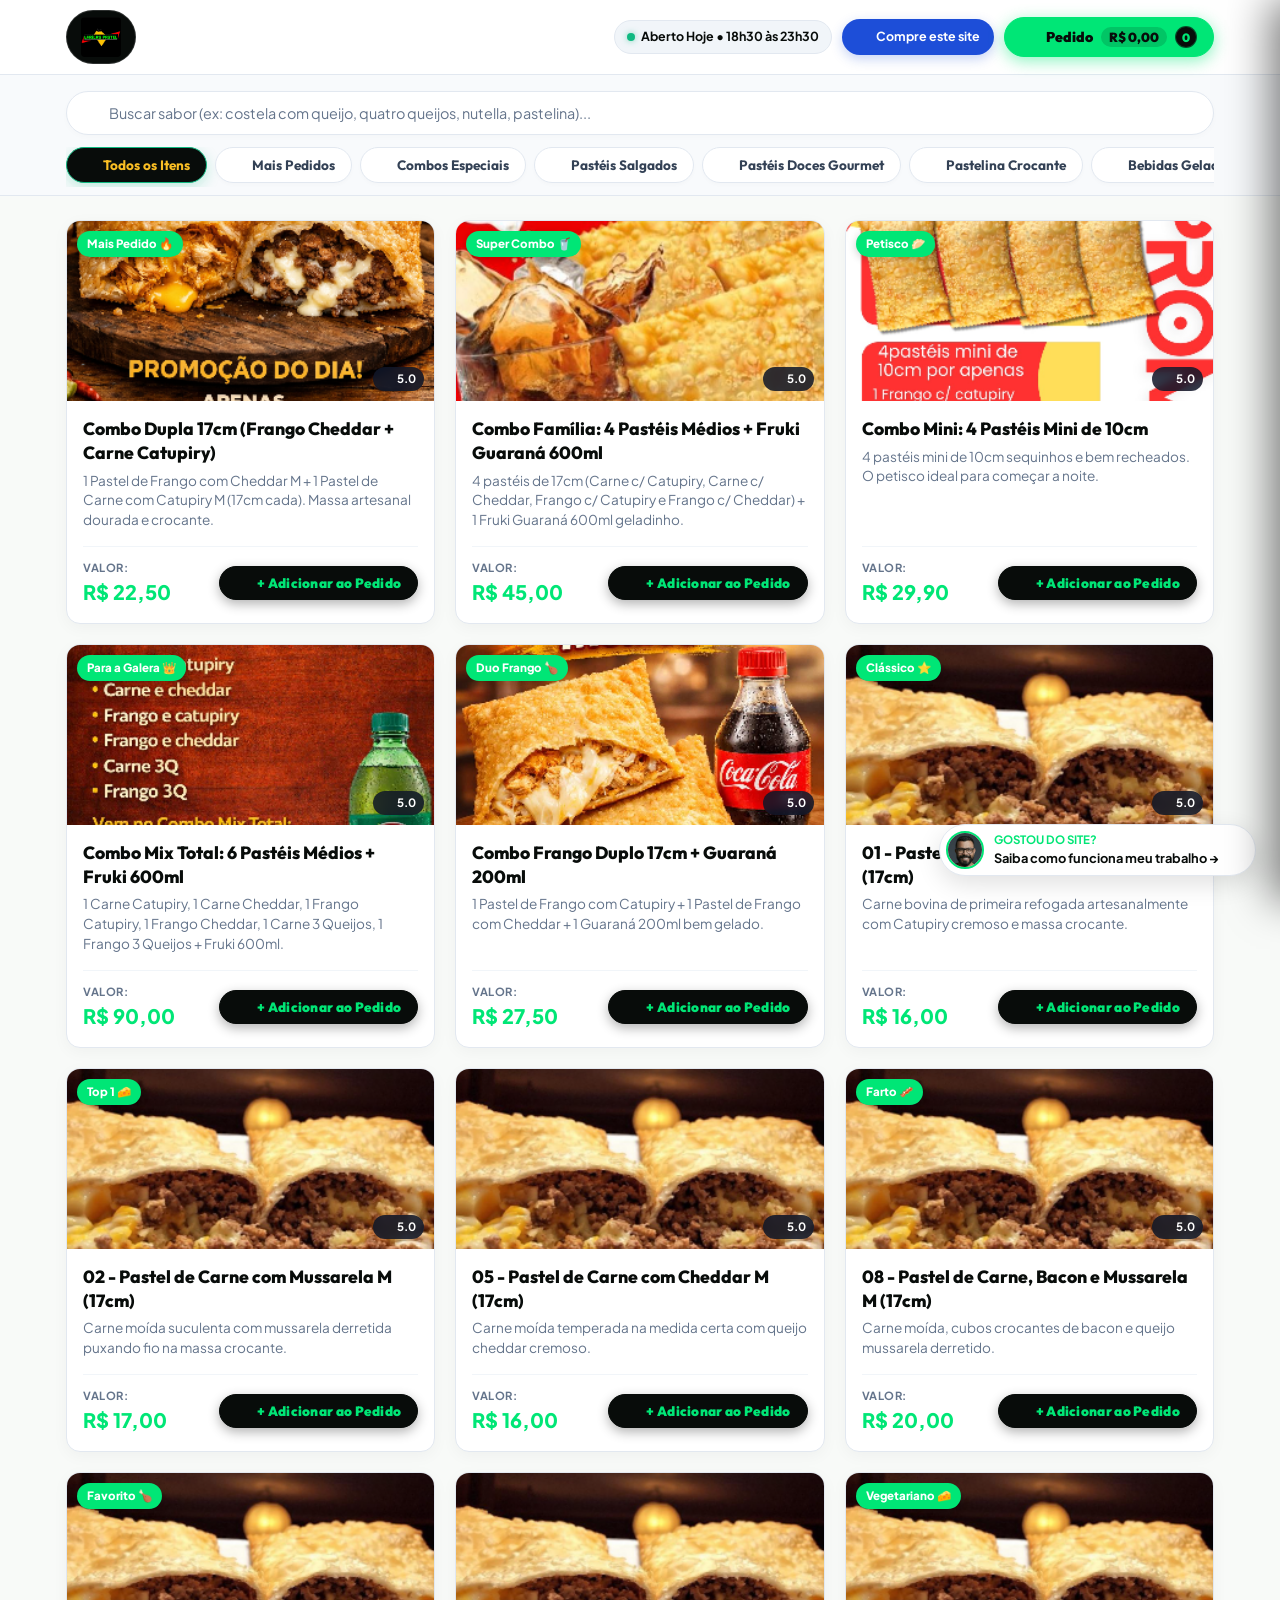
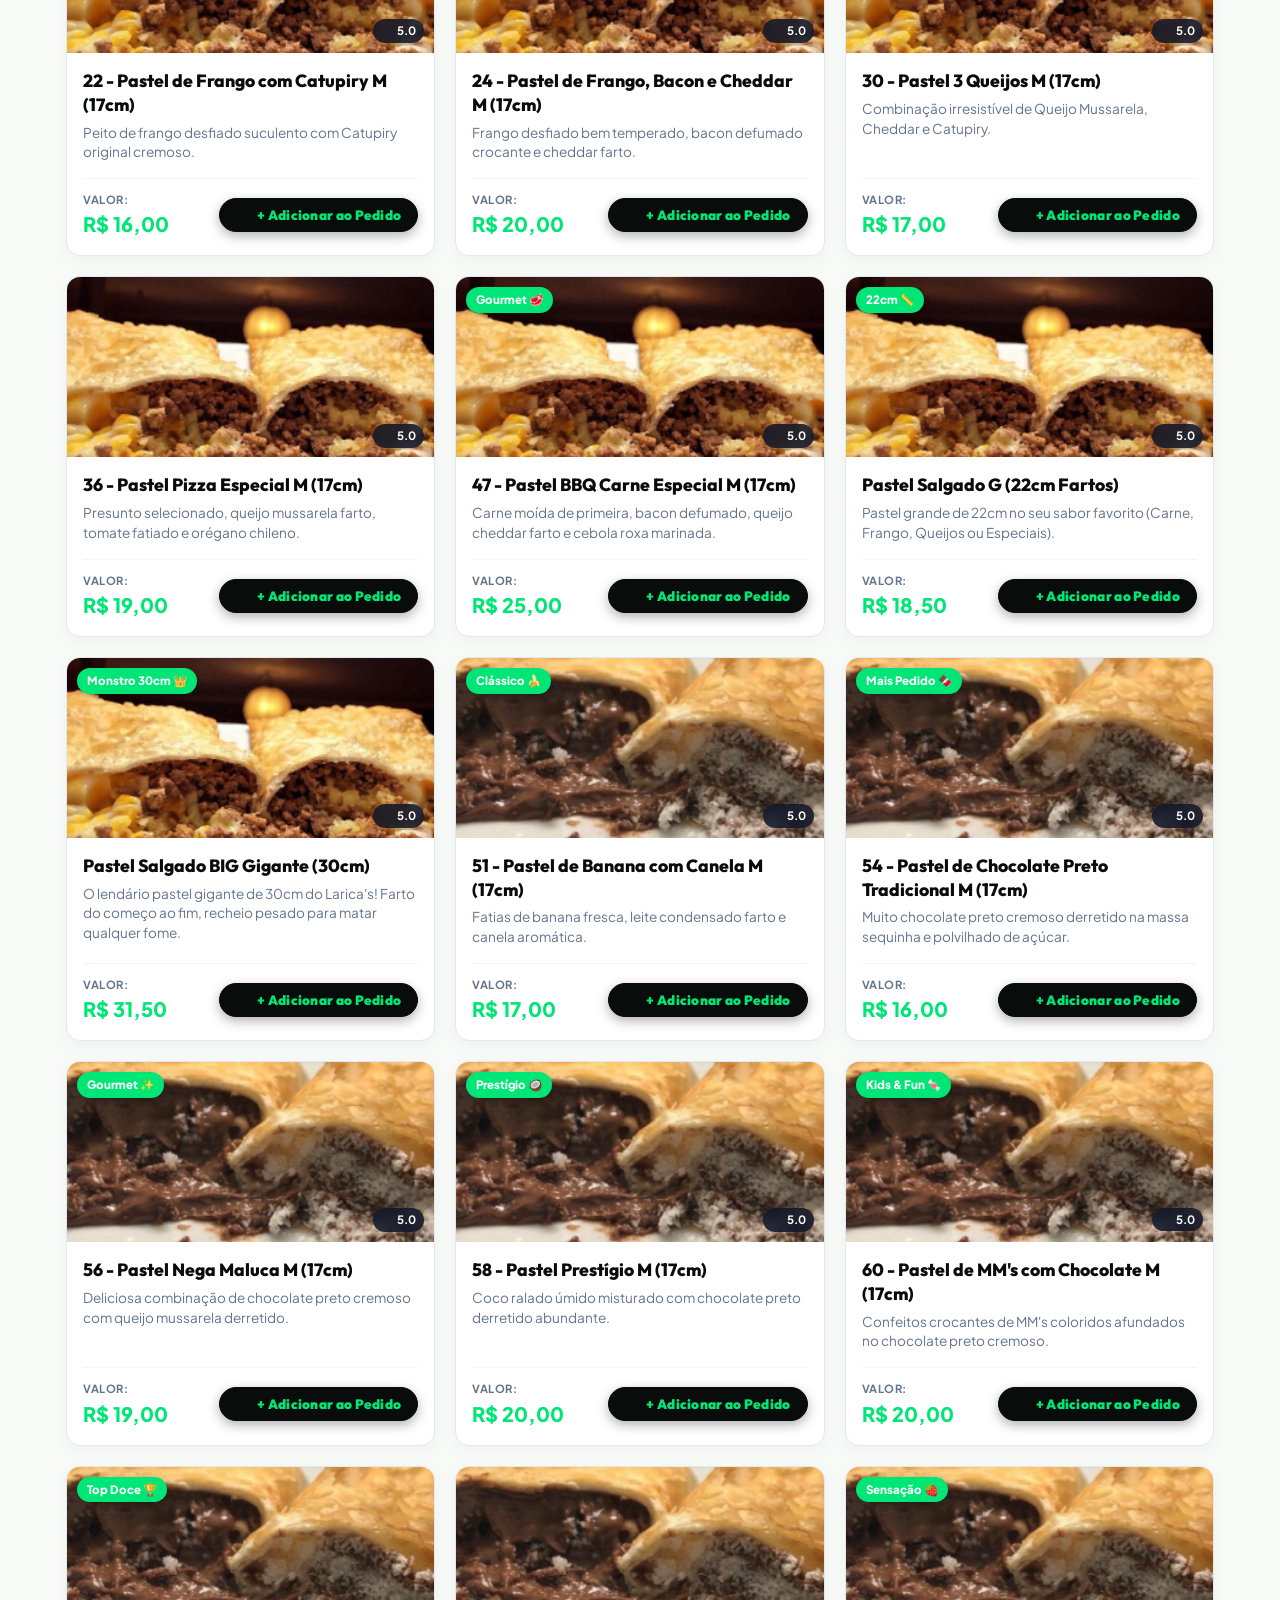
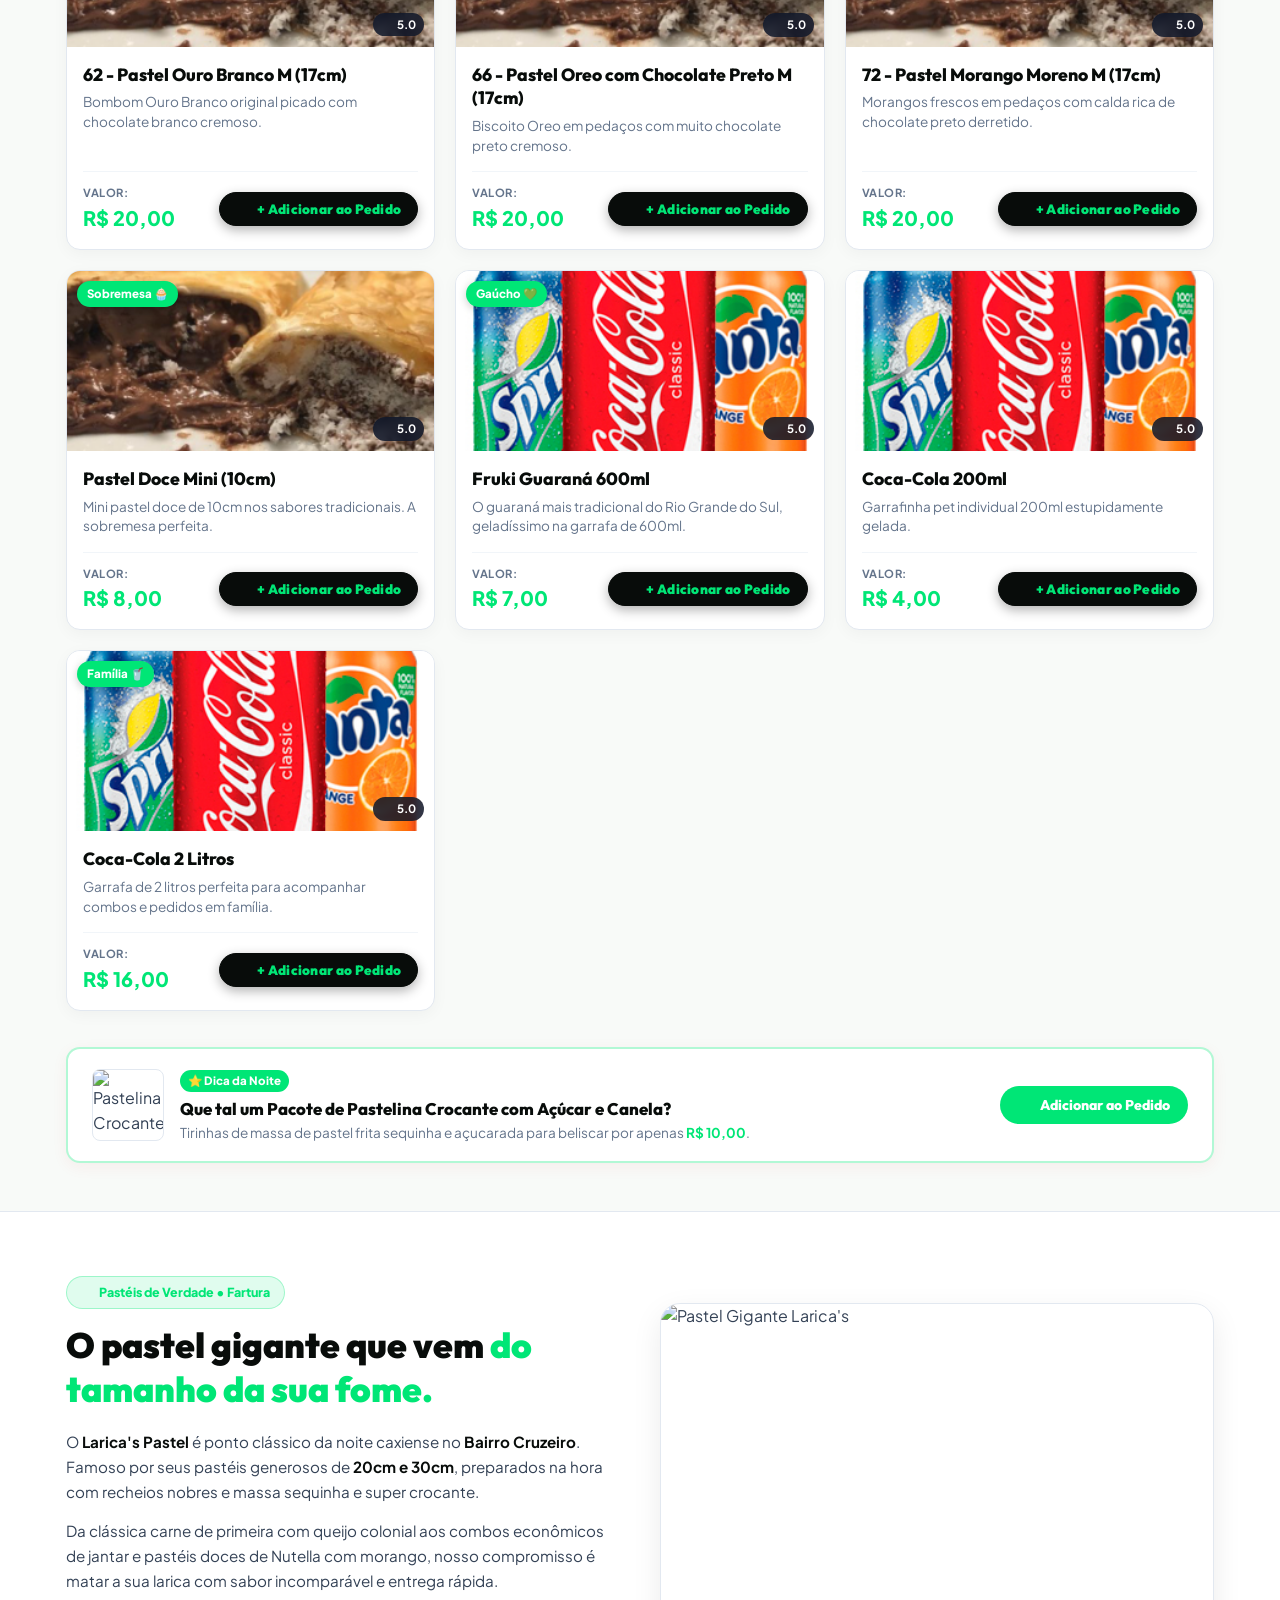
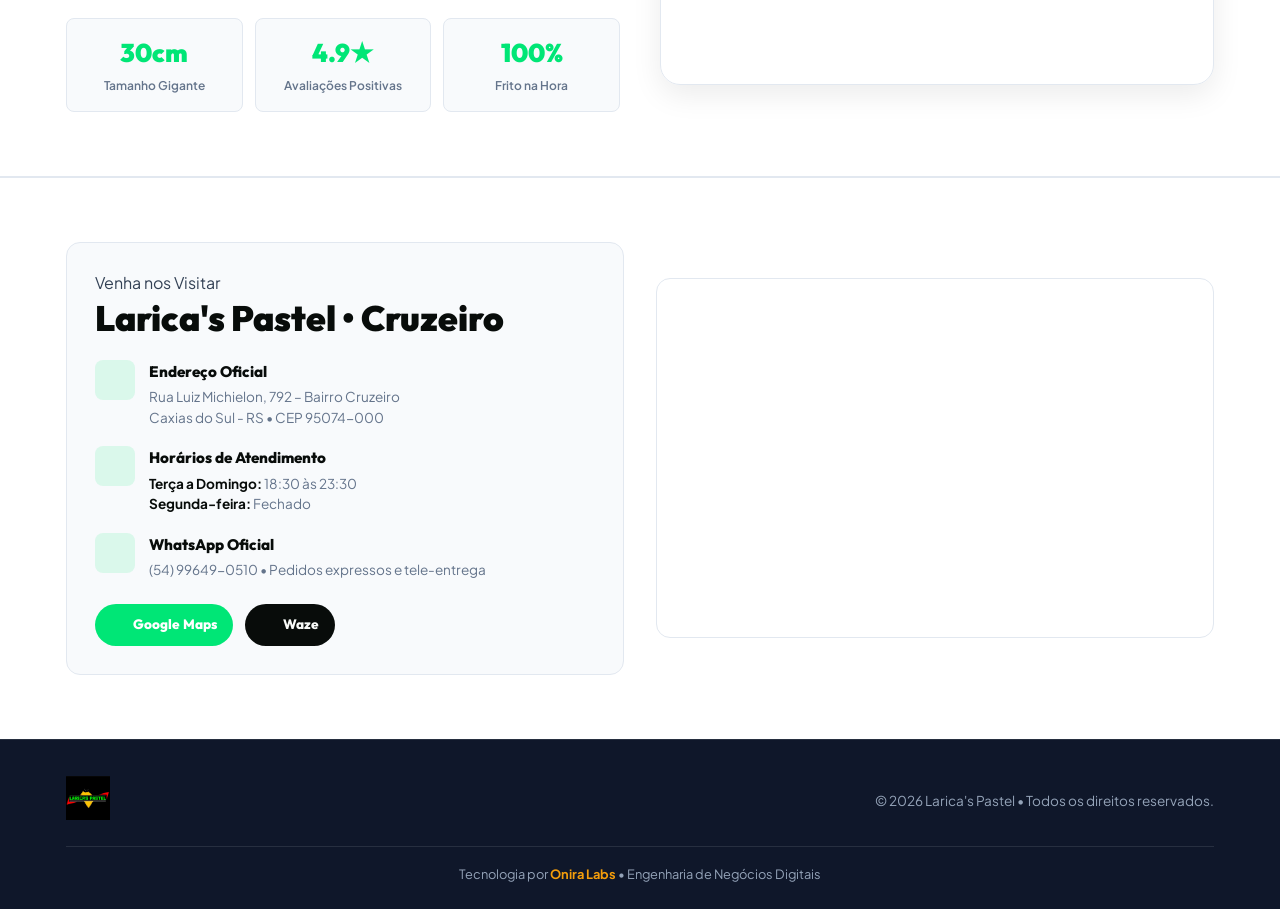
==== commit 2061d28c: "feat(laricas-pastel): personalizar proposta e catalogo com Jamaica Style vivo, botao pedido verde, a" ====
--- a/index.html
+++ b/index.html
@@ -11,7 +11,7 @@
     <meta property="og:type" content="website">
     <meta property="og:title" content="Larica's Pastel | O Pastel do Tamanho da Sua Fome">
     <meta property="og:description" content="Cardápio oficial com pastéis recheados de 20cm e 30cm, combos da noite, pastelina e tele-entrega em Caxias do Sul.">
-    <meta property="og:image" content="assets/logo.svg">
+    <meta property="og:image" content="assets/logo.png">
 
     <!-- Google Fonts: Outfit + Plus Jakarta Sans -->
     <link rel="preconnect" href="https://fonts.googleapis.com">
@@ -31,7 +31,7 @@
     <header class="site-header">
         <div class="container nav-container">
             <a href="index.html" class="brand-wrapper" aria-label="Página Inicial Larica's Pastel">
-                <img src="assets/logo.svg" alt="Larica's Pastel" class="brand-logo-img">
+                <img src="assets/logo.png" alt="Larica's Pastel" class="brand-logo-img">
                 <h1 class="sr-only">Larica's Pastel - Caxias do Sul</h1>
             </a>
 
@@ -44,7 +44,7 @@
 
                 <!-- Botão Compre esse site (Azul Royal Elétrico de Alto Contraste) -->
                 <a href="proposta.html" class="btn-buy-site" title="Compre esse site pronto para o seu negócio">
-                    <i data-lucide="zap" style="width:14px;height:14px;color:#FEF08A;fill:#FEF08A;"></i>
+                    <i data-lucide="zap" style="width:14px;height:14px;color:var(--accent-amber);fill:var(--accent-amber);"></i>
                     <span class="btn-buy-text">Compre este site</span>
                 </a>
 
@@ -207,7 +207,7 @@
                         </div>
                         <div class="info-content">
                             <h4>WhatsApp Oficial</h4>
-                            <p>(54) 99252-3774 • Pedidos expressos e tele-entrega</p>
+                            <p>(54) 99649-0510 • Pedidos expressos e tele-entrega</p>
                         </div>
                     </div>
 
@@ -215,7 +215,7 @@
                         <a href="https://maps.google.com/?q=Larica's+Pastel+Caxias+do+Sul" target="_blank" class="btn-route" rel="noopener noreferrer">
                             <i data-lucide="navigation" style="width:16px;height:16px;"></i> Google Maps
                         </a>
-                        <a href="https://waze.com/ul?q=Rua+Luiz+Michielon+792+Caxias+do+Sul" target="_blank" class="btn-route" style="background:#1E293B;color:#F8FAFC;" rel="noopener noreferrer">
+                        <a href="https://waze.com/ul?q=Rua+Luiz+Michielon+792+Caxias+do+Sul" target="_blank" class="btn-route" style="background:var(--secondary);color:var(--bg-page);" rel="noopener noreferrer">
                             <i data-lucide="compass" style="width:16px;height:16px;"></i> Waze
                         </a>
                     </div>
@@ -233,7 +233,7 @@
         <div class="container">
             <div class="footer-content">
                 <div class="footer-brand">
-                    <img src="assets/logo.svg" alt="Larica's Pastel" style="height:44px;">
+                    <img src="assets/logo.png" alt="Larica's Pastel" style="height:44px;">
                 </div>
                 <div class="footer-copy">
                     &copy; 2026 Larica's Pastel • Todos os direitos reservados.
--- a/style.css
+++ b/style.css
@@ -5,35 +5,51 @@
  */
 
 :root {
-    --primary: #DC2626;            /* Vermelho Carmim Larica's */
-    --primary-hover: #B91C1C;
-    --primary-dark: #991B1B;
-    --primary-light: #FEE2E2;
-    --primary-border: #FECACA;
-    
-    --secondary: #0F172A;          /* Carvão Escuro */
-    --secondary-hover: #1E293B;
+    /* Jamaica Style Vivid Signature Palette */
+    --primary-green: #00E676;       /* Verde Vivo Elétrico */
+    --primary-green-hover: #00FF88;
+    --primary-green-dark: #00B359;
+    --primary-green-glow: rgba(0, 230, 118, 0.4);
+
+    --primary-red: #FF1E27;         /* Vermelho Vivo Intenso */
+    --primary-red-hover: #FF3840;
+    --primary-red-dark: #D60E16;
+    --primary-red-glow: rgba(255, 30, 39, 0.35);
+
+    --accent-yellow: #FBBF24;       /* Amarelo Dourado Vivo */
+    --accent-yellow-hover: #FCD34D;
+    --accent-yellow-dark: #D97706;
+    --accent-yellow-glow: rgba(251, 191, 36, 0.35);
+
+    --primary: var(--primary-green);
+    --primary-hover: var(--primary-green-hover);
+    --primary-dark: var(--primary-green-dark);
+    --primary-light: rgba(0, 230, 118, 0.12);
+    --primary-border: rgba(0, 230, 118, 0.3);
+
+    --secondary: #080C0A;          /* Preto Profundo */
+    --secondary-hover: #121815;
     --secondary-light: #F1F5F9;
 
-    --accent-amber: #D97706;
-    --accent-yellow: #F59E0B;
-    
-    --emerald: #059669;
-    --emerald-light: #10B981;
+    --emerald: #00E676;
+    --emerald-light: #00FF88;
     --emerald-bg: #ECFDF5;
-    --emerald-border: rgba(16, 185, 129, 0.3);
-
-    --bg-page: #F8FAFC;
+    --emerald-border: rgba(0, 230, 118, 0.35);
+
+    /* Dark Drawer & Cards */
+    --bg-page: #F8FAF8;
     --bg-card: #FFFFFF;
-    --bg-dark-drawer: #0F172A;
-    --bg-dark-card: #1E293B;
-    
-    --text-dark: #0F172A;
+    --bg-dark-drawer: #080C0A;     /* Fundo Dark do Carrinho */
+    --bg-dark-card: #121815;       /* Card Escuro Interno */
+    --bg-dark-surface: #18221D;
+
+    --text-dark: #080C0A;
     --text-main: #334155;
     --text-muted: #64748B;
-    
+
     --border: #E2E8F0;
     --border-light: #F1F5F9;
+    --border-dark: rgba(255, 255, 255, 0.12);
 
     --font-heading: 'Outfit', -apple-system, BlinkMacSystemFont, sans-serif;
     --font-body: 'Plus Jakarta Sans', -apple-system, BlinkMacSystemFont, sans-serif;
@@ -43,8 +59,10 @@
     --radius-md: 14px;
     --radius-lg: 20px;
     --radius-pill: 9999px;
-    --shadow-soft: 0 4px 16px rgba(15, 23, 42, 0.04);
-    --shadow-hover: 0 10px 24px rgba(15, 23, 42, 0.08);
+    --shadow-soft: 0 4px 16px rgba(0, 0, 0, 0.04);
+    --shadow-hover: 0 10px 24px rgba(0, 0, 0, 0.08);
+
+    --jam-stripe: linear-gradient(90deg, #00E676 0%, #FBBF24 50%, #FF1E27 100%);
 }
 
 *, *::before, *::after {
@@ -1783,3 +1801,332 @@
         right: 16px;
     }
 }
+
+/* Jamaica Style Accents */
+:root {
+    --jam-stripe: linear-gradient(90deg, #10B981 0%, #F59E0B 50%, #EF4444 100%);
+    --jam-green: #10B981;
+    --jam-yellow: #F59E0B;
+    --jam-red: #EF4444;
+}
+
+.brand-wrapper {
+    background: #080C0A;
+    padding: 6px 14px;
+    border-radius: 9999px;
+    border: 1px solid rgba(255, 255, 255, 0.15);
+    display: inline-flex;
+    align-items: center;
+}
+
+.brand-logo-img {
+    height: 40px;
+    width: auto;
+    object-fit: contain;
+    border-radius: 4px;
+}
+
+/* Category pills active state with Jamaica vibe */
+.cat-pill.active {
+    background: #080C0A !important;
+    color: #FBBF24 !important;
+    border-color: #10B981 !important;
+    box-shadow: 0 4px 14px rgba(16, 185, 129, 0.25) !important;
+}
+
+/* Product Card price always emerald */
+.product-price {
+    color: #059669 !important;
+    font-weight: 900 !important;
+}
+
+
+/* ==========================================================
+   USER SPECIFIC OVERRIDES - JAMAICA STYLE VIVID
+   ========================================================== */
+
+/* 1. O Botão do pedido tem que ser verde */
+.btn-cart-trigger {
+    display: inline-flex !important;
+    align-items: center !important;
+    gap: 8px !important;
+    background: #00E676 !important;          /* Verde Vivo */
+    color: #080C0A !important;                /* Texto preto de alto contraste */
+    border: 1.5px solid #00E676 !important;
+    padding: 8px 16px !important;
+    border-radius: var(--radius-pill) !important;
+    cursor: pointer !important;
+    font-weight: 900 !important;
+    font-size: 0.88rem !important;
+    box-shadow: 0 4px 16px rgba(0, 230, 118, 0.45) !important;
+    transition: all 0.2s ease !important;
+}
+
+.btn-cart-trigger:hover {
+    background: #00FF88 !important;
+    border-color: #00FF88 !important;
+    transform: translateY(-1px) !important;
+    box-shadow: 0 6px 20px rgba(0, 230, 118, 0.6) !important;
+}
+
+.btn-cart-trigger .cart-total-header {
+    background: rgba(8, 12, 10, 0.15) !important;
+    color: #080C0A !important;
+    font-weight: 900 !important;
+}
+
+.btn-cart-trigger .cart-count-badge {
+    background: #080C0A !important;
+    color: #00E676 !important;
+    font-weight: 900 !important;
+    border: 1px solid rgba(0, 230, 118, 0.3) !important;
+}
+
+.cart-floating-bar {
+    background: #00E676 !important;
+    color: #080C0A !important;
+    font-weight: 900 !important;
+    box-shadow: 0 8px 25px rgba(0, 230, 118, 0.5) !important;
+    border: 2px solid #080C0A !important;
+}
+
+.cart-floating-bar .floating-total {
+    color: #080C0A !important;
+    font-weight: 900 !important;
+}
+
+.cart-floating-bar .floating-badge {
+    background: #080C0A !important;
+    color: #00E676 !important;
+}
+
+/* 2. O botão adicionar pedido é preto com texto em verde. E no modo preenchido, sólido. */
+.btn-add-action {
+    display: inline-flex !important;
+    align-items: center !important;
+    justify-content: center !important;
+    gap: 6px !important;
+    background: #080C0A !important;           /* Preto sólido preenchido */
+    color: #00E676 !important;                /* Texto em verde vivo */
+    border: 1.5px solid #080C0A !important;   /* Borda sólida preta */
+    padding: 8px 16px !important;
+    border-radius: var(--radius-pill) !important;
+    font-size: 0.84rem !important;
+    font-weight: 900 !important;
+    letter-spacing: 0.3px !important;
+    cursor: pointer !important;
+    box-shadow: 0 4px 12px rgba(0, 0, 0, 0.3) !important;
+    transition: all 0.2s ease !important;
+}
+
+.btn-add-action:hover {
+    background: #141C18 !important;
+    color: #00FF88 !important;
+    border-color: #00E676 !important;
+    transform: translateY(-1px) !important;
+    box-shadow: 0 6px 18px rgba(0, 230, 118, 0.3) !important;
+}
+
+.btn-add-action i, .btn-add-action svg {
+    color: #00E676 !important;
+    stroke: #00E676 !important;
+}
+
+/* Modal submit button: Preto sólido com texto em verde vivo */
+.btn-add-modal-submit {
+    background: #080C0A !important;
+    color: #00E676 !important;
+    border: 2px solid #00E676 !important;
+    font-weight: 900 !important;
+    box-shadow: 0 6px 18px rgba(0, 0, 0, 0.4) !important;
+    transition: all 0.2s ease !important;
+}
+
+.btn-add-modal-submit:hover {
+    background: #141C18 !important;
+    color: #00FF88 !important;
+    border-color: #00FF88 !important;
+    box-shadow: 0 8px 22px rgba(0, 230, 118, 0.4) !important;
+}
+
+/* 3. O carrinho em cores dark fundo, botão amarelo para os select e detalhes */
+.cart-drawer {
+    background: #080C0A !important;           /* Dark fundo */
+    border-left: 1.5px solid rgba(255, 255, 255, 0.12) !important;
+    color: #FFFFFF !important;
+}
+
+.cart-header {
+    background: #040605 !important;
+    border-bottom: 1.5px solid rgba(255, 255, 255, 0.1) !important;
+}
+
+.cart-header-title {
+    color: #FFFFFF !important;
+}
+
+.cart-header-title i {
+    color: #00E676 !important;
+}
+
+.cart-item-card {
+    background: #121815 !important;           /* Card dark interno */
+    border: 1px solid rgba(255, 255, 255, 0.1) !important;
+}
+
+.cart-item-name {
+    color: #FFFFFF !important;
+}
+
+.cart-item-spec {
+    color: #94A3B8 !important;
+}
+
+/* Botão amarelo para os SELECT e DETALHES */
+.type-pill, .pay-pill {
+    background: rgba(255, 255, 255, 0.06) !important;
+    border: 1.5px solid rgba(255, 255, 255, 0.15) !important;
+    color: #CBD5E1 !important;
+    border-radius: var(--radius-sm) !important;
+    font-weight: 800 !important;
+    transition: all 0.2s ease !important;
+}
+
+.type-pill:hover, .pay-pill:hover {
+    border-color: #FBBF24 !important;
+    color: #FBBF24 !important;
+    background: rgba(251, 191, 36, 0.08) !important;
+}
+
+/* Estado selecionado/ativo: BOTÃO AMARELO VIVO */
+.type-pill.active, .pay-pill.active {
+    background: #FBBF24 !important;           /* Amarelo vivo */
+    border-color: #F59E0B !important;
+    color: #080C0A !important;                /* Texto preto de alto contraste */
+    font-weight: 900 !important;
+    box-shadow: 0 4px 14px rgba(251, 191, 36, 0.4) !important;
+    transform: translateY(-1px) !important;
+}
+
+.type-pill.active i, .pay-pill.active i {
+    color: #080C0A !important;
+}
+
+/* Inputs e Selects no Carrinho Dark com foco em Amarelo */
+.form-select, .form-input {
+    background: #121815 !important;
+    border: 1.5px solid rgba(255, 255, 255, 0.18) !important;
+    color: #FFFFFF !important;
+    font-weight: 600 !important;
+    border-radius: var(--radius-sm) !important;
+}
+
+.form-select:focus, .form-input:focus {
+    border-color: #FBBF24 !important;         /* Destaque em Amarelo */
+    box-shadow: 0 0 0 3px rgba(251, 191, 36, 0.25) !important;
+    outline: none !important;
+}
+
+.form-select option {
+    background: #121815 !important;
+    color: #FFFFFF !important;
+}
+
+/* Detalhes de itens no carrinho com Amarelo Vivo */
+.cart-item-addons-list {
+    color: #FBBF24 !important;                /* Detalhes em amarelo */
+    font-weight: 700 !important;
+}
+
+.cart-qty-ctrl {
+    background: #040605 !important;
+    border: 1.5px solid rgba(251, 191, 36, 0.35) !important;
+}
+
+.cart-qty-btn {
+    color: #FBBF24 !important;                /* Botões de quantidade em amarelo */
+    font-weight: 900 !important;
+}
+
+.cart-qty-val {
+    color: #FFFFFF !important;
+    font-weight: 800 !important;
+}
+
+.cart-item-total-price {
+    color: #00E676 !important;                /* Preço verde vivo */
+    font-weight: 900 !important;
+}
+
+/* Sumário e Botão de WhatsApp */
+.cart-summary-box {
+    background: #121815 !important;
+    border: 1px solid rgba(251, 191, 36, 0.25) !important;
+}
+
+.cart-summary-line {
+    color: #CBD5E1 !important;
+}
+
+.summary-total-row {
+    border-top: 1px dashed rgba(255, 255, 255, 0.15) !important;
+}
+
+.summary-total-row .lbl {
+    color: #FFFFFF !important;
+    font-weight: 900 !important;
+}
+
+.summary-total-row .val {
+    color: #00E676 !important;                /* Total verde vivo */
+    font-weight: 900 !important;
+    font-size: 1.3rem !important;
+}
+
+.btn-checkout-whatsapp {
+    background: #00E676 !important;           /* Verde vivo no botão de finalizar */
+    color: #080C0A !important;                /* Texto preto forte */
+    font-weight: 900 !important;
+    font-size: 1.05rem !important;
+    box-shadow: 0 8px 24px rgba(0, 230, 118, 0.45) !important;
+    border: 2px solid #00E676 !important;
+}
+
+.btn-checkout-whatsapp:hover {
+    background: #00FF88 !important;
+    border-color: #00FF88 !important;
+    box-shadow: 0 10px 28px rgba(0, 230, 118, 0.6) !important;
+    transform: translateY(-2px) !important;
+}
+
+/* 4. Vermelho vivo & Badges */
+.badge-tag-danger, .badge-red-vivid {
+    background: #FF1E27 !important;           /* Vermelho vivo */
+    color: #FFFFFF !important;
+    font-weight: 900 !important;
+}
+
+.btn-item-remove {
+    color: #FF1E27 !important;
+}
+
+.btn-item-remove:hover {
+    background: rgba(255, 30, 39, 0.15) !important;
+}
+
+/* Modal Detalhes: Selects e opções com Amarelo Vivo */
+.opt-radio-row.selected, .opt-check-row.selected {
+    background: rgba(251, 191, 36, 0.12) !important;
+    border-color: #FBBF24 !important;
+}
+
+.opt-radio-row.selected .opt-radio-title,
+.opt-check-row.selected .opt-check-title {
+    color: #D97706 !important;
+    font-weight: 800 !important;
+}
+
+.product-price {
+    color: #00B359 !important;
+    font-weight: 900 !important;
+}
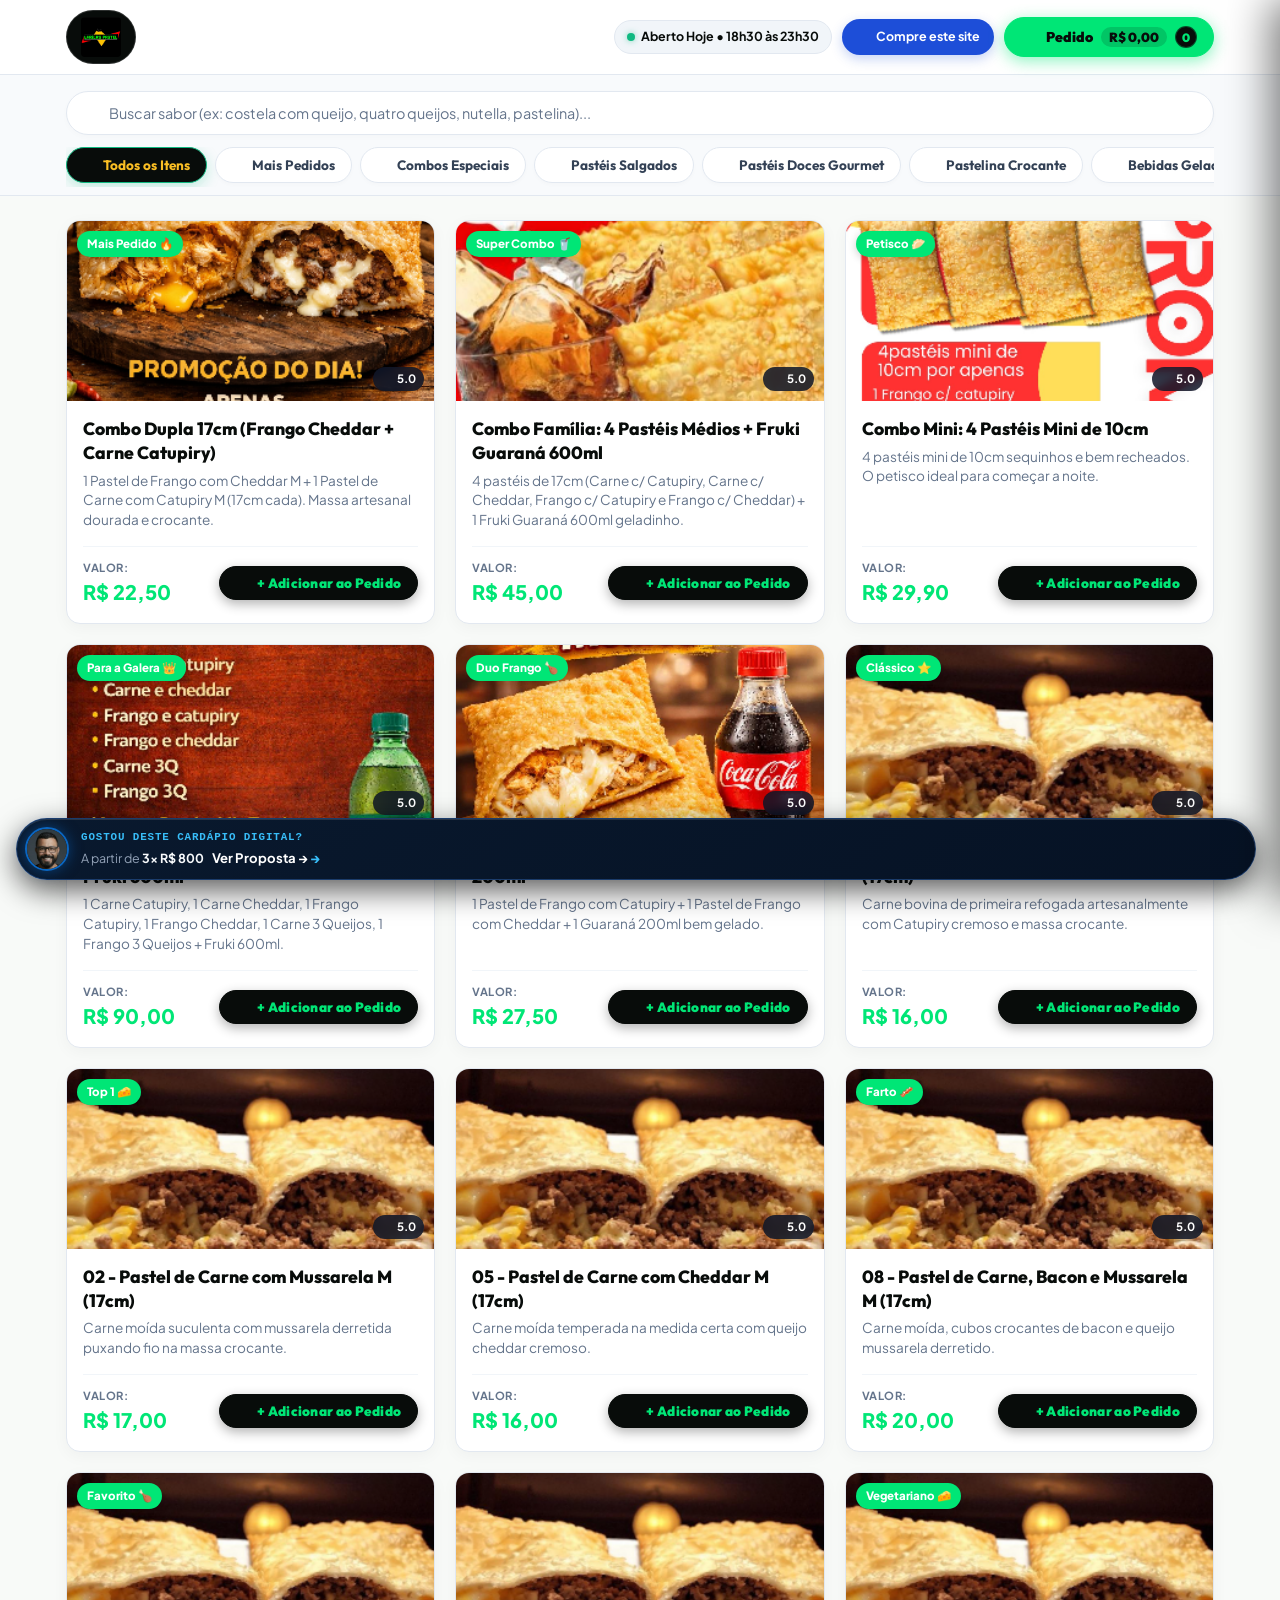
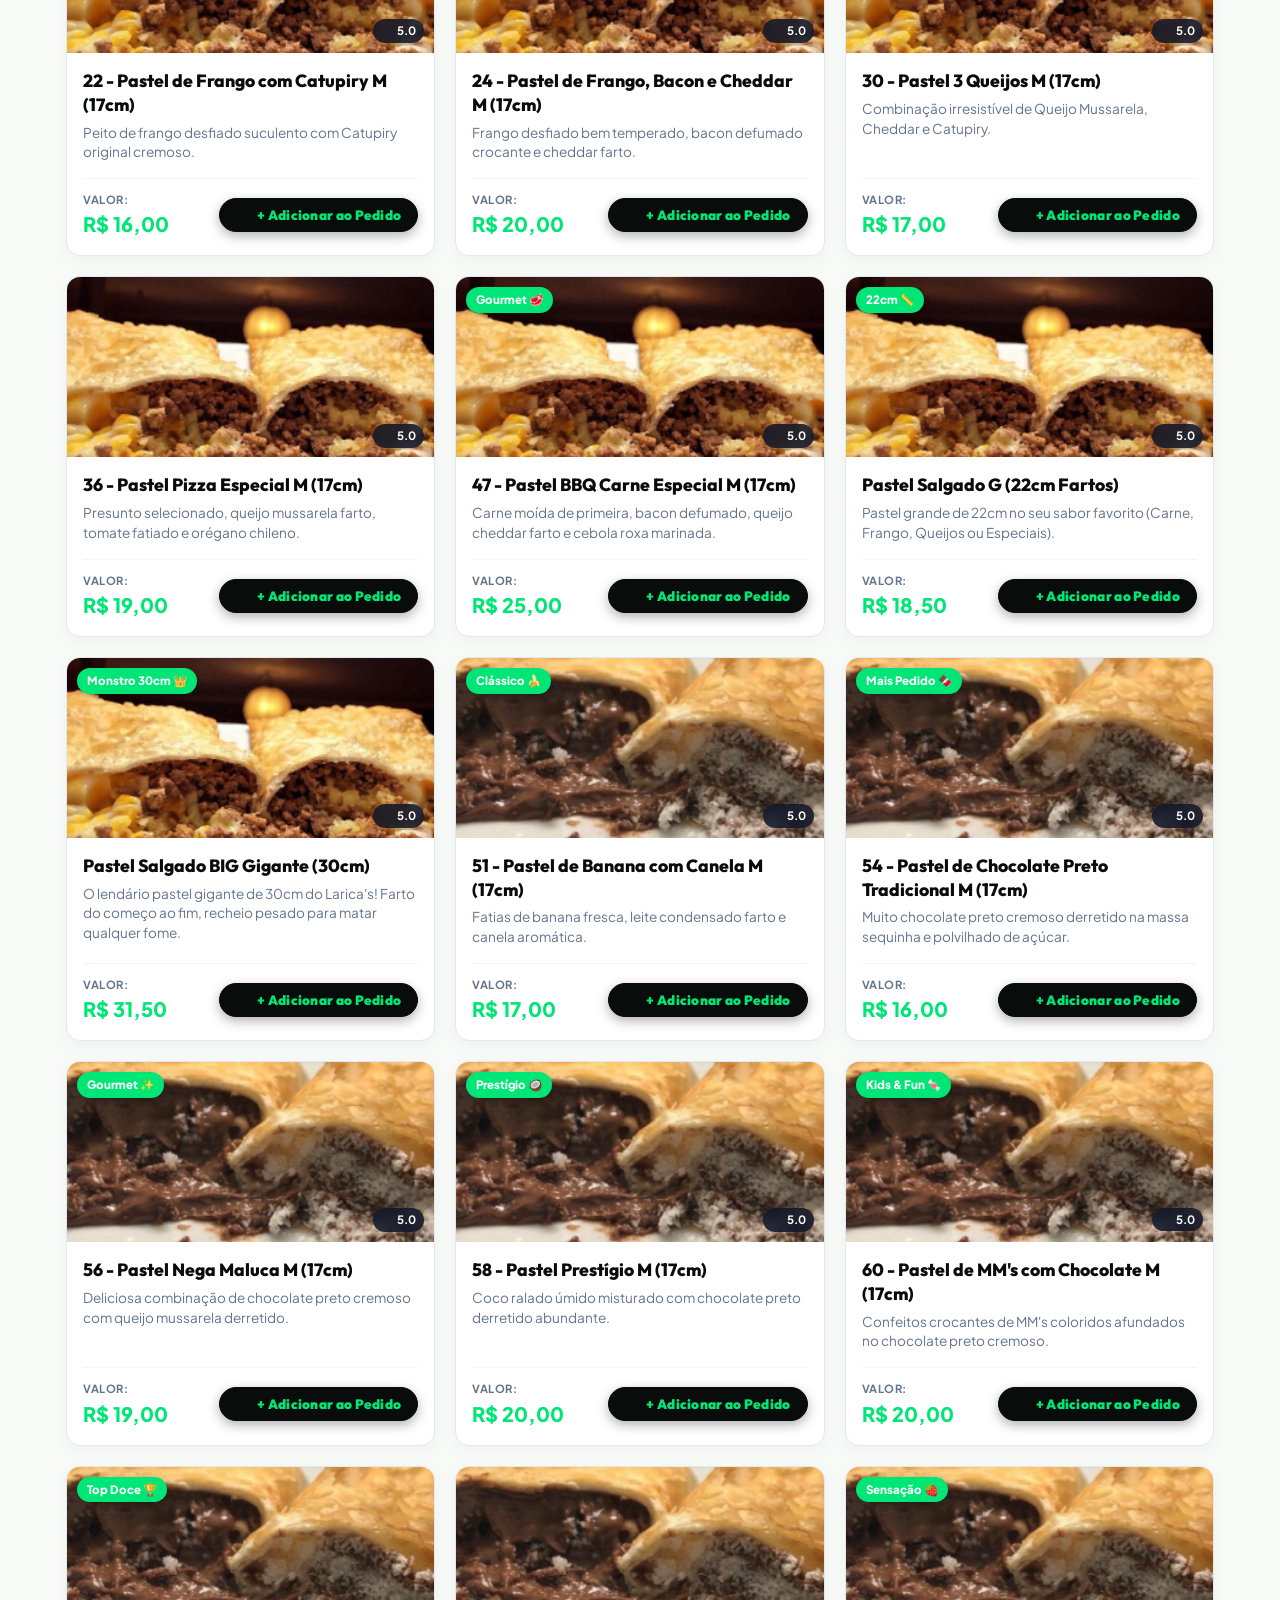
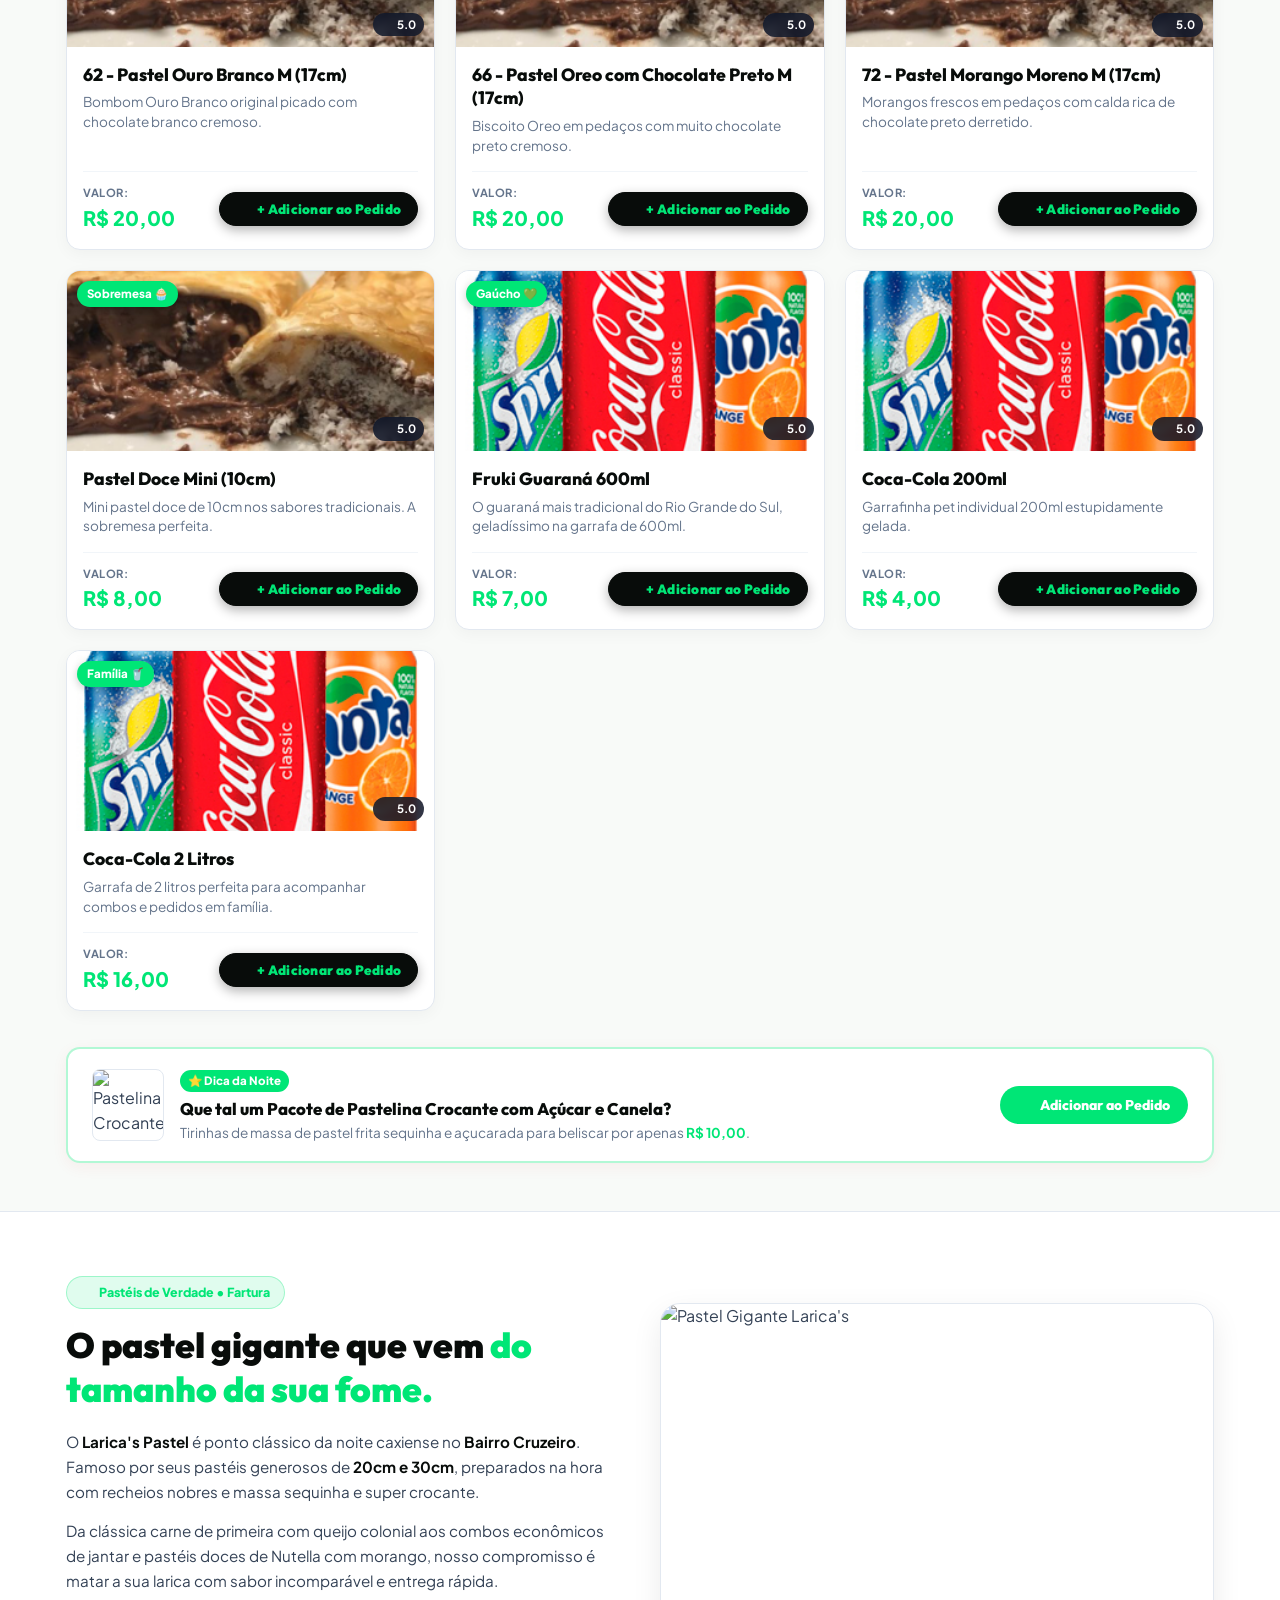
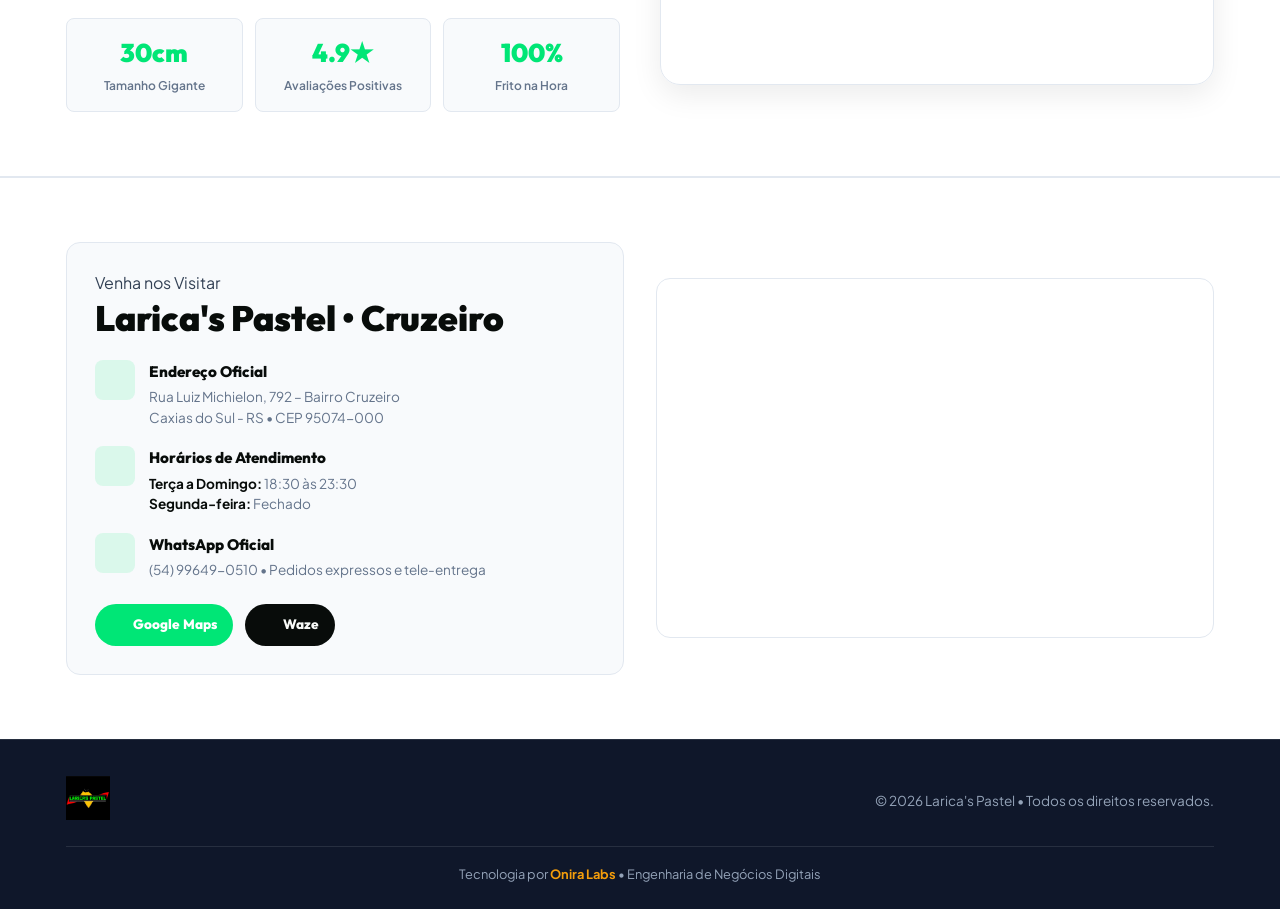
==== commit 9b44ca37: "feat(laricas-pastel): padroniza cliente no formato monorepo Onira Labs com CLAUDE.md, widget azul ma" ====
--- a/index.html
+++ b/index.html
@@ -352,7 +352,7 @@
                     <label class="checkout-group-title">
                         <i data-lucide="user" style="width:16px;height:16px;"></i> Identificação na Comanda
                     </label>
-                    <input type="text" id="client-name" class="form-input" placeholder="Seu Nome Completo" required>
+                    <input type="text" id="client-name" class="form-input" placeholder="Seu Nome Completo (Opcional)">
                     
                     <div id="delivery-address-group" style="margin-top: 10px;">
                         <input type="text" id="client-address" class="form-input" placeholder="Rua, Número, Apto / Bloco, Ponto de Referência">
@@ -422,23 +422,17 @@
         </div>
     </div>
 
-    <!-- Floating Proposal Widget (.onira-cta) -->
-    <div class="onira-cta">
-        <a href="proposta.html" class="onira-cta-link" title="Saiba como funciona meu trabalho">
-            <img src="assets/jeff-avatar.webp" alt="Jefferson Motta - Onira Labs" class="onira-cta-avatar" onerror="this.src='../../assets/jeff-avatar.webp';">
-            <div class="onira-cta-text-wrap">
-                <span class="onira-cta-hook">Gostou do site?</span>
-                <span class="onira-cta-call">Saiba como funciona meu trabalho &rarr;</span>
-            </div>
-        </a>
-        <button type="button" class="onira-cta-close" onclick="window.toggleOniraCta()" title="Recolher tag" aria-label="Recolher tag">
-            <i data-lucide="x" style="width:14px;height:14px;"></i>
-        </button>
-        <div class="onira-cta-collapsed-tag" onclick="window.toggleOniraCta()">
-            <i data-lucide="briefcase" style="width:14px;height:14px;"></i>
-            <span>💼 Compre esse site</span>
-        </div>
-    </div>
+    <!-- Widget Proposta Comercial Onira (.onira-cta) — Padrão Master Onira.fly -->
+    <a href="proposta.html" class="onira-cta" id="onira-floating-cta" title="Ver proposta comercial do site">
+        <img src="assets/jeff-avatar.webp" alt="Jefferson Motta" class="onira-avatar" onerror="this.src='../../assets/jeff-avatar.webp';">
+        <div class="onira-text-col">
+            <span class="onira-hook">Gostou deste cardápio digital?</span>
+            <span class="onira-call">
+                <span class="onira-price-label">A partir de <strong>3x R$ 800</strong></span>
+                <span class="onira-link-text">Ver Proposta &rarr;</span>
+            </span>
+        </div>
+    </a>
 
     <!-- Script Application -->
     <script src="app.js?v=20260901e"></script>
--- a/style.css
+++ b/style.css
@@ -2130,3 +2130,110 @@
     color: #00B359 !important;
     font-weight: 900 !important;
 }
+
+/* ==========================================================================
+   WIDGET FLUTUANTE DA PROPOSTA ONIRA (.onira-cta) — AZUL INSTITUCIONAL MASTER
+   ========================================================================== */
+.onira-cta {
+    position: fixed;
+    bottom: 20px;
+    left: 16px;
+    display: flex !important;
+    align-items: center;
+    gap: 12px;
+    padding: 8px 16px 8px 8px;
+    background: linear-gradient(145deg, #09192E 0%, #061224 100%) !important;
+    border: 1px solid rgba(56, 116, 203, 0.4) !important;
+    border-radius: 999px !important;
+    text-decoration: none !important;
+    z-index: 900;
+    box-shadow: 0 10px 30px rgba(0, 0, 0, 0.65), inset 0 1px 0 rgba(255, 255, 255, 0.12) !important;
+    backdrop-filter: blur(16px);
+    transition: all 0.25s ease;
+}
+
+.onira-cta:hover {
+    transform: translateY(-3px);
+    border-color: rgba(56, 116, 203, 0.75) !important;
+    box-shadow: 0 14px 36px rgba(0, 0, 0, 0.75), 0 0 20px rgba(10, 102, 194, 0.45) !important;
+}
+
+.onira-avatar {
+    width: 44px;
+    height: 44px;
+    border-radius: 50% !important;
+    border: 2px solid #0A66C2 !important;
+    box-shadow: 0 0 14px rgba(10, 102, 194, 0.5) !important;
+    object-fit: cover;
+    flex-shrink: 0;
+}
+
+.onira-text-col {
+    display: flex;
+    flex-direction: column;
+    gap: 2px;
+}
+
+.onira-hook {
+    font-family: 'JetBrains Mono', monospace, -apple-system, sans-serif !important;
+    font-size: 0.68rem !important;
+    font-weight: 700 !important;
+    color: #38BDF8 !important;
+    letter-spacing: 0.08em !important;
+    text-transform: uppercase !important;
+}
+
+.onira-call {
+    display: flex;
+    align-items: center;
+    gap: 8px;
+}
+
+.onira-price-label {
+    font-size: 0.78rem !important;
+    color: #94A3B8 !important;
+}
+
+.onira-price-label strong {
+    color: #F8FAFC !important;
+}
+
+.onira-link-text {
+    font-size: 0.82rem !important;
+    font-weight: 700 !important;
+    color: #FFFFFF !important;
+}
+
+.onira-link-text::after {
+    content: ' →';
+    color: #38BDF8;
+    font-weight: 800;
+}
+
+/* Ajuste quando a barra móvel de pedido está ativa no mobile */
+body.has-cart-bar .onira-cta {
+    bottom: 84px !important;
+}
+
+@media (max-width: 640px) {
+    .onira-cta {
+        display: flex !important;
+        padding: 6px 12px 6px 6px !important;
+        max-width: 195px !important;
+        gap: 8px !important;
+    }
+    .onira-cta .onira-price-label {
+        display: none !important;
+    }
+    .onira-cta .onira-hook {
+        font-size: 0.62rem !important;
+    }
+    .onira-cta .onira-link-text {
+        font-size: 0.72rem !important;
+    }
+    .onira-avatar {
+        width: 34px !important;
+        height: 34px !important;
+    }
+}
+
